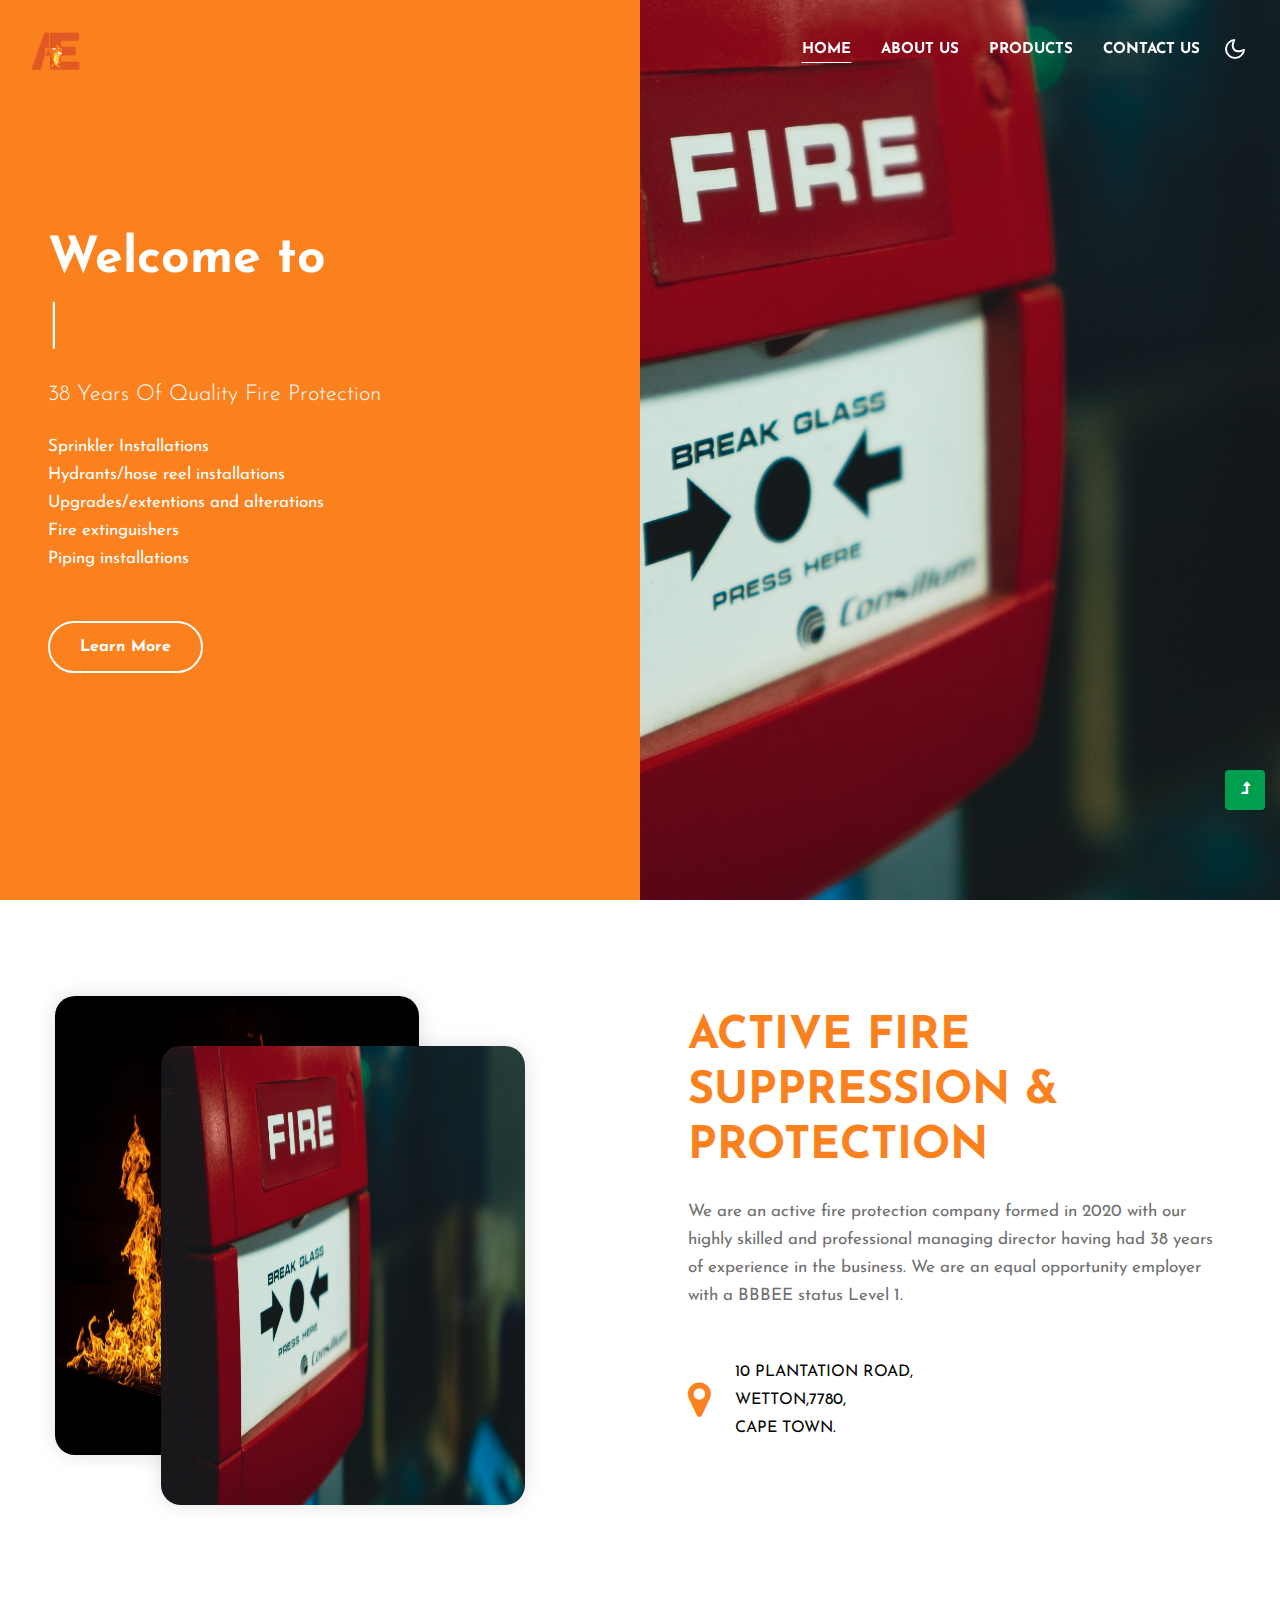
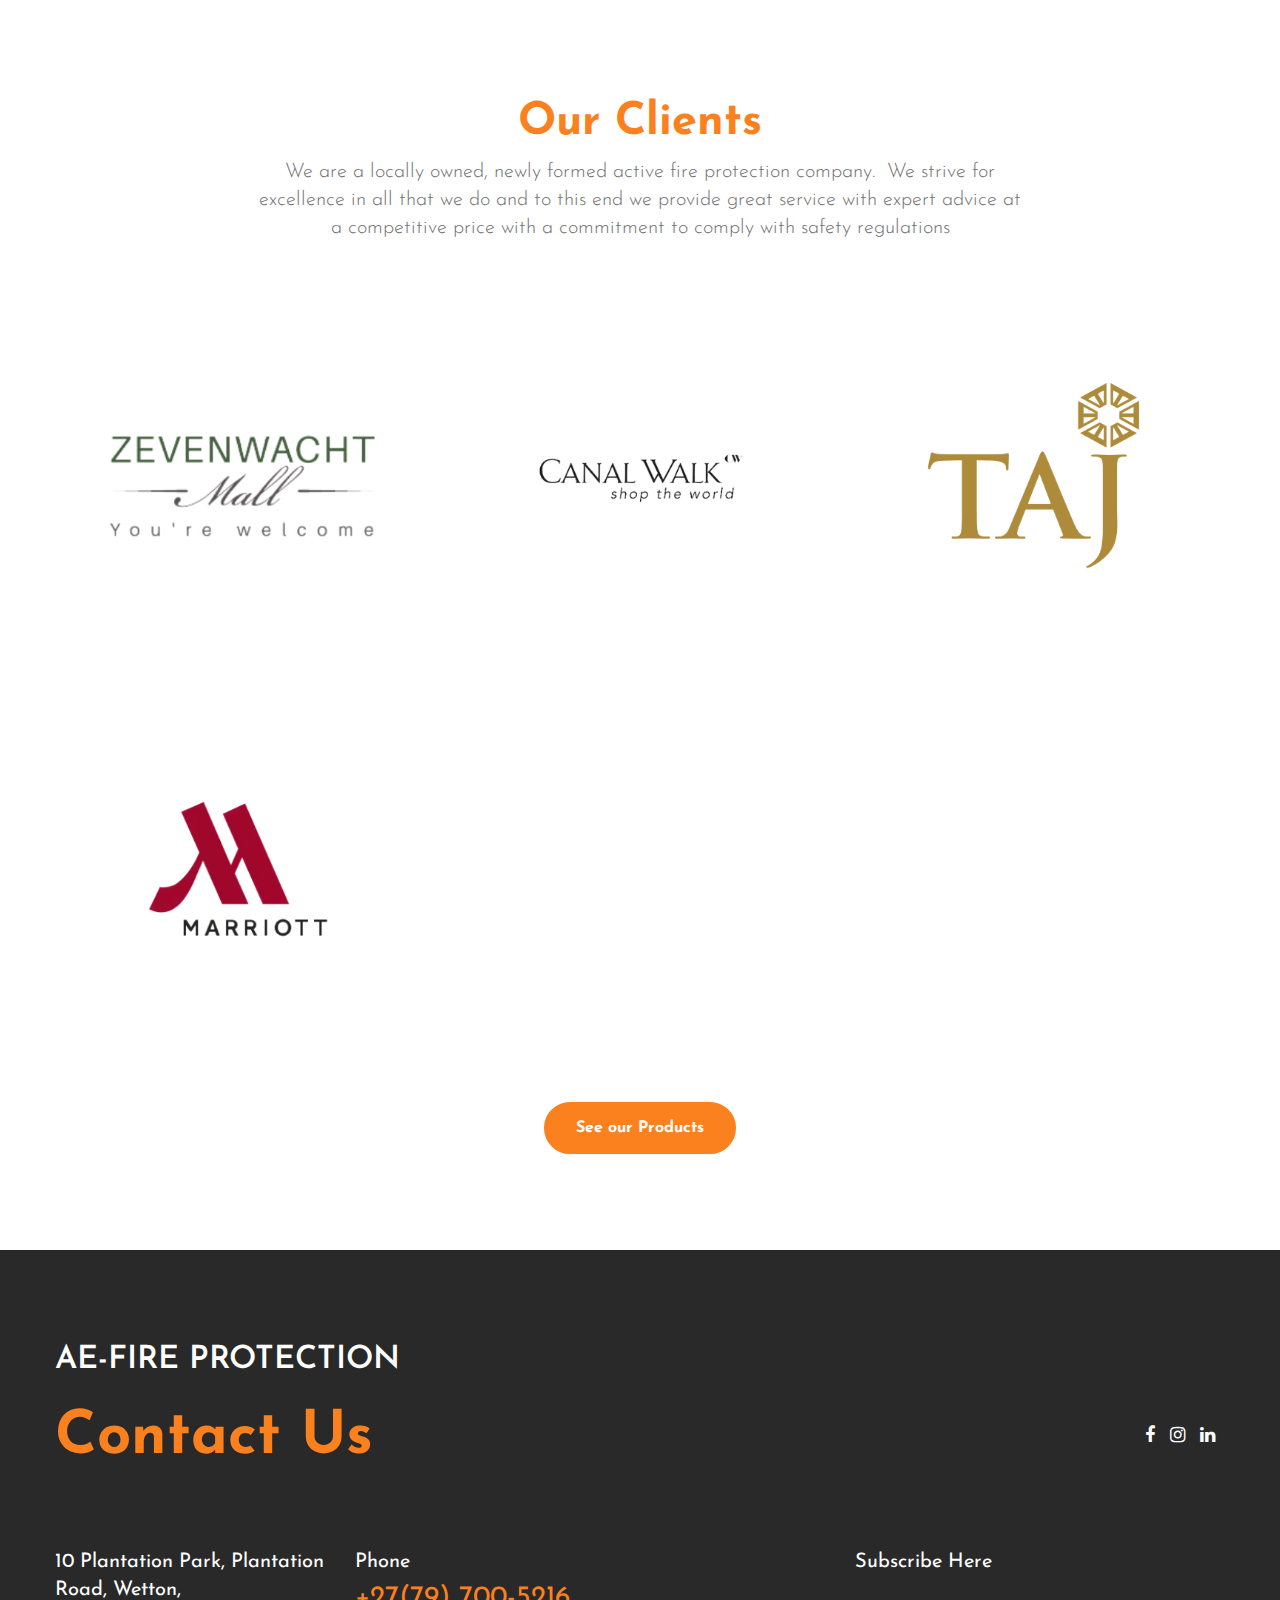
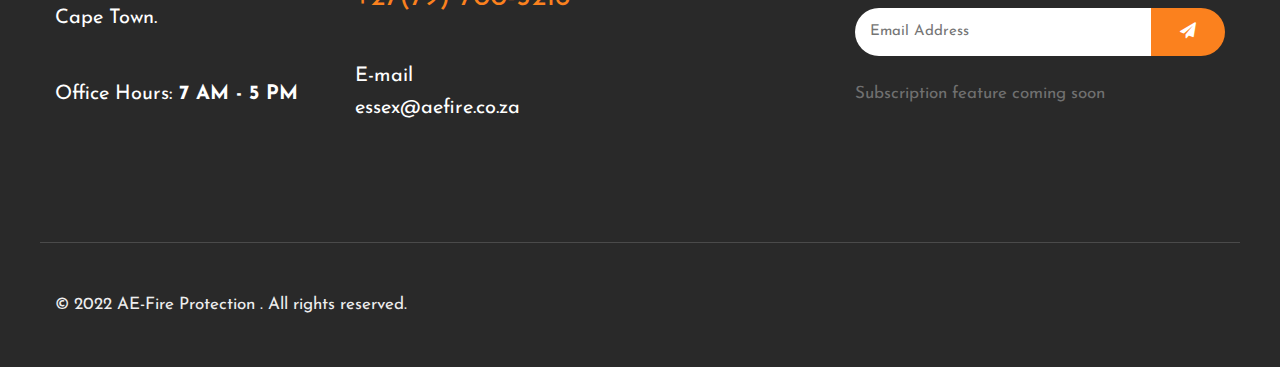
==== index.html @ 88146674 "Initail Commi" ====
<!doctype html>
<html lang="en">

<head>
    <!-- Required meta tags -->
    <meta charset="utf-8">
    <meta name="viewport" content="width=device-width, initial-scale=1, shrink-to-fit=no">
    <title>AE: Home</title>
    <!-- google-fonts -->
    <link href="//fonts.googleapis.com/css2?family=Josefin+Sans:wght@100;200;300;400;500;600;700&display=swap"
        rel="stylesheet">
    <!-- //google-fonts -->
    <!-- Template CSS Style link -->
    <link rel="stylesheet" href="assets/css/style-starter.css">
</head>

<body>
    <!--header-->
    <header id="site-header" class="fixed-top">
        <div class="container-fluid">
            <nav class="navbar navbar-expand-lg stroke">
                <h1>
                    <a class="navbar-brand" href="">
                        <img src="assets/images/logoo.png " style="height: 50px; width: 50px;" >
                    </a>
                </h1>
                <!-- if logo is image enable this   
    <a class="navbar-brand" href="#index.html">
        <img src="image-path" alt="Your logo" title="Your logo" style="height:35px;" />
    </a> -->
                <button class="navbar-toggler  collapsed bg-gradient" type="button" data-toggle="collapse"
                    data-target="#navbarTogglerDemo02" aria-controls="navbarTogglerDemo02" aria-expanded="false"
                    aria-label="Toggle navigation">
                    <span class="navbar-toggler-icon fa icon-expand fa-bars"></span>
                    <span class="navbar-toggler-icon fa icon-close fa-times"></span>
                </button>

                <div class="collapse navbar-collapse" id="navbarTogglerDemo02">
                    <ul class="navbar-nav ml-lg-auto">
                        <li class="nav-item active">
                            <a class="nav-link" href="index.html">Home <span class="sr-only">(current)</span></a>
                        </li>
                        <li class="nav-item">
                            <a class="nav-link" href="about.html">About Us</a>
                        </li>
                        <li class="nav-item">
                            <a class="nav-link" href="Products.html">Products</a>
                        </li>
                        <li class="nav-item">
                            <a class="nav-link" href="contact.html">Contact Us</a>
                        </li>
                        
                    </ul>
                </div>
                <!-- toggle switch for light and dark theme -->
                <div class="cont-ser-position">
                    <nav class="navigation">
                        <div class="theme-switch-wrapper">
                            <label class="theme-switch" for="checkbox">
                                <input type="checkbox" id="checkbox">
                                <div class="mode-container">
                                    <i class="gg-sun"></i>
                                    <i class="gg-moon"></i>
                                </div>
                            </label>
                        </div>
                    </nav>
                </div>
                <!-- //toggle switch for light and dark theme -->
            </nav>
        </div>
    </header>
    <!--//header-->

    <!-- banner section -->
    <section class="w3l-banner">
        <div class="container-fluid">
            <div class="row">
                <div class="col-md-6 banner-left d-flex align-items-center pl-lg-5">
                    <div>
                        <h3 class="text-white mb-4">Welcome to<br>
                             <span class="type-js"><span class="text-js">AE Fire Protection Services</span></span></h3>
                        <p class="banner-text text-white ">38 Years Of Quality Fire Protection
                        </p>
                        <br>
                        <ul>
                            <li><p class ="text-white">Sprinkler Installations</p></li>
                            <li><p class ="text-white">Hydrants/hose reel installations</p></li>
                            <li><p class ="text-white">Upgrades/extentions and alterations</p></li>
                            <li><p class ="text-white">Fire extinguishers</p></li>
                            <li><p class ="text-white">Piping installations</p></li>
                           
                        </ul>
                        <a class="btn btn-style-white btn-style-border mt-5 align-items-center" href="about.html">Learn More</a>
                    </div>
                </div>
                <div class="col-md-6 banner-right">
                    <div class="small-images">
                        
                    </div>
                </div>
            </div>
        </div>
    </section>
    <!-- //banner section -->

    <!-- about section -->
    <section class="w3l-about-2 py-5">
        <div class="container py-md-5 py-4">
            <div class="row justify-content-between align-items-center pb-lg-5">
                <div class="col-lg-6 about-2-secs-right mb-lg-0 mb-5">
                    <div class="image-box inverse position-relative">
                        <div class="image-box__static">
                            <img src="assets/images/hero2.jpg" alt="" width="364" height="459">
                        </div>
                        <div class="image-box__float">
                            <img src="assets/images/hero1.jpg" alt="" width="364" height="459">
                        </div>
                    </div>
                </div>
                <div class="col-lg-6 about-2-secs-left pl-lg-5 mt-lg-0 mt-5">
                    <h3 class="title-style mb-3">ACTIVE FIRE SUPPRESSION & <br> PROTECTION</h3>
                    <p class="mt-4">We are an active fire protection company formed in 2020 with our highly skilled and professional managing director having had 38 years of experience in the business. We are an equal opportunity employer
                        with a BBBEE status Level 1.</p>
                    <div class="address-sec d-flex align-items-center mt-5">
                        <i class="fa fa-map-marker mr-4" aria-hidden="true"></i>
                        <h6>10 PLANTATION ROAD, <br>WETTON,7780, <br>CAPE TOWN.</h6>
                    </div>
                </div>
            </div>
        </div>
    </section>
    <!-- //about section -->

   

    <!-- specials section -->
    <section class="w3l-portfolio-8 py-5">
        <div class="portfolio-main py-md-5 py-4">
            <div class="container">
                <div class="row justify-content-center text-center">
                    <div class="col-md-8">
                        <div class="section-heading mb-sm-5 mb-4">
                            <h3 class="title-style mb-2">Our Clients</h3>
                            <p class="lead">
                                We are a locally owned, newly formed active fire protection company.  We strive for excellence in all that we do and to this end 
                                we provide great service with expert advice at a competitive price with a commitment to comply with safety regulations
                            </p>
                        </div>
                    </div>
                </div>
                <div class="row galler-top">
                    <div class="col-md-4 col-sm-6 protfolio-item hover14">
                        <a href="" data-lightbox="example-set" data-title="FireProtection">
                            <figure>
                                <img src="assets/clients/1.png" alt="AE Fire Protection & Products" class="img-fluid">
                            </figure>
                        </a>
                    </div>
                    <div class="col-md-4 col-sm-6 protfolio-item hover14 mt-sm-0 mt-4">
                        <a href="" data-lightbox="example-set" data-title="Fire Protection ">
                            <figure>
                                <img src="assets/clients/2.png" alt="AE Fire Protection & Products" class="img-fluid">
            
                            </figure>
                        </a>
                    </div>
                    <div class="col-md-4 col-sm-6 protfolio-item hover14 mt-md-0 mt-4">
                        <a href="" data-lightbox="example-set" data-title="Fire Protection">
                            <figure>
                                <img src="assets/clients/4.png" alt="AE Fire Protection & Products" class="img-fluid">
                               
                            </figure>
                        </a>
                    </div>
                    <div class="col-md-4 col-sm-6 protfolio-item hover14 mt-4">
                        <a href="" data-lightbox="example-set" data-title="Active Fire SUPPRESSION">
                            <figure>
                                <img src="assets/clients/5.png" alt="AE Fire Protection & Products" class="img-fluid">
                            </figure>
                        </a>
                    </div>
                    <!-- <div class="col-md-4 col-sm-6 protfolio-item hover14 mt-4">
                        <a href="" data-lightbox="example-set" data-title="Active Fire suppersion">
                            <figure>
                                <img src="assets/clients/6.png" alt="AE Fire Protection & Products" class="img-fluid">
                            </figure>
                        </a>
                    </div> -->
                </div>
                <div class="text-center">
                    <a href="Products.html" class="btn btn-style-white btn-style-primary mt-lg-5 mt-20">See our Products</a>
                </div>
            </div>
        </div>
    </section>
    <!-- //specials section -->

    <!-- footer -->
    <footer class="w3l-footer-29-main">
        <div class="footer-29-w3l py-5">
            <div class="container pt-md-5 pt-4">
                <div class="w3l-footer-texthny-inf">
                    <h2>
                        <a class="d-flex align-items-center logo-2" href="index.html">
                            AE-FIRE PROTECTION </a>
                    </h2>
                    <div class="footer-list-cont d-flex align-items-center justify-content-between mt-md-5 mt-4 mb-5">
                        <h6 class="foot-sub-title">Contact Us</h6>

                        <div class="main-social-footer-29">
                            <a href="#facebook" class="facebook"><span class="fa fa-facebook"></span></a>
                            <a href="#instagram" class="instagram"><span class="fa fa-instagram"></span></a>
                            <a href="#linkedin" class="linkedin"><span class="fa fa-linkedin"></span></a>
                        </div>
                    </div>
                </div>
                <div class="row footer-top-29 mt-lg-5 mt-md-4 pt-md-5">
                    <div class="col-lg-3 col-sm-6">
                        <div class="address-grid">
                            <h5>10 Plantation Park, Plantation Road, Wetton, <br> Cape Town.</h5>
                            <h5 class="mt-sm-5 mt-4">Office Hours: <span> 7 AM - 5 PM</span></h5>
                        </div>
                    </div>
                    <div class="col-lg-3 col-sm-6 mt-sm-0 mt-4">
                        <div class="address-grid">
                            <h5>Phone</h5>
                            <h5 class="phone-number-text mt-2"><a href="tel:+27(79) 700 5216">+27(79) 700-5216</a></h5>
                        </div>
                        <div class="address-grid mt-sm-5 mt-4">
                            <h5>E-mail</h5>
                            <h5 class="email-cont-text mt-1"> <a href="mailto:essex@aefire.co.za"
                                    class="mail">essex@aefire.co.za</a></h5>
                        </div>
                    </div>
                    <div class="col-lg-2 col-md-6 col-sm-5 footer-list-menu pl-lg-0 mt-lg-0 mt-sm-5 mt-4">
                        <div class="address-grid">
                            
                        </div>
                    </div>
                    <div class="address-grid col-lg-4 col-md-6 col-sm-7 mt-lg-0 mt-sm-5 mt-4 w3l-footer-16-main">
                        <h5>Subscribe Here</h5>
                        <form action="#" class="subscribe d-flex mt-4 pt-lg-2 mb-4" method="post">
                            <input type="email" name="email" placeholder="Email Address" required="">
                            <button><span class="fa fa-paper-plane" aria-hidden="true"></span></button>
                        </form>
                        <p>Subscription feature coming soon </p>
                    </div>
                </div>
                <!-- copyright -->
                <div class="w3l-copyright mt-lg-5 mt-sm-4 pt-md-4 pt-3">
                    <div class="row bottom-copies pt-md-5 pt-4 mt-md-5 mt-4">
                        <p class="col-lg-8 copy-footer-29">© 2022 AE-Fire Protection . All rights reserved.
                        <div class="col-lg-4 footer-list-29 mt-lg-0 mt-md-4 mt-2">
                        </div>
                    </div>
                </div>
            </div>
        </div>
    </footer>
    <!-- //footer -->

    <!-- Js scripts -->
    <!-- move top -->
    <button onclick="topFunction()" id="movetop" title="Go to top">
        <span class="fa fa-level-up" aria-hidden="true"></span>
    </button>
    <script>
        // When the user scrolls down 20px from the top of the document, show the button
        window.onscroll = function () {
            scrollFunction()
        };

        function scrollFunction() {
            if (document.body.scrollTop > 20 || document.documentElement.scrollTop > 20) {
                document.getElementById("movetop").style.display = "block";
            } else {
                document.getElementById("movetop").style.display = "none";
            }
        }

        // When the user clicks on the button, scroll to the top of the document
        function topFunction() {
            document.body.scrollTop = 0;
            document.documentElement.scrollTop = 0;
        }
    </script>
    <!-- //move top -->

    <!-- common jquery plugin -->
    <script src="assets/js/jquery-3.3.1.min.js"></script>
    <!-- //common jquery plugin -->

    <!-- counter for stats -->
    <script src="assets/js/counter.js"></script>
    <!-- //counter for stats -->

    <!-- theme switch js (light and dark)-->
    <script src="assets/js/theme-change.js"></script>
    <script>
        function autoType(elementClass, typingSpeed) {
            var thhis = $(elementClass);
            thhis.css({
                "position": "relative",
                "display": "inline-block"
            });
            thhis.prepend('<div class="cursor" style="right: initial; left:0;"></div>');
            thhis = thhis.find(".text-js");
            var text = thhis.text().trim().split('');
            var amntOfChars = text.length;
            var newString = "";
            thhis.text("|");
            setTimeout(function () {
                thhis.css("opacity", 1);
                thhis.prev().removeAttr("style");
                thhis.text("");
                for (var i = 0; i < amntOfChars; i++) {
                    (function (i, char) {
                        setTimeout(function () {
                            newString += char;
                            thhis.text(newString);
                        }, i * typingSpeed);
                    })(i + 1, text[i]);
                }
            }, 1500);
        }

        $(document).ready(function () {
            // Now to start autoTyping just call the autoType function with the 
            // class of outer div
            // The second paramter is the speed between each letter is typed.   
            autoType(".type-js", 200);
        });
    </script>
    <!-- //theme switch js (light and dark)-->

    <!-- MENU-JS -->
    <script>
        $(window).on("scroll", function () {
            var scroll = $(window).scrollTop();

            if (scroll >= 80) {
                $("#site-header").addClass("nav-fixed");
            } else {
                $("#site-header").removeClass("nav-fixed");
            }
        });

        //Main navigation Active Class Add Remove
        $(".navbar-toggler").on("click", function () {
            $("header").toggleClass("active");
        });
        $(document).on("ready", function () {
            if ($(window).width() > 991) {
                $("header").removeClass("active");
            }
            $(window).on("resize", function () {
                if ($(window).width() > 991) {
                    $("header").removeClass("active");
                }
            });
        });
    </script>
    <!-- //MENU-JS -->

    <!-- disable body scroll which navbar is in active -->
    <script>
        $(function () {
            $('.navbar-toggler').click(function () {
                $('body').toggleClass('noscroll');
            })
        });
    </script>
    <!-- //disable body scroll which navbar is in active -->

    <!--bootstrap-->
    <script src="assets/js/bootstrap.min.js"></script>
    <!-- //bootstrap-->
    <!-- //Js scripts -->
</body>

</html>
---- assets/css/style-starter.css ----
@charset "UTF-8";

/*--
Author: W3layouts
Author URL: http://w3layouts.com
--*/
/*!
 * Bootstrap v4.4.1 (https://getbootstrap.com/)
 * Copyright 2011-2019 The Bootstrap Authors
 * Copyright 2011-2019 Twitter, Inc.
 * Licensed under MIT (https://github.com/twbs/bootstrap/blob/master/LICENSE)
 */
:root {
  --blue: #007bff;
  --indigo: #6610f2;
  --purple: #6f42c1;
  --pink: #e83e8c;
  --red: #dc3545;
  --orange: #fd7e14;
  --yellow: #ffc107;
  --green: #28a745;
  --teal: #20c997;
  --cyan: #17a2b8;
  --white: #fff;
  --gray: #6c757d;
  --gray-dark: #343a40;
  --primary: #ff4c4c;
  --secondary: #e71d36;
  --success: #28a745;
  --info: #17a2b8;
  --warning: #ffc107;
  --danger: #dc3545;
  --light: #f8f9fa;
  --dark: #343a40;
  --breakpoint-xs: 0;
  --breakpoint-sm: 576px;
  --breakpoint-md: 768px;
  --breakpoint-lg: 992px;
  --breakpoint-xl: 1200px;
  --font-family-sans-serif: -apple-system, BlinkMacSystemFont, "Segoe UI", Roboto, "Helvetica Neue", Arial, "Noto Sans", sans-serif, "Apple Color Emoji", "Segoe UI Emoji", "Segoe UI Symbol", "Noto Color Emoji";
  --font-family-monospace: SFMono-Regular, Menlo, Monaco, Consolas, "Liberation Mono", "Courier New", monospace;
}

*,
*::before,
*::after {
  box-sizing: border-box;
}

html {
  font-family: sans-serif;
  line-height: 1.15;
  -webkit-text-size-adjust: 100%;
  -webkit-tap-highlight-color: rgba(0, 0, 0, 0);
}

article,
aside,
figcaption,
figure,
footer,
header,
hgroup,
main,
nav,
section {
  display: block;
}

body {
  margin: 0;
  font-family: -apple-system, BlinkMacSystemFont, "Segoe UI", Roboto, "Helvetica Neue", Arial, "Noto Sans", sans-serif, "Apple Color Emoji", "Segoe UI Emoji", "Segoe UI Symbol", "Noto Color Emoji";
  font-size: 1rem;
  font-weight: 400;
  line-height: 1.5;
  color: #212529;
  text-align: left;
  background-color: #fff;
}

[tabindex="-1"]:focus:not(:focus-visible) {
  outline: 0 !important;
}

hr {
  box-sizing: content-box;
  height: 0;
  overflow: visible;
}

h1,
h2,
h3,
h4,
h5,
h6 {
  margin-top: 0;
  margin-bottom: 0.5rem;
}

p {
  margin-top: 0;
  margin-bottom: 1rem;
}

abbr[title],
abbr[data-original-title] {
  text-decoration: underline;
  -webkit-text-decoration: underline dotted;
  text-decoration: underline dotted;
  cursor: help;
  border-bottom: 0;
  -webkit-text-decoration-skip-ink: none;
  text-decoration-skip-ink: none;
}

address {
  margin-bottom: 1rem;
  font-style: normal;
  line-height: inherit;
}

ol,
ul,
dl {
  margin-top: 0;
  margin-bottom: 1rem;
}

ol ol,
ul ul,
ol ul,
ul ol {
  margin-bottom: 0;
}

dt {
  font-weight: 600;
}

dd {
  margin-bottom: .5rem;
  margin-left: 0;
}

blockquote {
  margin: 0 0 1rem;
}

b,
strong {
  font-weight: bolder;
}

small {
  font-size: 80%;
}

sub,
sup {
  position: relative;
  font-size: 75%;
  line-height: 0;
  vertical-align: baseline;
}

sub {
  bottom: -.25em;
}

sup {
  top: -.5em;
}

a {
  color: var(--font-color);
  text-decoration: none;
  background-color: transparent;
}

a:hover {
  color: var(--primary-color);
  text-decoration: underline;
}

a,
a:hover,
button,
button:hover {
  text-decoration: none;
  transition: .5s all;
  -moz-transition: .5s all;
}

a:not([href]) {
  color: inherit;
  text-decoration: none;
}

a:not([href]):hover {
  color: inherit;
  text-decoration: none;
}

pre,
code,
kbd,
samp {
  font-family: SFMono-Regular, Menlo, Monaco, Consolas, "Liberation Mono", "Courier New", monospace;
  font-size: 1em;
}

pre {
  margin-top: 0;
  margin-bottom: 1rem;
  overflow: auto;
}

figure {
  margin: 0 0 1rem;
}

img {
  vertical-align: middle;
  border-style: none;
}

svg {
  overflow: hidden;
  vertical-align: middle;
}

table {
  border-collapse: collapse;
}

caption {
  padding-top: 0.75rem;
  padding-bottom: 0.75rem;
  color: #6c757d;
  text-align: left;
  caption-side: bottom;
}

th {
  text-align: inherit;
}

label {
  display: inline-block;
  margin-bottom: 0.5rem;
}

button {
  border-radius: 0;
}

button:focus {
  outline: 1px dotted;
  outline: 5px auto -webkit-focus-ring-color;
}

input,
button,
select,
optgroup,
textarea {
  margin: 0;
  font-family: inherit;
  font-size: inherit;
  line-height: inherit;
}

button,
input {
  overflow: visible;
}

button,
select {
  text-transform: none;
}

select {
  word-wrap: normal;
}

button,
[type="button"],
[type="reset"],
[type="submit"] {
  -webkit-appearance: button;
}

button:not(:disabled),
[type="button"]:not(:disabled),
[type="reset"]:not(:disabled),
[type="submit"]:not(:disabled) {
  cursor: pointer;
}

button::-moz-focus-inner,
[type="button"]::-moz-focus-inner,
[type="reset"]::-moz-focus-inner,
[type="submit"]::-moz-focus-inner {
  padding: 0;
  border-style: none;
}

input[type="radio"],
input[type="checkbox"] {
  box-sizing: border-box;
  padding: 0;
}

input[type="date"],
input[type="time"],
input[type="datetime-local"],
input[type="month"] {
  -webkit-appearance: listbox;
}

textarea {
  overflow: auto;
  resize: vertical;
}

fieldset {
  min-width: 0;
  padding: 0;
  margin: 0;
  border: 0;
}

legend {
  display: block;
  width: 100%;
  max-width: 100%;
  padding: 0;
  margin-bottom: .5rem;
  font-size: 1.5rem;
  line-height: inherit;
  color: inherit;
  white-space: normal;
}

@media (max-width: 1200px) {
  legend {
    font-size: calc(1.275rem + 0.3vw);
  }
}

progress {
  vertical-align: baseline;
}

[type="number"]::-webkit-inner-spin-button,
[type="number"]::-webkit-outer-spin-button {
  height: auto;
}

[type="search"] {
  outline-offset: -2px;
  -webkit-appearance: none;
}

[type="search"]::-webkit-search-decoration {
  -webkit-appearance: none;
}

::-webkit-file-upload-button {
  font: inherit;
  -webkit-appearance: button;
}

output {
  display: inline-block;
}

summary {
  display: list-item;
  cursor: pointer;
}

template {
  display: none;
}

[hidden] {
  display: none !important;
}

h1,
h2,
h3,
h4,
h5,
h6,
.h1,
.h2,
.h3,
.h4,
.h5,
.h6 {
  margin-bottom: 0.5rem;
  font-weight: 400;
  line-height: 28px;
}

h1,
.h1 {
  font-size: 2.5rem;
}

@media (max-width: 1200px) {

  h1,
  .h1 {
    font-size: calc(1.375rem + 1.5vw);
  }
}

h2,
.h2 {
  font-size: 2rem;
}

@media (max-width: 1200px) {

  h2,
  .h2 {
    font-size: calc(1.325rem + 0.9vw);
  }
}

h3,
.h3 {
  font-size: 1.75rem;
}

@media (max-width: 1200px) {

  h3,
  .h3 {
    font-size: calc(1.3rem + 0.6vw);
  }
}

h4,
.h4 {
  font-size: 1.5rem;
}

@media (max-width: 1200px) {

  h4,
  .h4 {
    font-size: calc(1.275rem + 0.3vw);
  }
}

h5,
.h5 {
  font-size: 1.25rem;
}

h6,
.h6 {
  font-size: 1rem;
}

.lead {
  font-size: 1.25rem;
  font-weight: 300;
}

.display-1 {
  font-size: 6rem;
  font-weight: 300;
  line-height: 1.2;
}

@media (max-width: 1200px) {
  .display-1 {
    font-size: calc(1.725rem + 5.7vw);
  }
}

.display-2 {
  font-size: 5.5rem;
  font-weight: 300;
  line-height: 1.2;
}

@media (max-width: 1200px) {
  .display-2 {
    font-size: calc(1.675rem + 5.1vw);
  }
}

.display-3 {
  font-size: 4.5rem;
  font-weight: 300;
  line-height: 1.2;
}

@media (max-width: 1200px) {
  .display-3 {
    font-size: calc(1.575rem + 3.9vw);
  }
}

.display-4 {
  font-size: 3.5rem;
  font-weight: 300;
  line-height: 1.2;
}

@media (max-width: 1200px) {
  .display-4 {
    font-size: calc(1.475rem + 2.7vw);
  }
}

hr {
  margin-top: 1rem;
  margin-bottom: 1rem;
  border: 0;
  border-top: 1px solid rgba(0, 0, 0, 0.1);
}

small,
.small {
  font-size: 80%;
  font-weight: 400;
}

mark,
.mark {
  padding: 0.2em;
  background-color: #fcf8e3;
}

.list-unstyled {
  padding-left: 0;
  list-style: none;
}

.list-inline {
  padding-left: 0;
  list-style: none;
}

.list-inline-item {
  display: inline-block;
}

.list-inline-item:not(:last-child) {
  margin-right: 0.5rem;
}

.initialism {
  font-size: 90%;
  text-transform: uppercase;
}

.blockquote {
  margin-bottom: 1rem;
  font-size: 1.25rem;
}

.blockquote-footer {
  display: block;
  font-size: 80%;
  color: #6c757d;
}

.blockquote-footer::before {
  content: "\2014\00A0";
}

.img-fluid {
  max-width: 100%;
  height: auto;
}

.img-thumbnail {
  padding: 0.25rem;
  background-color: #fff;
  border: 1px solid #dee2e6;
  border-radius: 0.25rem;
  max-width: 100%;
  height: auto;
}

.figure {
  display: inline-block;
}

.figure-img {
  margin-bottom: 0.5rem;
  line-height: 1;
}

.figure-caption {
  font-size: 90%;
  color: #6c757d;
}

code {
  font-size: 87.5%;
  color: #e83e8c;
  word-wrap: break-word;
}

a>code {
  color: inherit;
}

kbd {
  padding: 0.2rem 0.4rem;
  font-size: 87.5%;
  color: #fff;
  background-color: #212529;
  border-radius: 0.2rem;
}

kbd kbd {
  padding: 0;
  font-size: 100%;
  font-weight: 600;
}

pre {
  display: block;
  font-size: 87.5%;
  color: #212529;
}

pre code {
  font-size: inherit;
  color: inherit;
  word-break: normal;
}

.pre-scrollable {
  max-height: 340px;
  overflow-y: scroll;
}

.container {
  width: 100%;
  padding-right: 15px;
  padding-left: 15px;
  margin-right: auto;
  margin-left: auto;
}

@media (min-width: 576px) {
  .container {
    max-width: 540px;
  }
}

@media (min-width: 768px) {
  .container {
    max-width: 720px;
  }
}

@media (min-width: 992px) {
  .container {
    max-width: 960px;
  }
}

@media (min-width: 1200px) {
  .container {
    max-width: 1140px;
  }
}

.container-fluid,
.container-sm,
.container-md,
.container-lg,
.container-xl {
  width: 100%;
  padding-right: 15px;
  padding-left: 15px;
  margin-right: auto;
  margin-left: auto;
}

@media (min-width: 576px) {

  .container,
  .container-sm {
    max-width: 540px;
  }
}

@media (min-width: 768px) {

  .container,
  .container-sm,
  .container-md {
    max-width: 720px;
  }
}

@media (min-width: 992px) {

  .container,
  .container-sm,
  .container-md,
  .container-lg {
    max-width: 960px;
  }
}

@media (min-width: 1200px) {

  .container,
  .container-sm,
  .container-md,
  .container-lg,
  .container-xl {
    max-width: 1140px;
  }
}

.row {
  display: flex;
  flex-wrap: wrap;
  margin-right: -15px;
  margin-left: -15px;
}

.no-gutters {
  margin-right: 0;
  margin-left: 0;
}

.no-gutters>.col,
.no-gutters>[class*="col-"] {
  padding-right: 0;
  padding-left: 0;
}

.col-1,
.col-2,
.col-3,
.col-4,
.col-5,
.col-6,
.col-7,
.col-8,
.col-9,
.col-10,
.col-11,
.col-12,
.col,
.col-auto,
.col-sm-1,
.col-sm-2,
.col-sm-3,
.col-sm-4,
.col-sm-5,
.col-sm-6,
.col-sm-7,
.col-sm-8,
.col-sm-9,
.col-sm-10,
.col-sm-11,
.col-sm-12,
.col-sm,
.col-sm-auto,
.col-md-1,
.col-md-2,
.col-md-3,
.col-md-4,
.col-md-5,
.col-md-6,
.col-md-7,
.col-md-8,
.col-md-9,
.col-md-10,
.col-md-11,
.col-md-12,
.col-md,
.col-md-auto,
.col-lg-1,
.col-lg-2,
.col-lg-3,
.col-lg-4,
.col-lg-5,
.col-lg-6,
.col-lg-7,
.col-lg-8,
.col-lg-9,
.col-lg-10,
.col-lg-11,
.col-lg-12,
.col-lg,
.col-lg-auto,
.col-xl-1,
.col-xl-2,
.col-xl-3,
.col-xl-4,
.col-xl-5,
.col-xl-6,
.col-xl-7,
.col-xl-8,
.col-xl-9,
.col-xl-10,
.col-xl-11,
.col-xl-12,
.col-xl,
.col-xl-auto {
  position: relative;
  width: 100%;
  padding-right: 15px;
  padding-left: 15px;
}

.col {
  flex-basis: 0;
  flex-grow: 1;
  max-width: 100%;
}

.row-cols-1>* {
  flex: 0 0 100%;
  max-width: 100%;
}

.row-cols-2>* {
  flex: 0 0 50%;
  max-width: 50%;
}

.row-cols-3>* {
  flex: 0 0 33.33333%;
  max-width: 33.33333%;
}

.row-cols-4>* {
  flex: 0 0 25%;
  max-width: 25%;
}

.row-cols-5>* {
  flex: 0 0 20%;
  max-width: 20%;
}

.row-cols-6>* {
  flex: 0 0 16.66667%;
  max-width: 16.66667%;
}

.col-auto {
  flex: 0 0 auto;
  width: auto;
  max-width: 100%;
}

.col-1 {
  flex: 0 0 8.33333%;
  max-width: 8.33333%;
}

.col-2 {
  flex: 0 0 16.66667%;
  max-width: 16.66667%;
}

.col-3 {
  flex: 0 0 25%;
  max-width: 25%;
}

.col-4 {
  flex: 0 0 33.33333%;
  max-width: 33.33333%;
}

.col-5 {
  flex: 0 0 41.66667%;
  max-width: 41.66667%;
}

.col-6 {
  flex: 0 0 50%;
  max-width: 50%;
}

.col-7 {
  flex: 0 0 58.33333%;
  max-width: 58.33333%;
}

.col-8 {
  flex: 0 0 66.66667%;
  max-width: 66.66667%;
}

.col-9 {
  flex: 0 0 75%;
  max-width: 75%;
}

.col-10 {
  flex: 0 0 83.33333%;
  max-width: 83.33333%;
}

.col-11 {
  flex: 0 0 91.66667%;
  max-width: 91.66667%;
}

.col-12 {
  flex: 0 0 100%;
  max-width: 100%;
}

.order-first {
  order: -1;
}

.order-last {
  order: 13;
}

.order-0 {
  order: 0;
}

.order-1 {
  order: 1;
}

.order-2 {
  order: 2;
}

.order-3 {
  order: 3;
}

.order-4 {
  order: 4;
}

.order-5 {
  order: 5;
}

.order-6 {
  order: 6;
}

.order-7 {
  order: 7;
}

.order-8 {
  order: 8;
}

.order-9 {
  order: 9;
}

.order-10 {
  order: 10;
}

.order-11 {
  order: 11;
}

.order-12 {
  order: 12;
}

.offset-1 {
  margin-left: 8.33333%;
}

.offset-2 {
  margin-left: 16.66667%;
}

.offset-3 {
  margin-left: 25%;
}

.offset-4 {
  margin-left: 33.33333%;
}

.offset-5 {
  margin-left: 41.66667%;
}

.offset-6 {
  margin-left: 50%;
}

.offset-7 {
  margin-left: 58.33333%;
}

.offset-8 {
  margin-left: 66.66667%;
}

.offset-9 {
  margin-left: 75%;
}

.offset-10 {
  margin-left: 83.33333%;
}

.offset-11 {
  margin-left: 91.66667%;
}

@media (min-width: 576px) {
  .col-sm {
    flex-basis: 0;
    flex-grow: 1;
    max-width: 100%;
  }

  .row-cols-sm-1>* {
    flex: 0 0 100%;
    max-width: 100%;
  }

  .row-cols-sm-2>* {
    flex: 0 0 50%;
    max-width: 50%;
  }

  .row-cols-sm-3>* {
    flex: 0 0 33.33333%;
    max-width: 33.33333%;
  }

  .row-cols-sm-4>* {
    flex: 0 0 25%;
    max-width: 25%;
  }

  .row-cols-sm-5>* {
    flex: 0 0 20%;
    max-width: 20%;
  }

  .row-cols-sm-6>* {
    flex: 0 0 16.66667%;
    max-width: 16.66667%;
  }

  .col-sm-auto {
    flex: 0 0 auto;
    width: auto;
    max-width: 100%;
  }

  .col-sm-1 {
    flex: 0 0 8.33333%;
    max-width: 8.33333%;
  }

  .col-sm-2 {
    flex: 0 0 16.66667%;
    max-width: 16.66667%;
  }

  .col-sm-3 {
    flex: 0 0 25%;
    max-width: 25%;
  }

  .col-sm-4 {
    flex: 0 0 33.33333%;
    max-width: 33.33333%;
  }

  .col-sm-5 {
    flex: 0 0 41.66667%;
    max-width: 41.66667%;
  }

  .col-sm-6 {
    flex: 0 0 50%;
    max-width: 50%;
  }

  .col-sm-7 {
    flex: 0 0 58.33333%;
    max-width: 58.33333%;
  }

  .col-sm-8 {
    flex: 0 0 66.66667%;
    max-width: 66.66667%;
  }

  .col-sm-9 {
    flex: 0 0 75%;
    max-width: 75%;
  }

  .col-sm-10 {
    flex: 0 0 83.33333%;
    max-width: 83.33333%;
  }

  .col-sm-11 {
    flex: 0 0 91.66667%;
    max-width: 91.66667%;
  }

  .col-sm-12 {
    flex: 0 0 100%;
    max-width: 100%;
  }

  .order-sm-first {
    order: -1;
  }

  .order-sm-last {
    order: 13;
  }

  .order-sm-0 {
    order: 0;
  }

  .order-sm-1 {
    order: 1;
  }

  .order-sm-2 {
    order: 2;
  }

  .order-sm-3 {
    order: 3;
  }

  .order-sm-4 {
    order: 4;
  }

  .order-sm-5 {
    order: 5;
  }

  .order-sm-6 {
    order: 6;
  }

  .order-sm-7 {
    order: 7;
  }

  .order-sm-8 {
    order: 8;
  }

  .order-sm-9 {
    order: 9;
  }

  .order-sm-10 {
    order: 10;
  }

  .order-sm-11 {
    order: 11;
  }

  .order-sm-12 {
    order: 12;
  }

  .offset-sm-0 {
    margin-left: 0;
  }

  .offset-sm-1 {
    margin-left: 8.33333%;
  }

  .offset-sm-2 {
    margin-left: 16.66667%;
  }

  .offset-sm-3 {
    margin-left: 25%;
  }

  .offset-sm-4 {
    margin-left: 33.33333%;
  }

  .offset-sm-5 {
    margin-left: 41.66667%;
  }

  .offset-sm-6 {
    margin-left: 50%;
  }

  .offset-sm-7 {
    margin-left: 58.33333%;
  }

  .offset-sm-8 {
    margin-left: 66.66667%;
  }

  .offset-sm-9 {
    margin-left: 75%;
  }

  .offset-sm-10 {
    margin-left: 83.33333%;
  }

  .offset-sm-11 {
    margin-left: 91.66667%;
  }
}

@media (min-width: 768px) {
  .col-md {
    flex-basis: 0;
    flex-grow: 1;
    max-width: 100%;
  }

  .row-cols-md-1>* {
    flex: 0 0 100%;
    max-width: 100%;
  }

  .row-cols-md-2>* {
    flex: 0 0 50%;
    max-width: 50%;
  }

  .row-cols-md-3>* {
    flex: 0 0 33.33333%;
    max-width: 33.33333%;
  }

  .row-cols-md-4>* {
    flex: 0 0 25%;
    max-width: 25%;
  }

  .row-cols-md-5>* {
    flex: 0 0 20%;
    max-width: 20%;
  }

  .row-cols-md-6>* {
    flex: 0 0 16.66667%;
    max-width: 16.66667%;
  }

  .col-md-auto {
    flex: 0 0 auto;
    width: auto;
    max-width: 100%;
  }

  .col-md-1 {
    flex: 0 0 8.33333%;
    max-width: 8.33333%;
  }

  .col-md-2 {
    flex: 0 0 16.66667%;
    max-width: 16.66667%;
  }

  .col-md-3 {
    flex: 0 0 25%;
    max-width: 25%;
  }

  .col-md-4 {
    flex: 0 0 33.33333%;
    max-width: 33.33333%;
  }

  .col-md-5 {
    flex: 0 0 41.66667%;
    max-width: 41.66667%;
  }

  .col-md-6 {
    flex: 0 0 50%;
    max-width: 50%;
  }

  .col-md-7 {
    flex: 0 0 58.33333%;
    max-width: 58.33333%;
  }

  .col-md-8 {
    flex: 0 0 66.66667%;
    max-width: 66.66667%;
  }

  .col-md-9 {
    flex: 0 0 75%;
    max-width: 75%;
  }

  .col-md-10 {
    flex: 0 0 83.33333%;
    max-width: 83.33333%;
  }

  .col-md-11 {
    flex: 0 0 91.66667%;
    max-width: 91.66667%;
  }

  .col-md-12 {
    flex: 0 0 100%;
    max-width: 100%;
  }

  .order-md-first {
    order: -1;
  }

  .order-md-last {
    order: 13;
  }

  .order-md-0 {
    order: 0;
  }

  .order-md-1 {
    order: 1;
  }

  .order-md-2 {
    order: 2;
  }

  .order-md-3 {
    order: 3;
  }

  .order-md-4 {
    order: 4;
  }

  .order-md-5 {
    order: 5;
  }

  .order-md-6 {
    order: 6;
  }

  .order-md-7 {
    order: 7;
  }

  .order-md-8 {
    order: 8;
  }

  .order-md-9 {
    order: 9;
  }

  .order-md-10 {
    order: 10;
  }

  .order-md-11 {
    order: 11;
  }

  .order-md-12 {
    order: 12;
  }

  .offset-md-0 {
    margin-left: 0;
  }

  .offset-md-1 {
    margin-left: 8.33333%;
  }

  .offset-md-2 {
    margin-left: 16.66667%;
  }

  .offset-md-3 {
    margin-left: 25%;
  }

  .offset-md-4 {
    margin-left: 33.33333%;
  }

  .offset-md-5 {
    margin-left: 41.66667%;
  }

  .offset-md-6 {
    margin-left: 50%;
  }

  .offset-md-7 {
    margin-left: 58.33333%;
  }

  .offset-md-8 {
    margin-left: 66.66667%;
  }

  .offset-md-9 {
    margin-left: 75%;
  }

  .offset-md-10 {
    margin-left: 83.33333%;
  }

  .offset-md-11 {
    margin-left: 91.66667%;
  }
}

@media (min-width: 992px) {
  .col-lg {
    flex-basis: 0;
    flex-grow: 1;
    max-width: 100%;
  }

  .row-cols-lg-1>* {
    flex: 0 0 100%;
    max-width: 100%;
  }

  .row-cols-lg-2>* {
    flex: 0 0 50%;
    max-width: 50%;
  }

  .row-cols-lg-3>* {
    flex: 0 0 33.33333%;
    max-width: 33.33333%;
  }

  .row-cols-lg-4>* {
    flex: 0 0 25%;
    max-width: 25%;
  }

  .row-cols-lg-5>* {
    flex: 0 0 20%;
    max-width: 20%;
  }

  .row-cols-lg-6>* {
    flex: 0 0 16.66667%;
    max-width: 16.66667%;
  }

  .col-lg-auto {
    flex: 0 0 auto;
    width: auto;
    max-width: 100%;
  }

  .col-lg-1 {
    flex: 0 0 8.33333%;
    max-width: 8.33333%;
  }

  .col-lg-2 {
    flex: 0 0 16.66667%;
    max-width: 16.66667%;
  }

  .col-lg-3 {
    flex: 0 0 25%;
    max-width: 25%;
  }

  .col-lg-4 {
    flex: 0 0 33.33333%;
    max-width: 33.33333%;
  }

  .col-lg-5 {
    flex: 0 0 41.66667%;
    max-width: 41.66667%;
  }

  .col-lg-6 {
    flex: 0 0 50%;
    max-width: 50%;
  }

  .col-lg-7 {
    flex: 0 0 58.33333%;
    max-width: 58.33333%;
  }

  .col-lg-8 {
    flex: 0 0 66.66667%;
    max-width: 66.66667%;
  }

  .col-lg-9 {
    flex: 0 0 75%;
    max-width: 75%;
  }

  .col-lg-10 {
    flex: 0 0 83.33333%;
    max-width: 83.33333%;
  }

  .col-lg-11 {
    flex: 0 0 91.66667%;
    max-width: 91.66667%;
  }

  .col-lg-12 {
    flex: 0 0 100%;
    max-width: 100%;
  }

  .order-lg-first {
    order: -1;
  }

  .order-lg-last {
    order: 13;
  }

  .order-lg-0 {
    order: 0;
  }

  .order-lg-1 {
    order: 1;
  }

  .order-lg-2 {
    order: 2;
  }

  .order-lg-3 {
    order: 3;
  }

  .order-lg-4 {
    order: 4;
  }

  .order-lg-5 {
    order: 5;
  }

  .order-lg-6 {
    order: 6;
  }

  .order-lg-7 {
    order: 7;
  }

  .order-lg-8 {
    order: 8;
  }

  .order-lg-9 {
    order: 9;
  }

  .order-lg-10 {
    order: 10;
  }

  .order-lg-11 {
    order: 11;
  }

  .order-lg-12 {
    order: 12;
  }

  .offset-lg-0 {
    margin-left: 0;
  }

  .offset-lg-1 {
    margin-left: 8.33333%;
  }

  .offset-lg-2 {
    margin-left: 16.66667%;
  }

  .offset-lg-3 {
    margin-left: 25%;
  }

  .offset-lg-4 {
    margin-left: 33.33333%;
  }

  .offset-lg-5 {
    margin-left: 41.66667%;
  }

  .offset-lg-6 {
    margin-left: 50%;
  }

  .offset-lg-7 {
    margin-left: 58.33333%;
  }

  .offset-lg-8 {
    margin-left: 66.66667%;
  }

  .offset-lg-9 {
    margin-left: 75%;
  }

  .offset-lg-10 {
    margin-left: 83.33333%;
  }

  .offset-lg-11 {
    margin-left: 91.66667%;
  }
}

@media (min-width: 1200px) {
  .col-xl {
    flex-basis: 0;
    flex-grow: 1;
    max-width: 100%;
  }

  .row-cols-xl-1>* {
    flex: 0 0 100%;
    max-width: 100%;
  }

  .row-cols-xl-2>* {
    flex: 0 0 50%;
    max-width: 50%;
  }

  .row-cols-xl-3>* {
    flex: 0 0 33.33333%;
    max-width: 33.33333%;
  }

  .row-cols-xl-4>* {
    flex: 0 0 25%;
    max-width: 25%;
  }

  .row-cols-xl-5>* {
    flex: 0 0 20%;
    max-width: 20%;
  }

  .row-cols-xl-6>* {
    flex: 0 0 16.66667%;
    max-width: 16.66667%;
  }

  .col-xl-auto {
    flex: 0 0 auto;
    width: auto;
    max-width: 100%;
  }

  .col-xl-1 {
    flex: 0 0 8.33333%;
    max-width: 8.33333%;
  }

  .col-xl-2 {
    flex: 0 0 16.66667%;
    max-width: 16.66667%;
  }

  .col-xl-3 {
    flex: 0 0 25%;
    max-width: 25%;
  }

  .col-xl-4 {
    flex: 0 0 33.33333%;
    max-width: 33.33333%;
  }

  .col-xl-5 {
    flex: 0 0 41.66667%;
    max-width: 41.66667%;
  }

  .col-xl-6 {
    flex: 0 0 50%;
    max-width: 50%;
  }

  .col-xl-7 {
    flex: 0 0 58.33333%;
    max-width: 58.33333%;
  }

  .col-xl-8 {
    flex: 0 0 66.66667%;
    max-width: 66.66667%;
  }

  .col-xl-9 {
    flex: 0 0 75%;
    max-width: 75%;
  }

  .col-xl-10 {
    flex: 0 0 83.33333%;
    max-width: 83.33333%;
  }

  .col-xl-11 {
    flex: 0 0 91.66667%;
    max-width: 91.66667%;
  }

  .col-xl-12 {
    flex: 0 0 100%;
    max-width: 100%;
  }

  .order-xl-first {
    order: -1;
  }

  .order-xl-last {
    order: 13;
  }

  .order-xl-0 {
    order: 0;
  }

  .order-xl-1 {
    order: 1;
  }

  .order-xl-2 {
    order: 2;
  }

  .order-xl-3 {
    order: 3;
  }

  .order-xl-4 {
    order: 4;
  }

  .order-xl-5 {
    order: 5;
  }

  .order-xl-6 {
    order: 6;
  }

  .order-xl-7 {
    order: 7;
  }

  .order-xl-8 {
    order: 8;
  }

  .order-xl-9 {
    order: 9;
  }

  .order-xl-10 {
    order: 10;
  }

  .order-xl-11 {
    order: 11;
  }

  .order-xl-12 {
    order: 12;
  }

  .offset-xl-0 {
    margin-left: 0;
  }

  .offset-xl-1 {
    margin-left: 8.33333%;
  }

  .offset-xl-2 {
    margin-left: 16.66667%;
  }

  .offset-xl-3 {
    margin-left: 25%;
  }

  .offset-xl-4 {
    margin-left: 33.33333%;
  }

  .offset-xl-5 {
    margin-left: 41.66667%;
  }

  .offset-xl-6 {
    margin-left: 50%;
  }

  .offset-xl-7 {
    margin-left: 58.33333%;
  }

  .offset-xl-8 {
    margin-left: 66.66667%;
  }

  .offset-xl-9 {
    margin-left: 75%;
  }

  .offset-xl-10 {
    margin-left: 83.33333%;
  }

  .offset-xl-11 {
    margin-left: 91.66667%;
  }
}

.table {
  width: 100%;
  margin-bottom: 1rem;
  color: #212529;
}

.table th,
.table td {
  padding: 0.75rem;
  vertical-align: top;
  border-top: 1px solid #dee2e6;
}

.table thead th {
  vertical-align: bottom;
  border-bottom: 2px solid #dee2e6;
}

.table tbody+tbody {
  border-top: 2px solid #dee2e6;
}

.table-sm th,
.table-sm td {
  padding: 0.3rem;
}

.table-bordered {
  border: 1px solid #dee2e6;
}

.table-bordered th,
.table-bordered td {
  border: 1px solid #dee2e6;
}

.table-bordered thead th,
.table-bordered thead td {
  border-bottom-width: 2px;
}

.table-borderless th,
.table-borderless td,
.table-borderless thead th,
.table-borderless tbody+tbody {
  border: 0;
}

.table-striped tbody tr:nth-of-type(odd) {
  background-color: rgba(0, 0, 0, 0.05);
}

.table-hover tbody tr:hover {
  color: #212529;
  background-color: rgba(0, 0, 0, 0.075);
}

.table-primary,
.table-primary>th,
.table-primary>td {
  background-color: #c4f0df;
}

.table-primary th,
.table-primary td,
.table-primary thead th,
.table-primary tbody+tbody {
  border-color: #92e3c3;
}

.table-hover .table-primary:hover {
  background-color: #b0ebd4;
}

.table-hover .table-primary:hover>td,
.table-hover .table-primary:hover>th {
  background-color: #b0ebd4;
}

.table-secondary,
.table-secondary>th,
.table-secondary>td {
  background-color: #c8c7d3;
}

.table-secondary th,
.table-secondary td,
.table-secondary thead th,
.table-secondary tbody+tbody {
  border-color: #9996ae;
}

.table-hover .table-secondary:hover {
  background-color: #bab9c8;
}

.table-hover .table-secondary:hover>td,
.table-hover .table-secondary:hover>th {
  background-color: #bab9c8;
}

.table-success,
.table-success>th,
.table-success>td {
  background-color: #c3e6cb;
}

.table-success th,
.table-success td,
.table-success thead th,
.table-success tbody+tbody {
  border-color: #8fd19e;
}

.table-hover .table-success:hover {
  background-color: #b1dfbb;
}

.table-hover .table-success:hover>td,
.table-hover .table-success:hover>th {
  background-color: #b1dfbb;
}

.table-info,
.table-info>th,
.table-info>td {
  background-color: #bee5eb;
}

.table-info th,
.table-info td,
.table-info thead th,
.table-info tbody+tbody {
  border-color: #86cfda;
}

.table-hover .table-info:hover {
  background-color: #abdde5;
}

.table-hover .table-info:hover>td,
.table-hover .table-info:hover>th {
  background-color: #abdde5;
}

.table-warning,
.table-warning>th,
.table-warning>td {
  background-color: #ffeeba;
}

.table-warning th,
.table-warning td,
.table-warning thead th,
.table-warning tbody+tbody {
  border-color: #ffdf7e;
}

.table-hover .table-warning:hover {
  background-color: #ffe8a1;
}

.table-hover .table-warning:hover>td,
.table-hover .table-warning:hover>th {
  background-color: #ffe8a1;
}

.table-danger,
.table-danger>th,
.table-danger>td {
  background-color: #f5c6cb;
}

.table-danger th,
.table-danger td,
.table-danger thead th,
.table-danger tbody+tbody {
  border-color: #ed969e;
}

.table-hover .table-danger:hover {
  background-color: #f1b0b7;
}

.table-hover .table-danger:hover>td,
.table-hover .table-danger:hover>th {
  background-color: #f1b0b7;
}

.table-light,
.table-light>th,
.table-light>td {
  background-color: #fdfdfe;
}

.table-light th,
.table-light td,
.table-light thead th,
.table-light tbody+tbody {
  border-color: #fbfcfc;
}

.table-hover .table-light:hover {
  background-color: #ececf6;
}

.table-hover .table-light:hover>td,
.table-hover .table-light:hover>th {
  background-color: #ececf6;
}

.table-dark,
.table-dark>th,
.table-dark>td {
  background-color: #c6c8ca;
}

.table-dark th,
.table-dark td,
.table-dark thead th,
.table-dark tbody+tbody {
  border-color: #95999c;
}

.table-hover .table-dark:hover {
  background-color: #b9bbbe;
}

.table-hover .table-dark:hover>td,
.table-hover .table-dark:hover>th {
  background-color: #b9bbbe;
}

.table-active,
.table-active>th,
.table-active>td {
  background-color: rgba(0, 0, 0, 0.075);
}

.table-hover .table-active:hover {
  background-color: rgba(0, 0, 0, 0.075);
}

.table-hover .table-active:hover>td,
.table-hover .table-active:hover>th {
  background-color: rgba(0, 0, 0, 0.075);
}

.table .thead-dark th {
  color: #fff;
  background-color: #343a40;
  border-color: #454d55;
}

.table .thead-light th {
  color: #495057;
  background-color: #e9ecef;
  border-color: #dee2e6;
}

.table-dark {
  color: #fff;
  background-color: #343a40;
}

.table-dark th,
.table-dark td,
.table-dark thead th {
  border-color: #454d55;
}

.table-dark.table-bordered {
  border: 0;
}

.table-dark.table-striped tbody tr:nth-of-type(odd) {
  background-color: rgba(255, 255, 255, 0.05);
}

.table-dark.table-hover tbody tr:hover {
  color: #fff;
  background-color: rgba(255, 255, 255, 0.075);
}

@media (max-width: 575.98px) {
  .table-responsive-sm {
    display: block;
    width: 100%;
    overflow-x: auto;
    -webkit-overflow-scrolling: touch;
  }

  .table-responsive-sm>.table-bordered {
    border: 0;
  }
}

@media (max-width: 767.98px) {
  .table-responsive-md {
    display: block;
    width: 100%;
    overflow-x: auto;
    -webkit-overflow-scrolling: touch;
  }

  .table-responsive-md>.table-bordered {
    border: 0;
  }
}

@media (max-width: 991.98px) {
  .table-responsive-lg {
    display: block;
    width: 100%;
    overflow-x: auto;
    -webkit-overflow-scrolling: touch;
  }

  .table-responsive-lg>.table-bordered {
    border: 0;
  }
}

@media (max-width: 1199.98px) {
  .table-responsive-xl {
    display: block;
    width: 100%;
    overflow-x: auto;
    -webkit-overflow-scrolling: touch;
  }

  .table-responsive-xl>.table-bordered {
    border: 0;
  }
}

.table-responsive {
  display: block;
  width: 100%;
  overflow-x: auto;
  -webkit-overflow-scrolling: touch;
}

.table-responsive>.table-bordered {
  border: 0;
}

.form-control {
  display: block;
  width: 100%;
  height: calc(1.5em + 0.75rem + 2px);
  padding: 0.375rem 0.75rem;
  font-size: 1rem;
  font-weight: 400;
  line-height: 1.5;
  color: #495057;
  background-color: #fff;
  background-clip: padding-box;
  border: 1px solid #ced4da;
  border-radius: 0.25rem;
  transition: border-color 0.15s ease-in-out, box-shadow 0.15s ease-in-out;
}

@media (prefers-reduced-motion: reduce) {
  .form-control {
    transition: none;
  }
}

.form-control::-ms-expand {
  background-color: transparent;
  border: 0;
}

.form-control:-moz-focusring {
  color: transparent;
  text-shadow: 0 0 0 #495057;
}

.form-control:focus {
  color: #495057;
  background-color: #fff;
  border-color: #91e6c4;
  outline: 0;
  box-shadow: 0 0 0 0.2rem rgba(46, 202, 139, 0.25);
}

.form-control::-webkit-input-placeholder {
  color: #6c757d;
  opacity: 1;
}

.form-control::-moz-placeholder {
  color: #6c757d;
  opacity: 1;
}

.form-control:-ms-input-placeholder {
  color: #6c757d;
  opacity: 1;
}

.form-control::-ms-input-placeholder {
  color: #6c757d;
  opacity: 1;
}

.form-control::placeholder {
  color: #6c757d;
  opacity: 1;
}

.form-control:disabled,
.form-control[readonly] {
  background-color: #e9ecef;
  opacity: 1;
}

select.form-control:focus::-ms-value {
  color: #495057;
  background-color: #fff;
}

.form-control-file,
.form-control-range {
  display: block;
  width: 100%;
}

.col-form-label {
  padding-top: calc(0.375rem + 1px);
  padding-bottom: calc(0.375rem + 1px);
  margin-bottom: 0;
  font-size: inherit;
  line-height: 1.5;
}

.col-form-label-lg {
  padding-top: calc(0.5rem + 1px);
  padding-bottom: calc(0.5rem + 1px);
  font-size: 1.25rem;
  line-height: 1.5;
}

.col-form-label-sm {
  padding-top: calc(0.25rem + 1px);
  padding-bottom: calc(0.25rem + 1px);
  font-size: 0.875rem;
  line-height: 1.5;
}

.form-control-plaintext {
  display: block;
  width: 100%;
  padding: 0.375rem 0;
  margin-bottom: 0;
  font-size: 1rem;
  line-height: 1.5;
  color: #212529;
  background-color: transparent;
  border: solid transparent;
  border-width: 1px 0;
}

.form-control-plaintext.form-control-sm,
.form-control-plaintext.form-control-lg {
  padding-right: 0;
  padding-left: 0;
}

.form-control-sm {
  height: calc(1.5em + 0.5rem + 2px);
  padding: 0.25rem 0.5rem;
  font-size: 0.875rem;
  line-height: 1.5;
  border-radius: 0.2rem;
}

.form-control-lg {
  height: calc(1.5em + 1rem + 2px);
  padding: 0.5rem 1rem;
  font-size: 1.25rem;
  line-height: 1.5;
  border-radius: 0.3rem;
}

select.form-control[size],
select.form-control[multiple] {
  height: auto;
}

textarea.form-control {
  height: auto;
}

.form-group {
  margin-bottom: 1rem;
}

.form-text {
  display: block;
  margin-top: 0.25rem;
}

.form-row {
  display: flex;
  flex-wrap: wrap;
  margin-right: -5px;
  margin-left: -5px;
}

.form-row>.col,
.form-row>[class*="col-"] {
  padding-right: 5px;
  padding-left: 5px;
}

.form-check {
  position: relative;
  display: block;
  padding-left: 1.25rem;
}

.form-check-input {
  position: absolute;
  margin-top: 0.3rem;
  margin-left: -1.25rem;
}

.form-check-input[disabled]~.form-check-label,
.form-check-input:disabled~.form-check-label {
  color: #6c757d;
}

.form-check-label {
  margin-bottom: 0;
}

.form-check-inline {
  display: inline-flex;
  align-items: center;
  padding-left: 0;
  margin-right: 0.75rem;
}

.form-check-inline .form-check-input {
  position: static;
  margin-top: 0;
  margin-right: 0.3125rem;
  margin-left: 0;
}

.valid-feedback {
  display: none;
  width: 100%;
  margin-top: 0.25rem;
  font-size: 80%;
  color: #28a745;
}

.valid-tooltip {
  position: absolute;
  top: 100%;
  z-index: 5;
  display: none;
  max-width: 100%;
  padding: 0.25rem 0.5rem;
  margin-top: .1rem;
  font-size: 0.875rem;
  line-height: 1.5;
  color: #fff;
  background-color: rgba(40, 167, 69, 0.9);
  border-radius: 0.25rem;
}

.was-validated :valid~.valid-feedback,
.was-validated :valid~.valid-tooltip,
.is-valid~.valid-feedback,
.is-valid~.valid-tooltip {
  display: block;
}

.was-validated .form-control:valid,
.form-control.is-valid {
  border-color: #28a745;
  padding-right: calc(1.5em + 0.75rem);
  background-image: url("data:image/svg+xml,%3csvg xmlns='http://www.w3.org/2000/svg' width='8' height='8' viewBox='0 0 8 8'%3e%3cpath fill='%2328a745' d='M2.3 6.73L.6 4.53c-.4-1.04.46-1.4 1.1-.8l1.1 1.4 3.4-3.8c.6-.63 1.6-.27 1.2.7l-4 4.6c-.43.5-.8.4-1.1.1z'/%3e%3c/svg%3e");
  background-repeat: no-repeat;
  background-position: right calc(0.375em + 0.1875rem) center;
  background-size: calc(0.75em + 0.375rem) calc(0.75em + 0.375rem);
}

.was-validated .form-control:valid:focus,
.form-control.is-valid:focus {
  border-color: #28a745;
  box-shadow: 0 0 0 0.2rem rgba(40, 167, 69, 0.25);
}

.was-validated textarea.form-control:valid,
textarea.form-control.is-valid {
  padding-right: calc(1.5em + 0.75rem);
  background-position: top calc(0.375em + 0.1875rem) right calc(0.375em + 0.1875rem);
}

.was-validated .custom-select:valid,
.custom-select.is-valid {
  border-color: #28a745;
  padding-right: calc(0.75em + 2.3125rem);
  background: url("data:image/svg+xml,%3csvg xmlns='http://www.w3.org/2000/svg' width='4' height='5' viewBox='0 0 4 5'%3e%3cpath fill='%23343a40' d='M2 0L0 2h4zm0 5L0 3h4z'/%3e%3c/svg%3e") no-repeat right 0.75rem center/8px 10px, url("data:image/svg+xml,%3csvg xmlns='http://www.w3.org/2000/svg' width='8' height='8' viewBox='0 0 8 8'%3e%3cpath fill='%2328a745' d='M2.3 6.73L.6 4.53c-.4-1.04.46-1.4 1.1-.8l1.1 1.4 3.4-3.8c.6-.63 1.6-.27 1.2.7l-4 4.6c-.43.5-.8.4-1.1.1z'/%3e%3c/svg%3e") #fff no-repeat center right 1.75rem/calc(0.75em + 0.375rem) calc(0.75em + 0.375rem);
}

.was-validated .custom-select:valid:focus,
.custom-select.is-valid:focus {
  border-color: #28a745;
  box-shadow: 0 0 0 0.2rem rgba(40, 167, 69, 0.25);
}

.was-validated .form-check-input:valid~.form-check-label,
.form-check-input.is-valid~.form-check-label {
  color: #28a745;
}

.was-validated .form-check-input:valid~.valid-feedback,
.was-validated .form-check-input:valid~.valid-tooltip,
.form-check-input.is-valid~.valid-feedback,
.form-check-input.is-valid~.valid-tooltip {
  display: block;
}

.was-validated .custom-control-input:valid~.custom-control-label,
.custom-control-input.is-valid~.custom-control-label {
  color: #28a745;
}

.was-validated .custom-control-input:valid~.custom-control-label::before,
.custom-control-input.is-valid~.custom-control-label::before {
  border-color: #28a745;
}

.was-validated .custom-control-input:valid:checked~.custom-control-label::before,
.custom-control-input.is-valid:checked~.custom-control-label::before {
  border-color: #34ce57;
  background-color: #34ce57;
}

.was-validated .custom-control-input:valid:focus~.custom-control-label::before,
.custom-control-input.is-valid:focus~.custom-control-label::before {
  box-shadow: 0 0 0 0.2rem rgba(40, 167, 69, 0.25);
}

.was-validated .custom-control-input:valid:focus:not(:checked)~.custom-control-label::before,
.custom-control-input.is-valid:focus:not(:checked)~.custom-control-label::before {
  border-color: #28a745;
}

.was-validated .custom-file-input:valid~.custom-file-label,
.custom-file-input.is-valid~.custom-file-label {
  border-color: #28a745;
}

.was-validated .custom-file-input:valid:focus~.custom-file-label,
.custom-file-input.is-valid:focus~.custom-file-label {
  border-color: #28a745;
  box-shadow: 0 0 0 0.2rem rgba(40, 167, 69, 0.25);
}

.invalid-feedback {
  display: none;
  width: 100%;
  margin-top: 0.25rem;
  font-size: 80%;
  color: #dc3545;
}

.invalid-tooltip {
  position: absolute;
  top: 100%;
  z-index: 5;
  display: none;
  max-width: 100%;
  padding: 0.25rem 0.5rem;
  margin-top: .1rem;
  font-size: 0.875rem;
  line-height: 1.5;
  color: #fff;
  background-color: rgba(220, 53, 69, 0.9);
  border-radius: 0.25rem;
}

.was-validated :invalid~.invalid-feedback,
.was-validated :invalid~.invalid-tooltip,
.is-invalid~.invalid-feedback,
.is-invalid~.invalid-tooltip {
  display: block;
}

.was-validated .form-control:invalid,
.form-control.is-invalid {
  border-color: #dc3545;
  padding-right: calc(1.5em + 0.75rem);
  background-image: url("data:image/svg+xml,%3csvg xmlns='http://www.w3.org/2000/svg' width='12' height='12' fill='none' stroke='%23dc3545' viewBox='0 0 12 12'%3e%3ccircle cx='6' cy='6' r='4.5'/%3e%3cpath stroke-linejoin='round' d='M5.8 3.6h.4L6 6.5z'/%3e%3ccircle cx='6' cy='8.2' r='.6' fill='%23dc3545' stroke='none'/%3e%3c/svg%3e");
  background-repeat: no-repeat;
  background-position: right calc(0.375em + 0.1875rem) center;
  background-size: calc(0.75em + 0.375rem) calc(0.75em + 0.375rem);
}

.was-validated .form-control:invalid:focus,
.form-control.is-invalid:focus {
  border-color: #dc3545;
  box-shadow: 0 0 0 0.2rem rgba(220, 53, 69, 0.25);
}

.was-validated textarea.form-control:invalid,
textarea.form-control.is-invalid {
  padding-right: calc(1.5em + 0.75rem);
  background-position: top calc(0.375em + 0.1875rem) right calc(0.375em + 0.1875rem);
}

.was-validated .custom-select:invalid,
.custom-select.is-invalid {
  border-color: #dc3545;
  padding-right: calc(0.75em + 2.3125rem);
  background: url("data:image/svg+xml,%3csvg xmlns='http://www.w3.org/2000/svg' width='4' height='5' viewBox='0 0 4 5'%3e%3cpath fill='%23343a40' d='M2 0L0 2h4zm0 5L0 3h4z'/%3e%3c/svg%3e") no-repeat right 0.75rem center/8px 10px, url("data:image/svg+xml,%3csvg xmlns='http://www.w3.org/2000/svg' width='12' height='12' fill='none' stroke='%23dc3545' viewBox='0 0 12 12'%3e%3ccircle cx='6' cy='6' r='4.5'/%3e%3cpath stroke-linejoin='round' d='M5.8 3.6h.4L6 6.5z'/%3e%3ccircle cx='6' cy='8.2' r='.6' fill='%23dc3545' stroke='none'/%3e%3c/svg%3e") #fff no-repeat center right 1.75rem/calc(0.75em + 0.375rem) calc(0.75em + 0.375rem);
}

.was-validated .custom-select:invalid:focus,
.custom-select.is-invalid:focus {
  border-color: #dc3545;
  box-shadow: 0 0 0 0.2rem rgba(220, 53, 69, 0.25);
}

.was-validated .form-check-input:invalid~.form-check-label,
.form-check-input.is-invalid~.form-check-label {
  color: #dc3545;
}

.was-validated .form-check-input:invalid~.invalid-feedback,
.was-validated .form-check-input:invalid~.invalid-tooltip,
.form-check-input.is-invalid~.invalid-feedback,
.form-check-input.is-invalid~.invalid-tooltip {
  display: block;
}

.was-validated .custom-control-input:invalid~.custom-control-label,
.custom-control-input.is-invalid~.custom-control-label {
  color: #dc3545;
}

.was-validated .custom-control-input:invalid~.custom-control-label::before,
.custom-control-input.is-invalid~.custom-control-label::before {
  border-color: #dc3545;
}

.was-validated .custom-control-input:invalid:checked~.custom-control-label::before,
.custom-control-input.is-invalid:checked~.custom-control-label::before {
  border-color: #e4606d;
  background-color: #e4606d;
}

.was-validated .custom-control-input:invalid:focus~.custom-control-label::before,
.custom-control-input.is-invalid:focus~.custom-control-label::before {
  box-shadow: 0 0 0 0.2rem rgba(220, 53, 69, 0.25);
}

.was-validated .custom-control-input:invalid:focus:not(:checked)~.custom-control-label::before,
.custom-control-input.is-invalid:focus:not(:checked)~.custom-control-label::before {
  border-color: #dc3545;
}

.was-validated .custom-file-input:invalid~.custom-file-label,
.custom-file-input.is-invalid~.custom-file-label {
  border-color: #dc3545;
}

.was-validated .custom-file-input:invalid:focus~.custom-file-label,
.custom-file-input.is-invalid:focus~.custom-file-label {
  border-color: #dc3545;
  box-shadow: 0 0 0 0.2rem rgba(220, 53, 69, 0.25);
}

.form-inline {
  display: flex;
  flex-flow: row wrap;
  align-items: center;
}

.form-inline .form-check {
  width: 100%;
}

@media (min-width: 576px) {
  .form-inline label {
    display: flex;
    align-items: center;
    justify-content: center;
    margin-bottom: 0;
  }

  .form-inline .form-group {
    display: flex;
    flex: 0 0 auto;
    flex-flow: row wrap;
    align-items: center;
    margin-bottom: 0;
  }

  .form-inline .form-control {
    display: inline-block;
    width: auto;
    vertical-align: middle;
  }

  .form-inline .form-control-plaintext {
    display: inline-block;
  }

  .form-inline .input-group,
  .form-inline .custom-select {
    width: auto;
  }

  .form-inline .form-check {
    display: flex;
    align-items: center;
    justify-content: center;
    width: auto;
    padding-left: 0;
  }

  .form-inline .form-check-input {
    position: relative;
    flex-shrink: 0;
    margin-top: 0;
    margin-right: 0.25rem;
    margin-left: 0;
  }

  .form-inline .custom-control {
    align-items: center;
    justify-content: center;
  }

  .form-inline .custom-control-label {
    margin-bottom: 0;
  }
}

.btn {
  display: inline-block;
  font-weight: 400;
  color: #212529;
  text-align: center;
  vertical-align: middle;
  cursor: pointer;
  -webkit-user-select: none;
  -moz-user-select: none;
  -ms-user-select: none;
  user-select: none;
  background-color: transparent;
  border: 1px solid transparent;
  padding: 0.375rem 0.75rem;
  font-size: 1rem;
  line-height: 1.5;
  border-radius: 0.25rem;
  transition: color 0.15s ease-in-out, background-color 0.15s ease-in-out, border-color 0.15s ease-in-out, box-shadow 0.15s ease-in-out;
}

@media (prefers-reduced-motion: reduce) {
  .btn {
    transition: none;
  }
}

.btn:hover {
  color: #212529;
  text-decoration: none;
}

.btn:focus,
.btn.focus {
  outline: 0;
  box-shadow: 0 0 0 0.2rem rgba(46, 202, 139, 0.25);
}

.btn.disabled,
.btn:disabled {
  opacity: 0.65;
}

a.btn.disabled,
fieldset:disabled a.btn {
  pointer-events: none;
}

.btn-primary {
  color: #fff;
  background-color: #ff4c4c;
  border: none;
}

.btn-primary:hover {
  color: #fff;
  background-color: #956fef;
  box-shadow: none;
}

.btn-primary:focus,
.btn-primary.focus {
  color: #fff;
  background-color: #956fef;
  border-color: #956fef;
  box-shadow: 0 0 0 0.2rem rgb(102 16 242 / 35%);
}

.btn-primary.disabled,
.btn-primary:disabled {
  color: #fff;
  background-color: #ff4c4c;
  border-color: #ff4c4c;
}

.btn-primary:not(:disabled):not(.disabled):active,
.btn-primary:not(:disabled):not(.disabled).active,
.show>.btn-primary.dropdown-toggle {
  color: #fff;
  background-color: #956fef;
  border-color: #956fef;
}

.btn-primary:not(:disabled):not(.disabled):active:focus,
.btn-primary:not(:disabled):not(.disabled).active:focus,
.show>.btn-primary.dropdown-toggle:focus {
  box-shadow: 0 0 0 0.2rem rgb(117 202 194 / 58%);
}

.btn-secondary {
  color: #fff;
  background-color: #e71d36;
  border-color: #e71d36;
}

.btn-secondary:hover {
  color: #fff;
  background-color: #2c294a;
  border-color: #272442;
}

.btn-secondary:focus,
.btn-secondary.focus {
  color: #fff;
  background-color: #2c294a;
  border-color: #272442;
  box-shadow: 0 0 0 0.2rem rgba(88, 84, 122, 0.5);
}

.btn-secondary.disabled,
.btn-secondary:disabled {
  color: #fff;
  background-color: #e71d36;
  border-color: #e71d36;
}

.btn-secondary:not(:disabled):not(.disabled):active,
.btn-secondary:not(:disabled):not(.disabled).active,
.show>.btn-secondary.dropdown-toggle {
  color: #fff;
  background-color: #272442;
  border-color: #22203a;
}

.btn-secondary:not(:disabled):not(.disabled):active:focus,
.btn-secondary:not(:disabled):not(.disabled).active:focus,
.show>.btn-secondary.dropdown-toggle:focus {
  box-shadow: 0 0 0 0.2rem rgba(88, 84, 122, 0.5);
}

.btn-success {
  color: #fff;
  background-color: #28a745;
  border-color: #28a745;
}

.btn-success:hover {
  color: #fff;
  background-color: #218838;
  border-color: #1e7e34;
}

.btn-success:focus,
.btn-success.focus {
  color: #fff;
  background-color: #218838;
  border-color: #1e7e34;
  box-shadow: 0 0 0 0.2rem rgba(72, 180, 97, 0.5);
}

.btn-success.disabled,
.btn-success:disabled {
  color: #fff;
  background-color: #28a745;
  border-color: #28a745;
}

.btn-success:not(:disabled):not(.disabled):active,
.btn-success:not(:disabled):not(.disabled).active,
.show>.btn-success.dropdown-toggle {
  color: #fff;
  background-color: #1e7e34;
  border-color: #1c7430;
}

.btn-success:not(:disabled):not(.disabled):active:focus,
.btn-success:not(:disabled):not(.disabled).active:focus,
.show>.btn-success.dropdown-toggle:focus {
  box-shadow: 0 0 0 0.2rem rgba(72, 180, 97, 0.5);
}

.btn-info {
  color: #fff;
  background-color: #17a2b8;
  border-color: #17a2b8;
}

.btn-info:hover {
  color: #fff;
  background-color: #138496;
  border-color: #117a8b;
}

.btn-info:focus,
.btn-info.focus {
  color: #fff;
  background-color: #138496;
  border-color: #117a8b;
  box-shadow: 0 0 0 0.2rem rgb(102 16 242 / 35%);
}

.btn-info.disabled,
.btn-info:disabled {
  color: #fff;
  background-color: #17a2b8;
  border-color: #17a2b8;
}

.btn-info:not(:disabled):not(.disabled):active,
.btn-info:not(:disabled):not(.disabled).active,
.show>.btn-info.dropdown-toggle {
  color: #fff;
  background-color: #117a8b;
  border-color: #10707f;
}

.btn-info:not(:disabled):not(.disabled):active:focus,
.btn-info:not(:disabled):not(.disabled).active:focus,
.show>.btn-info.dropdown-toggle:focus {
  box-shadow: 0 0 0 0.2rem rgba(58, 176, 195, 0.5);
}

.btn-warning {
  color: #212529;
  background-color: #ffc107;
  border-color: #ffc107;
}

.btn-warning:hover {
  color: #212529;
  background-color: #e0a800;
  border-color: #d39e00;
}

.btn-warning:focus,
.btn-warning.focus {
  color: #212529;
  background-color: #e0a800;
  border-color: #d39e00;
  box-shadow: 0 0 0 0.2rem rgba(222, 170, 12, 0.5);
}

.btn-warning.disabled,
.btn-warning:disabled {
  color: #212529;
  background-color: #ffc107;
  border-color: #ffc107;
}

.btn-warning:not(:disabled):not(.disabled):active,
.btn-warning:not(:disabled):not(.disabled).active,
.show>.btn-warning.dropdown-toggle {
  color: #212529;
  background-color: #d39e00;
  border-color: #c69500;
}

.btn-warning:not(:disabled):not(.disabled):active:focus,
.btn-warning:not(:disabled):not(.disabled).active:focus,
.show>.btn-warning.dropdown-toggle:focus {
  box-shadow: 0 0 0 0.2rem rgba(222, 170, 12, 0.5);
}

.btn-danger {
  color: #fff;
  background-color: #dc3545;
  border-color: #dc3545;
}

.btn-danger:hover {
  color: #fff;
  background-color: #c82333;
  border-color: #bd2130;
}

.btn-danger:focus,
.btn-danger.focus {
  color: #fff;
  background-color: #c82333;
  border-color: #bd2130;
  box-shadow: 0 0 0 0.2rem rgba(225, 83, 97, 0.5);
}

.btn-danger.disabled,
.btn-danger:disabled {
  color: #fff;
  background-color: #dc3545;
  border-color: #dc3545;
}

.btn-danger:not(:disabled):not(.disabled):active,
.btn-danger:not(:disabled):not(.disabled).active,
.show>.btn-danger.dropdown-toggle {
  color: #fff;
  background-color: #bd2130;
  border-color: #b21f2d;
}

.btn-danger:not(:disabled):not(.disabled):active:focus,
.btn-danger:not(:disabled):not(.disabled).active:focus,
.show>.btn-danger.dropdown-toggle:focus {
  box-shadow: 0 0 0 0.2rem rgba(225, 83, 97, 0.5);
}

.btn-light {
  color: #212529;
  background-color: #f8f9fa;
  border-color: #f8f9fa;
}

.btn-light:hover {
  color: #212529;
  background-color: #e2e6ea;
  border-color: #dae0e5;
}

.btn-light:focus,
.btn-light.focus {
  color: #212529;
  background-color: #e2e6ea;
  border-color: #dae0e5;
  box-shadow: 0 0 0 0.2rem rgba(216, 217, 219, 0.5);
}

.btn-light.disabled,
.btn-light:disabled {
  color: #212529;
  background-color: #f8f9fa;
  border-color: #f8f9fa;
}

.btn-light:not(:disabled):not(.disabled):active,
.btn-light:not(:disabled):not(.disabled).active,
.show>.btn-light.dropdown-toggle {
  color: #212529;
  background-color: #dae0e5;
  border-color: #d3d9df;
}

.btn-light:not(:disabled):not(.disabled):active:focus,
.btn-light:not(:disabled):not(.disabled).active:focus,
.show>.btn-light.dropdown-toggle:focus {
  box-shadow: 0 0 0 0.2rem rgba(216, 217, 219, 0.5);
}

.btn-dark {
  color: #fff;
  background-color: #343a40;
  border-color: #343a40;
}

.btn-dark:hover {
  color: #fff;
  background-color: #23272b;
  border-color: #1d2124;
}

.btn-dark:focus,
.btn-dark.focus {
  color: #fff;
  background-color: #23272b;
  border-color: #1d2124;
  box-shadow: 0 0 0 0.2rem rgba(82, 88, 93, 0.5);
}

.btn-dark.disabled,
.btn-dark:disabled {
  color: #fff;
  background-color: #343a40;
  border-color: #343a40;
}

.btn-dark:not(:disabled):not(.disabled):active,
.btn-dark:not(:disabled):not(.disabled).active,
.show>.btn-dark.dropdown-toggle {
  color: #fff;
  background-color: #1d2124;
  border-color: #171a1d;
}

.btn-dark:not(:disabled):not(.disabled):active:focus,
.btn-dark:not(:disabled):not(.disabled).active:focus,
.show>.btn-dark.dropdown-toggle:focus {
  box-shadow: 0 0 0 0.2rem rgba(82, 88, 93, 0.5);
}

.btn-outline-primary {
  color: #ff4c4c;
  border-color: #ff4c4c;
}

.btn-outline-primary:hover {
  color: #fff;
  background-color: #ff4c4c;
  border-color: #ff4c4c;
}

.btn-outline-primary:focus,
.btn-outline-primary.focus {
  box-shadow: 0 0 0 0.2rem rgba(46, 202, 139, 0.5);
}

.btn-outline-primary.disabled,
.btn-outline-primary:disabled {
  color: #ff4c4c;
  background-color: transparent;
}

.btn-outline-primary:not(:disabled):not(.disabled):active,
.btn-outline-primary:not(:disabled):not(.disabled).active,
.show>.btn-outline-primary.dropdown-toggle {
  color: #fff;
  background-color: #ff4c4c;
  border-color: #ff4c4c;
}

.btn-outline-primary:not(:disabled):not(.disabled):active:focus,
.btn-outline-primary:not(:disabled):not(.disabled).active:focus,
.show>.btn-outline-primary.dropdown-toggle:focus {
  box-shadow: 0 0 0 0.2rem rgba(46, 202, 139, 0.5);
}

.btn-outline-secondary {
  color: #e71d36;
  border-color: #e71d36;
}

.btn-outline-secondary:hover {
  color: #fff;
  background-color: #e71d36;
  border-color: #e71d36;
}

.btn-outline-secondary:focus,
.btn-outline-secondary.focus {
  box-shadow: 0 0 0 0.2rem rgba(59, 54, 99, 0.5);
}

.btn-outline-secondary.disabled,
.btn-outline-secondary:disabled {
  color: #e71d36;
  background-color: transparent;
}

.btn-outline-secondary:not(:disabled):not(.disabled):active,
.btn-outline-secondary:not(:disabled):not(.disabled).active,
.show>.btn-outline-secondary.dropdown-toggle {
  color: #fff;
  background-color: #e71d36;
  border-color: #e71d36;
}

.btn-outline-secondary:not(:disabled):not(.disabled):active:focus,
.btn-outline-secondary:not(:disabled):not(.disabled).active:focus,
.show>.btn-outline-secondary.dropdown-toggle:focus {
  box-shadow: 0 0 0 0.2rem rgba(59, 54, 99, 0.5);
}

.btn-outline-success {
  color: #28a745;
  border-color: #28a745;
}

.btn-outline-success:hover {
  color: #fff;
  background-color: #28a745;
  border-color: #28a745;
}

.btn-outline-success:focus,
.btn-outline-success.focus {
  box-shadow: 0 0 0 0.2rem rgba(40, 167, 69, 0.5);
}

.btn-outline-success.disabled,
.btn-outline-success:disabled {
  color: #28a745;
  background-color: transparent;
}

.btn-outline-success:not(:disabled):not(.disabled):active,
.btn-outline-success:not(:disabled):not(.disabled).active,
.show>.btn-outline-success.dropdown-toggle {
  color: #fff;
  background-color: #28a745;
  border-color: #28a745;
}

.btn-outline-success:not(:disabled):not(.disabled):active:focus,
.btn-outline-success:not(:disabled):not(.disabled).active:focus,
.show>.btn-outline-success.dropdown-toggle:focus {
  box-shadow: 0 0 0 0.2rem rgba(40, 167, 69, 0.5);
}

.btn-outline-info {
  color: #17a2b8;
  border-color: #17a2b8;
}

.btn-outline-info:hover {
  color: #fff;
  background-color: #17a2b8;
  border-color: #17a2b8;
}

.btn-outline-info:focus,
.btn-outline-info.focus {
  box-shadow: 0 0 0 0.2rem rgba(23, 162, 184, 0.5);
}

.btn-outline-info.disabled,
.btn-outline-info:disabled {
  color: #17a2b8;
  background-color: transparent;
}

.btn-outline-info:not(:disabled):not(.disabled):active,
.btn-outline-info:not(:disabled):not(.disabled).active,
.show>.btn-outline-info.dropdown-toggle {
  color: #fff;
  background-color: #17a2b8;
  border-color: #17a2b8;
}

.btn-outline-info:not(:disabled):not(.disabled):active:focus,
.btn-outline-info:not(:disabled):not(.disabled).active:focus,
.show>.btn-outline-info.dropdown-toggle:focus {
  box-shadow: 0 0 0 0.2rem rgba(23, 162, 184, 0.5);
}

.btn-outline-warning {
  color: #ffc107;
  border-color: #ffc107;
}

.btn-outline-warning:hover {
  color: #212529;
  background-color: #ffc107;
  border-color: #ffc107;
}

.btn-outline-warning:focus,
.btn-outline-warning.focus {
  box-shadow: 0 0 0 0.2rem rgba(255, 193, 7, 0.5);
}

.btn-outline-warning.disabled,
.btn-outline-warning:disabled {
  color: #ffc107;
  background-color: transparent;
}

.btn-outline-warning:not(:disabled):not(.disabled):active,
.btn-outline-warning:not(:disabled):not(.disabled).active,
.show>.btn-outline-warning.dropdown-toggle {
  color: #212529;
  background-color: #ffc107;
  border-color: #ffc107;
}

.btn-outline-warning:not(:disabled):not(.disabled):active:focus,
.btn-outline-warning:not(:disabled):not(.disabled).active:focus,
.show>.btn-outline-warning.dropdown-toggle:focus {
  box-shadow: 0 0 0 0.2rem rgba(255, 193, 7, 0.5);
}

.btn-outline-danger {
  color: #dc3545;
  border-color: #dc3545;
}

.btn-outline-danger:hover {
  color: #fff;
  background-color: #dc3545;
  border-color: #dc3545;
}

.btn-outline-danger:focus,
.btn-outline-danger.focus {
  box-shadow: 0 0 0 0.2rem rgba(220, 53, 69, 0.5);
}

.btn-outline-danger.disabled,
.btn-outline-danger:disabled {
  color: #dc3545;
  background-color: transparent;
}

.btn-outline-danger:not(:disabled):not(.disabled):active,
.btn-outline-danger:not(:disabled):not(.disabled).active,
.show>.btn-outline-danger.dropdown-toggle {
  color: #fff;
  background-color: #dc3545;
  border-color: #dc3545;
}

.btn-outline-danger:not(:disabled):not(.disabled):active:focus,
.btn-outline-danger:not(:disabled):not(.disabled).active:focus,
.show>.btn-outline-danger.dropdown-toggle:focus {
  box-shadow: 0 0 0 0.2rem rgba(220, 53, 69, 0.5);
}

.btn-outline-light {
  color: #f8f9fa;
  border-color: #f8f9fa;
}

.btn-outline-light:hover {
  color: #212529;
  background-color: #f8f9fa;
  border-color: #f8f9fa;
}

.btn-outline-light:focus,
.btn-outline-light.focus {
  box-shadow: 0 0 0 0.2rem rgba(248, 249, 250, 0.5);
}

.btn-outline-light.disabled,
.btn-outline-light:disabled {
  color: #f8f9fa;
  background-color: transparent;
}

.btn-outline-light:not(:disabled):not(.disabled):active,
.btn-outline-light:not(:disabled):not(.disabled).active,
.show>.btn-outline-light.dropdown-toggle {
  color: #212529;
  background-color: #f8f9fa;
  border-color: #f8f9fa;
}

.btn-outline-light:not(:disabled):not(.disabled):active:focus,
.btn-outline-light:not(:disabled):not(.disabled).active:focus,
.show>.btn-outline-light.dropdown-toggle:focus {
  box-shadow: 0 0 0 0.2rem rgba(248, 249, 250, 0.5);
}

.btn-outline-dark {
  color: #343a40;
  border-color: #343a40;
}

.btn-outline-dark:hover {
  color: #fff;
  background-color: #343a40;
  border-color: #343a40;
}

.btn-outline-dark:focus,
.btn-outline-dark.focus {
  box-shadow: 0 0 0 0.2rem rgba(52, 58, 64, 0.5);
}

.btn-outline-dark.disabled,
.btn-outline-dark:disabled {
  color: #343a40;
  background-color: transparent;
}

.btn-outline-dark:not(:disabled):not(.disabled):active,
.btn-outline-dark:not(:disabled):not(.disabled).active,
.show>.btn-outline-dark.dropdown-toggle {
  color: #fff;
  background-color: #343a40;
  border-color: #343a40;
}

.btn-outline-dark:not(:disabled):not(.disabled):active:focus,
.btn-outline-dark:not(:disabled):not(.disabled).active:focus,
.show>.btn-outline-dark.dropdown-toggle:focus {
  box-shadow: 0 0 0 0.2rem rgba(52, 58, 64, 0.5);
}

.btn-link {
  font-weight: 400;
  color: #ff4c4c;
  text-decoration: none;
}

.btn-link:hover {
  color: #208c60;
  text-decoration: underline;
}

.btn-link:focus,
.btn-link.focus {
  text-decoration: underline;
  box-shadow: none;
}

.btn-link:disabled,
.btn-link.disabled {
  color: #6c757d;
  pointer-events: none;
}

.btn-lg,
.btn-group-lg>.btn {
  padding: 0.5rem 1rem;
  font-size: 1.25rem;
  line-height: 1.5;
  border-radius: 0.3rem;
}

.btn-sm,
.btn-group-sm>.btn {
  padding: 0.25rem 0.5rem;
  font-size: 0.875rem;
  line-height: 1.5;
  border-radius: 0.2rem;
}

.btn-block {
  display: block;
  width: 100%;
}

.btn-block+.btn-block {
  margin-top: 0.5rem;
}

input[type="submit"].btn-block,
input[type="reset"].btn-block,
input[type="button"].btn-block {
  width: 100%;
}

.fade {
  transition: opacity 0.15s linear;
}

@media (prefers-reduced-motion: reduce) {
  .fade {
    transition: none;
  }
}

.fade:not(.show) {
  opacity: 0;
}

.collapse:not(.show) {
  display: none;
}

.collapsing {
  position: relative;
  height: 0;
  overflow: hidden;
  transition: height 0.35s ease;
}

@media (prefers-reduced-motion: reduce) {
  .collapsing {
    transition: none;
  }
}

.dropup,
.dropright,
.dropdown,
.dropleft {
  position: relative;
}

.dropdown-toggle {
  white-space: nowrap;
}

.dropdown-toggle::after {
  display: inline-block;
  margin-left: 0.255em;
  vertical-align: 0.255em;
  content: "";
  border-top: 0.3em solid;
  border-right: 0.3em solid transparent;
  border-bottom: 0;
  border-left: 0.3em solid transparent;
}

.dropdown-toggle:empty::after {
  margin-left: 0;
}

.dropdown-menu {
  position: absolute;
  top: 100%;
  left: 0;
  z-index: 1000;
  display: none;
  float: left;
  min-width: 10rem;
  padding: 0.5rem 0;
  margin: 0.125rem 0 0;
  font-size: 1rem;
  color: #212529;
  text-align: left;
  list-style: none;
  background-color: #fff;
  background-clip: padding-box;
  border: 1px solid rgba(0, 0, 0, 0.15);
  border-radius: 0.25rem;
}

.dropdown-menu-left {
  right: auto;
  left: 0;
}

.dropdown-menu-right {
  right: 0;
  left: auto;
}

@media (min-width: 576px) {
  .dropdown-menu-sm-left {
    right: auto;
    left: 0;
  }

  .dropdown-menu-sm-right {
    right: 0;
    left: auto;
  }
}

@media (min-width: 768px) {
  .dropdown-menu-md-left {
    right: auto;
    left: 0;
  }

  .dropdown-menu-md-right {
    right: 0;
    left: auto;
  }
}

@media (min-width: 992px) {
  .dropdown-menu-lg-left {
    right: auto;
    left: 0;
  }

  .dropdown-menu-lg-right {
    right: 0;
    left: auto;
  }
}

@media (min-width: 1200px) {
  .dropdown-menu-xl-left {
    right: auto;
    left: 0;
  }

  .dropdown-menu-xl-right {
    right: 0;
    left: auto;
  }
}

.dropup .dropdown-menu {
  top: auto;
  bottom: 100%;
  margin-top: 0;
  margin-bottom: 0.125rem;
}

.dropup .dropdown-toggle::after {
  display: inline-block;
  margin-left: 0.255em;
  vertical-align: 0.255em;
  content: "";
  border-top: 0;
  border-right: 0.3em solid transparent;
  border-bottom: 0.3em solid;
  border-left: 0.3em solid transparent;
}

.dropup .dropdown-toggle:empty::after {
  margin-left: 0;
}

.dropright .dropdown-menu {
  top: 0;
  right: auto;
  left: 100%;
  margin-top: 0;
  margin-left: 0.125rem;
}

.dropright .dropdown-toggle::after {
  display: inline-block;
  margin-left: 0.255em;
  vertical-align: 0.255em;
  content: "";
  border-top: 0.3em solid transparent;
  border-right: 0;
  border-bottom: 0.3em solid transparent;
  border-left: 0.3em solid;
}

.dropright .dropdown-toggle:empty::after {
  margin-left: 0;
}

.dropright .dropdown-toggle::after {
  vertical-align: 0;
}

.dropleft .dropdown-menu {
  top: 0;
  right: 100%;
  left: auto;
  margin-top: 0;
  margin-right: 0.125rem;
}

.dropleft .dropdown-toggle::after {
  display: inline-block;
  margin-left: 0.255em;
  vertical-align: 0.255em;
  content: "";
}

.dropleft .dropdown-toggle::after {
  display: none;
}

.dropleft .dropdown-toggle::before {
  display: inline-block;
  margin-right: 0.255em;
  vertical-align: 0.255em;
  content: "";
  border-top: 0.3em solid transparent;
  border-right: 0.3em solid;
  border-bottom: 0.3em solid transparent;
}

.dropleft .dropdown-toggle:empty::after {
  margin-left: 0;
}

.dropleft .dropdown-toggle::before {
  vertical-align: 0;
}

.dropdown-menu[x-placement^="top"],
.dropdown-menu[x-placement^="right"],
.dropdown-menu[x-placement^="bottom"],
.dropdown-menu[x-placement^="left"] {
  right: auto;
  bottom: auto;
}

.dropdown-divider {
  height: 0;
  margin: 0.5rem 0;
  overflow: hidden;
  border-top: 1px solid #e9ecef;
}

.dropdown-item {
  display: block;
  width: 100%;
  padding: 0.25rem 1.5rem;
  clear: both;
  font-weight: 500;
  color: #212529;
  text-align: inherit;
  white-space: nowrap;
  background-color: transparent;
  border: 0;
}

.dropdown-item:hover,
.dropdown-item:focus {
  color: #16181b;
  text-decoration: none;
  background-color: #f8f9fa;
}

.dropdown-item.active,
.dropdown-item:active {
  color: #fff;
  text-decoration: none;
  background-color: #ff4c4c;
}

.dropdown-item.disabled,
.dropdown-item:disabled {
  color: #6c757d;
  pointer-events: none;
  background-color: transparent;
}

.dropdown-menu.show {
  display: block;
}

.dropdown-header {
  display: block;
  padding: 0.5rem 1.5rem;
  margin-bottom: 0;
  font-size: 0.875rem;
  color: #6c757d;
  white-space: nowrap;
}

.dropdown-item-text {
  display: block;
  padding: 0.25rem 1.5rem;
  color: #212529;
}

.btn-group,
.btn-group-vertical {
  position: relative;
  display: inline-flex;
  vertical-align: middle;
}

.btn-group>.btn,
.btn-group-vertical>.btn {
  position: relative;
  flex: 1 1 auto;
}

.btn-group>.btn:hover,
.btn-group-vertical>.btn:hover {
  z-index: 1;
}

.btn-group>.btn:focus,
.btn-group>.btn:active,
.btn-group>.btn.active,
.btn-group-vertical>.btn:focus,
.btn-group-vertical>.btn:active,
.btn-group-vertical>.btn.active {
  z-index: 1;
}

.btn-toolbar {
  display: flex;
  flex-wrap: wrap;
  justify-content: flex-start;
}

.btn-toolbar .input-group {
  width: auto;
}

.btn-group>.btn:not(:first-child),
.btn-group>.btn-group:not(:first-child) {
  margin-left: -1px;
}

.btn-group>.btn:not(:last-child):not(.dropdown-toggle),
.btn-group>.btn-group:not(:last-child)>.btn {
  border-top-right-radius: 0;
  border-bottom-right-radius: 0;
}

.btn-group>.btn:not(:first-child),
.btn-group>.btn-group:not(:first-child)>.btn {
  border-top-left-radius: 0;
  border-bottom-left-radius: 0;
}

.dropdown-toggle-split {
  padding-right: 0.5625rem;
  padding-left: 0.5625rem;
}

.dropdown-toggle-split::after,
.dropup .dropdown-toggle-split::after,
.dropright .dropdown-toggle-split::after {
  margin-left: 0;
}

.dropleft .dropdown-toggle-split::before {
  margin-right: 0;
}

.btn-sm+.dropdown-toggle-split,
.btn-group-sm>.btn+.dropdown-toggle-split {
  padding-right: 0.375rem;
  padding-left: 0.375rem;
}

.btn-lg+.dropdown-toggle-split,
.btn-group-lg>.btn+.dropdown-toggle-split {
  padding-right: 0.75rem;
  padding-left: 0.75rem;
}

.btn-group-vertical {
  flex-direction: column;
  align-items: flex-start;
  justify-content: center;
}

.btn-group-vertical>.btn,
.btn-group-vertical>.btn-group {
  width: 100%;
}

.btn-group-vertical>.btn:not(:first-child),
.btn-group-vertical>.btn-group:not(:first-child) {
  margin-top: -1px;
}

.btn-group-vertical>.btn:not(:last-child):not(.dropdown-toggle),
.btn-group-vertical>.btn-group:not(:last-child)>.btn {
  border-bottom-right-radius: 0;
  border-bottom-left-radius: 0;
}

.btn-group-vertical>.btn:not(:first-child),
.btn-group-vertical>.btn-group:not(:first-child)>.btn {
  border-top-left-radius: 0;
  border-top-right-radius: 0;
}

.btn-group-toggle>.btn,
.btn-group-toggle>.btn-group>.btn {
  margin-bottom: 0;
}

.btn-group-toggle>.btn input[type="radio"],
.btn-group-toggle>.btn input[type="checkbox"],
.btn-group-toggle>.btn-group>.btn input[type="radio"],
.btn-group-toggle>.btn-group>.btn input[type="checkbox"] {
  position: absolute;
  clip: rect(0, 0, 0, 0);
  pointer-events: none;
}

.input-group {
  position: relative;
  display: flex;
  flex-wrap: wrap;
  align-items: stretch;
  width: 100%;
}

.input-group>.form-control,
.input-group>.form-control-plaintext,
.input-group>.custom-select,
.input-group>.custom-file {
  position: relative;
  flex: 1 1 0%;
  min-width: 0;
  margin-bottom: 0;
}

.input-group>.form-control+.form-control,
.input-group>.form-control+.custom-select,
.input-group>.form-control+.custom-file,
.input-group>.form-control-plaintext+.form-control,
.input-group>.form-control-plaintext+.custom-select,
.input-group>.form-control-plaintext+.custom-file,
.input-group>.custom-select+.form-control,
.input-group>.custom-select+.custom-select,
.input-group>.custom-select+.custom-file,
.input-group>.custom-file+.form-control,
.input-group>.custom-file+.custom-select,
.input-group>.custom-file+.custom-file {
  margin-left: -1px;
}

.input-group>.form-control:focus,
.input-group>.custom-select:focus,
.input-group>.custom-file .custom-file-input:focus~.custom-file-label {
  z-index: 3;
}

.input-group>.custom-file .custom-file-input:focus {
  z-index: 4;
}

.input-group>.form-control:not(:last-child),
.input-group>.custom-select:not(:last-child) {
  border-top-right-radius: 0;
  border-bottom-right-radius: 0;
}

.input-group>.form-control:not(:first-child),
.input-group>.custom-select:not(:first-child) {
  border-top-left-radius: 0;
  border-bottom-left-radius: 0;
}

.input-group>.custom-file {
  display: flex;
  align-items: center;
}

.input-group>.custom-file:not(:last-child) .custom-file-label,
.input-group>.custom-file:not(:last-child) .custom-file-label::after {
  border-top-right-radius: 0;
  border-bottom-right-radius: 0;
}

.input-group>.custom-file:not(:first-child) .custom-file-label {
  border-top-left-radius: 0;
  border-bottom-left-radius: 0;
}

.input-group-prepend,
.input-group-append {
  display: flex;
}

.input-group-prepend .btn,
.input-group-append .btn {
  position: relative;
  z-index: 2;
}

.input-group-prepend .btn:focus,
.input-group-append .btn:focus {
  z-index: 3;
}

.input-group-prepend .btn+.btn,
.input-group-prepend .btn+.input-group-text,
.input-group-prepend .input-group-text+.input-group-text,
.input-group-prepend .input-group-text+.btn,
.input-group-append .btn+.btn,
.input-group-append .btn+.input-group-text,
.input-group-append .input-group-text+.input-group-text,
.input-group-append .input-group-text+.btn {
  margin-left: -1px;
}

.input-group-prepend {
  margin-right: -1px;
}

.input-group-append {
  margin-left: -1px;
}

.input-group-text {
  display: flex;
  align-items: center;
  padding: 0.375rem 0.75rem;
  margin-bottom: 0;
  font-size: 1rem;
  font-weight: 400;
  line-height: 1.5;
  color: #495057;
  text-align: center;
  white-space: nowrap;
  background-color: #e9ecef;
  border: 1px solid #ced4da;
  border-radius: 0.25rem;
}

.input-group-text input[type="radio"],
.input-group-text input[type="checkbox"] {
  margin-top: 0;
}

.input-group-lg>.form-control:not(textarea),
.input-group-lg>.custom-select {
  height: calc(1.5em + 1rem + 2px);
}

.input-group-lg>.form-control,
.input-group-lg>.custom-select,
.input-group-lg>.input-group-prepend>.input-group-text,
.input-group-lg>.input-group-append>.input-group-text,
.input-group-lg>.input-group-prepend>.btn,
.input-group-lg>.input-group-append>.btn {
  padding: 0.5rem 1rem;
  font-size: 1.25rem;
  line-height: 1.5;
  border-radius: 0.3rem;
}

.input-group-sm>.form-control:not(textarea),
.input-group-sm>.custom-select {
  height: calc(1.5em + 0.5rem + 2px);
}

.input-group-sm>.form-control,
.input-group-sm>.custom-select,
.input-group-sm>.input-group-prepend>.input-group-text,
.input-group-sm>.input-group-append>.input-group-text,
.input-group-sm>.input-group-prepend>.btn,
.input-group-sm>.input-group-append>.btn {
  padding: 0.25rem 0.5rem;
  font-size: 0.875rem;
  line-height: 1.5;
  border-radius: 0.2rem;
}

.input-group-lg>.custom-select,
.input-group-sm>.custom-select {
  padding-right: 1.75rem;
}

.input-group>.input-group-prepend>.btn,
.input-group>.input-group-prepend>.input-group-text,
.input-group>.input-group-append:not(:last-child)>.btn,
.input-group>.input-group-append:not(:last-child)>.input-group-text,
.input-group>.input-group-append:last-child>.btn:not(:last-child):not(.dropdown-toggle),
.input-group>.input-group-append:last-child>.input-group-text:not(:last-child) {
  border-top-right-radius: 0;
  border-bottom-right-radius: 0;
}

.input-group>.input-group-append>.btn,
.input-group>.input-group-append>.input-group-text,
.input-group>.input-group-prepend:not(:first-child)>.btn,
.input-group>.input-group-prepend:not(:first-child)>.input-group-text,
.input-group>.input-group-prepend:first-child>.btn:not(:first-child),
.input-group>.input-group-prepend:first-child>.input-group-text:not(:first-child) {
  border-top-left-radius: 0;
  border-bottom-left-radius: 0;
}

.custom-control {
  position: relative;
  display: block;
  min-height: 1.5rem;
  padding-left: 1.5rem;
}

.custom-control-inline {
  display: inline-flex;
  margin-right: 1rem;
}

.custom-control-input {
  position: absolute;
  left: 0;
  z-index: -1;
  width: 1rem;
  height: 1.25rem;
  opacity: 0;
}

.custom-control-input:checked~.custom-control-label::before {
  color: #fff;
  border-color: #ff4c4c;
  background-color: #ff4c4c;
}

.custom-control-input:focus~.custom-control-label::before {
  box-shadow: 0 0 0 0.2rem rgba(46, 202, 139, 0.25);
}

.custom-control-input:focus:not(:checked)~.custom-control-label::before {
  border-color: #91e6c4;
}

.custom-control-input:not(:disabled):active~.custom-control-label::before {
  color: #fff;
  background-color: #bbf0da;
  border-color: #bbf0da;
}

.custom-control-input[disabled]~.custom-control-label,
.custom-control-input:disabled~.custom-control-label {
  color: #6c757d;
}

.custom-control-input[disabled]~.custom-control-label::before,
.custom-control-input:disabled~.custom-control-label::before {
  background-color: #e9ecef;
}

.custom-control-label {
  position: relative;
  margin-bottom: 0;
  vertical-align: top;
}

.custom-control-label::before {
  position: absolute;
  top: 0.25rem;
  left: -1.5rem;
  display: block;
  width: 1rem;
  height: 1rem;
  pointer-events: none;
  content: "";
  background-color: #fff;
  border: #adb5bd solid 1px;
}

.custom-control-label::after {
  position: absolute;
  top: 0.25rem;
  left: -1.5rem;
  display: block;
  width: 1rem;
  height: 1rem;
  content: "";
  background: no-repeat 50% / 50% 50%;
}

.custom-checkbox .custom-control-label::before {
  border-radius: 0.25rem;
}

.custom-checkbox .custom-control-input:checked~.custom-control-label::after {
  background-image: url("data:image/svg+xml,%3csvg xmlns='http://www.w3.org/2000/svg' width='8' height='8' viewBox='0 0 8 8'%3e%3cpath fill='%23fff' d='M6.564.75l-3.59 3.612-1.538-1.55L0 4.26l2.974 2.99L8 2.193z'/%3e%3c/svg%3e");
}

.custom-checkbox .custom-control-input:indeterminate~.custom-control-label::before {
  border-color: #ff4c4c;
  background-color: #ff4c4c;
}

.custom-checkbox .custom-control-input:indeterminate~.custom-control-label::after {
  background-image: url("data:image/svg+xml,%3csvg xmlns='http://www.w3.org/2000/svg' width='4' height='4' viewBox='0 0 4 4'%3e%3cpath stroke='%23fff' d='M0 2h4'/%3e%3c/svg%3e");
}

.custom-checkbox .custom-control-input:disabled:checked~.custom-control-label::before {
  background-color: rgba(46, 202, 139, 0.5);
}

.custom-checkbox .custom-control-input:disabled:indeterminate~.custom-control-label::before {
  background-color: rgba(46, 202, 139, 0.5);
}

.custom-radio .custom-control-label::before {
  border-radius: 50%;
}

.custom-radio .custom-control-input:checked~.custom-control-label::after {
  background-image: url("data:image/svg+xml,%3csvg xmlns='http://www.w3.org/2000/svg' width='12' height='12' viewBox='-4 -4 8 8'%3e%3ccircle r='3' fill='%23fff'/%3e%3c/svg%3e");
}

.custom-radio .custom-control-input:disabled:checked~.custom-control-label::before {
  background-color: rgba(46, 202, 139, 0.5);
}

.custom-switch {
  padding-left: 2.25rem;
}

.custom-switch .custom-control-label::before {
  left: -2.25rem;
  width: 1.75rem;
  pointer-events: all;
  border-radius: 0.5rem;
}

.custom-switch .custom-control-label::after {
  top: calc(0.25rem + 2px);
  left: calc(-2.25rem + 2px);
  width: calc(1rem - 4px);
  height: calc(1rem - 4px);
  background-color: #adb5bd;
  border-radius: 0.5rem;
  transition: transform 0.15s ease-in-out, background-color 0.15s ease-in-out, border-color 0.15s ease-in-out, box-shadow 0.15s ease-in-out;
}

@media (prefers-reduced-motion: reduce) {
  .custom-switch .custom-control-label::after {
    transition: none;
  }
}

.custom-switch .custom-control-input:checked~.custom-control-label::after {
  background-color: #fff;
  transform: translateX(0.75rem);
}

.custom-switch .custom-control-input:disabled:checked~.custom-control-label::before {
  background-color: rgba(46, 202, 139, 0.5);
}

.custom-select {
  display: inline-block;
  width: 100%;
  height: calc(1.5em + 0.75rem + 2px);
  padding: 0.375rem 1.75rem 0.375rem 0.75rem;
  font-size: 1rem;
  font-weight: 400;
  line-height: 1.5;
  color: #495057;
  vertical-align: middle;
  background: #fff url("data:image/svg+xml,%3csvg xmlns='http://www.w3.org/2000/svg' width='4' height='5' viewBox='0 0 4 5'%3e%3cpath fill='%23343a40' d='M2 0L0 2h4zm0 5L0 3h4z'/%3e%3c/svg%3e") no-repeat right 0.75rem center/8px 10px;
  border: 1px solid #ced4da;
  border-radius: 0.25rem;
  -webkit-appearance: none;
  -moz-appearance: none;
  appearance: none;
}

.custom-select:focus {
  border-color: #91e6c4;
  outline: 0;
  box-shadow: 0 0 0 0.2rem rgba(46, 202, 139, 0.25);
}

.custom-select:focus::-ms-value {
  color: #495057;
  background-color: #fff;
}

.custom-select[multiple],
.custom-select[size]:not([size="1"]) {
  height: auto;
  padding-right: 0.75rem;
  background-image: none;
}

.custom-select:disabled {
  color: #6c757d;
  background-color: #e9ecef;
}

.custom-select::-ms-expand {
  display: none;
}

.custom-select:-moz-focusring {
  color: transparent;
  text-shadow: 0 0 0 #495057;
}

.custom-select-sm {
  height: calc(1.5em + 0.5rem + 2px);
  padding-top: 0.25rem;
  padding-bottom: 0.25rem;
  padding-left: 0.5rem;
  font-size: 0.875rem;
}

.custom-select-lg {
  height: calc(1.5em + 1rem + 2px);
  padding-top: 0.5rem;
  padding-bottom: 0.5rem;
  padding-left: 1rem;
  font-size: 1.25rem;
}

.custom-file {
  position: relative;
  display: inline-block;
  width: 100%;
  height: calc(1.5em + 0.75rem + 2px);
  margin-bottom: 0;
}

.custom-file-input {
  position: relative;
  z-index: 2;
  width: 100%;
  height: calc(1.5em + 0.75rem + 2px);
  margin: 0;
  opacity: 0;
}

.custom-file-input:focus~.custom-file-label {
  border-color: #91e6c4;
  box-shadow: 0 0 0 0.2rem rgba(46, 202, 139, 0.25);
}

.custom-file-input[disabled]~.custom-file-label,
.custom-file-input:disabled~.custom-file-label {
  background-color: #e9ecef;
}

.custom-file-input:lang(en)~.custom-file-label::after {
  content: "Browse";
}

.custom-file-input~.custom-file-label[data-browse]::after {
  content: attr(data-browse);
}

.custom-file-label {
  position: absolute;
  top: 0;
  right: 0;
  left: 0;
  z-index: 1;
  height: calc(1.5em + 0.75rem + 2px);
  padding: 0.375rem 0.75rem;
  font-weight: 400;
  line-height: 1.5;
  color: #495057;
  background-color: #fff;
  border: 1px solid #ced4da;
  border-radius: 0.25rem;
}

.custom-file-label::after {
  position: absolute;
  top: 0;
  right: 0;
  bottom: 0;
  z-index: 3;
  display: block;
  height: calc(1.5em + 0.75rem);
  padding: 0.375rem 0.75rem;
  line-height: 1.5;
  color: #495057;
  content: "Browse";
  background-color: #e9ecef;
  border-left: inherit;
  border-radius: 0 0.25rem 0.25rem 0;
}

.custom-range {
  width: 100%;
  height: 1.4rem;
  padding: 0;
  background-color: transparent;
  -webkit-appearance: none;
  -moz-appearance: none;
  appearance: none;
}

.custom-range:focus {
  outline: none;
}

.custom-range:focus::-webkit-slider-thumb {
  box-shadow: 0 0 0 1px #fff, 0 0 0 0.2rem rgba(46, 202, 139, 0.25);
}

.custom-range:focus::-moz-range-thumb {
  box-shadow: 0 0 0 1px #fff, 0 0 0 0.2rem rgba(46, 202, 139, 0.25);
}

.custom-range:focus::-ms-thumb {
  box-shadow: 0 0 0 1px #fff, 0 0 0 0.2rem rgba(46, 202, 139, 0.25);
}

.custom-range::-moz-focus-outer {
  border: 0;
}

.custom-range::-webkit-slider-thumb {
  width: 1rem;
  height: 1rem;
  margin-top: -0.25rem;
  background-color: #ff4c4c;
  border: 0;
  border-radius: 1rem;
  transition: background-color 0.15s ease-in-out, border-color 0.15s ease-in-out, box-shadow 0.15s ease-in-out;
  -webkit-appearance: none;
  appearance: none;
}

@media (prefers-reduced-motion: reduce) {
  .custom-range::-webkit-slider-thumb {
    transition: none;
  }
}

.custom-range::-webkit-slider-thumb:active {
  background-color: #bbf0da;
}

.custom-range::-webkit-slider-runnable-track {
  width: 100%;
  height: 0.5rem;
  color: transparent;
  cursor: pointer;
  background-color: #dee2e6;
  border-color: transparent;
  border-radius: 1rem;
}

.custom-range::-moz-range-thumb {
  width: 1rem;
  height: 1rem;
  background-color: #ff4c4c;
  border: 0;
  border-radius: 1rem;
  transition: background-color 0.15s ease-in-out, border-color 0.15s ease-in-out, box-shadow 0.15s ease-in-out;
  -moz-appearance: none;
  appearance: none;
}

@media (prefers-reduced-motion: reduce) {
  .custom-range::-moz-range-thumb {
    transition: none;
  }
}

.custom-range::-moz-range-thumb:active {
  background-color: #bbf0da;
}

.custom-range::-moz-range-track {
  width: 100%;
  height: 0.5rem;
  color: transparent;
  cursor: pointer;
  background-color: #dee2e6;
  border-color: transparent;
  border-radius: 1rem;
}

.custom-range::-ms-thumb {
  width: 1rem;
  height: 1rem;
  margin-top: 0;
  margin-right: 0.2rem;
  margin-left: 0.2rem;
  background-color: #ff4c4c;
  border: 0;
  border-radius: 1rem;
  transition: background-color 0.15s ease-in-out, border-color 0.15s ease-in-out, box-shadow 0.15s ease-in-out;
  appearance: none;
}

@media (prefers-reduced-motion: reduce) {
  .custom-range::-ms-thumb {
    transition: none;
  }
}

.custom-range::-ms-thumb:active {
  background-color: #bbf0da;
}

.custom-range::-ms-track {
  width: 100%;
  height: 0.5rem;
  color: transparent;
  cursor: pointer;
  background-color: transparent;
  border-color: transparent;
  border-width: 0.5rem;
}

.custom-range::-ms-fill-lower {
  background-color: #dee2e6;
  border-radius: 1rem;
}

.custom-range::-ms-fill-upper {
  margin-right: 15px;
  background-color: #dee2e6;
  border-radius: 1rem;
}

.custom-range:disabled::-webkit-slider-thumb {
  background-color: #adb5bd;
}

.custom-range:disabled::-webkit-slider-runnable-track {
  cursor: default;
}

.custom-range:disabled::-moz-range-thumb {
  background-color: #adb5bd;
}

.custom-range:disabled::-moz-range-track {
  cursor: default;
}

.custom-range:disabled::-ms-thumb {
  background-color: #adb5bd;
}

.custom-control-label::before,
.custom-file-label,
.custom-select {
  transition: background-color 0.15s ease-in-out, border-color 0.15s ease-in-out, box-shadow 0.15s ease-in-out;
}

@media (prefers-reduced-motion: reduce) {

  .custom-control-label::before,
  .custom-file-label,
  .custom-select {
    transition: none;
  }
}

.nav {
  display: flex;
  flex-wrap: wrap;
  padding-left: 0;
  margin-bottom: 0;
  list-style: none;
}

.nav-link {
  display: block;
  padding: 0.5rem 1rem;
}

.nav-link:hover,
.nav-link:focus {
  text-decoration: none;
}

.nav-link.disabled {
  color: #6c757d;
  pointer-events: none;
  cursor: default;
}

.nav-tabs {
  border-bottom: 1px solid #dee2e6;
}

.nav-tabs .nav-item {
  margin-bottom: -1px;
}

.nav-tabs .nav-link {
  border: 1px solid transparent;
  border-top-left-radius: 0.25rem;
  border-top-right-radius: 0.25rem;
}

.nav-tabs .nav-link:hover,
.nav-tabs .nav-link:focus {
  border-color: #e9ecef #e9ecef #dee2e6;
}

.nav-tabs .nav-link.disabled {
  color: #6c757d;
  background-color: transparent;
  border-color: transparent;
}

.nav-tabs .nav-link.active,
.nav-tabs .nav-item.show .nav-link {
  color: #495057;
  background-color: #fff;
  border-color: #dee2e6 #dee2e6 #fff;
}

.nav-tabs .dropdown-menu {
  margin-top: -1px;
  border-top-left-radius: 0;
  border-top-right-radius: 0;
}

.nav-pills .nav-link {
  border-radius: 0.25rem;
}

.nav-pills .nav-link.active,
.nav-pills .show>.nav-link {
  color: #fff;
  background-color: #ff4c4c;
}

.nav-fill .nav-item {
  flex: 1 1 auto;
  text-align: center;
}

.nav-justified .nav-item {
  flex-basis: 0;
  flex-grow: 1;
  text-align: center;
}

.tab-content>.tab-pane {
  display: none;
}

.tab-content>.active {
  display: block;
}

.navbar {
  position: relative;
  display: flex;
  flex-wrap: wrap;
  align-items: center;
  justify-content: space-between;
  padding: 1.6rem 1rem;
}

.navbar .container,
.navbar .container-fluid,
.navbar .container-sm,
.navbar .container-md,
.navbar .container-lg,
.navbar .container-xl {
  display: flex;
  flex-wrap: wrap;
  align-items: center;
  justify-content: space-between;
}

.navbar-brand {
  display: inline-block;
  padding-top: 0.3125rem;
  padding-bottom: 0.3125rem;
  margin-right: 1rem;
  font-size: 1.25rem;
  line-height: inherit;
  white-space: nowrap;
}

.navbar-brand:hover,
.navbar-brand:focus {
  text-decoration: none;
}

.navbar-nav {
  display: flex;
  flex-direction: column;
  padding-left: 0;
  margin-bottom: 0;
  list-style: none;
  align-items: center;
}

.navbar-nav .nav-link {
  padding-right: 0;
  padding-left: 0;
}

.navbar-nav .dropdown-menu {
  position: static;
  float: none;
}

.navbar-text {
  display: inline-block;
  padding-top: 0.5rem;
  padding-bottom: 0.5rem;
}

.navbar-collapse {
  flex-basis: 100%;
  flex-grow: 1;
  align-items: center;
}

.navbar-toggler {
  padding: 0.25rem 0.75rem;
  font-size: 1.25rem;
  line-height: 1;
  background-color: transparent;
  border: 1px solid transparent;
  border-radius: 0.25rem;
}

.navbar-toggler:hover,
.navbar-toggler:focus {
  text-decoration: none;
}

.navbar-toggler-icon {
  display: inline-block;
  width: 1.5em;
  height: 1.5em;
  vertical-align: middle;
  content: "";
  background: no-repeat center center;
  background-size: 100% 100%;
}

@media (max-width: 575.98px) {

  .navbar-expand-sm>.container,
  .navbar-expand-sm>.container-fluid,
  .navbar-expand-sm>.container-sm,
  .navbar-expand-sm>.container-md,
  .navbar-expand-sm>.container-lg,
  .navbar-expand-sm>.container-xl {
    padding-right: 0;
    padding-left: 0;
  }
}

@media (min-width: 576px) {
  .navbar-expand-sm {
    flex-flow: row nowrap;
    justify-content: flex-start;
  }

  .navbar-expand-sm .navbar-nav {
    flex-direction: row;
  }

  .navbar-expand-sm .navbar-nav .dropdown-menu {
    position: absolute;
  }

  .navbar-expand-sm .navbar-nav .nav-link {
    padding-right: 0.5rem;
    padding-left: 0.5rem;
  }

  .navbar-expand-sm>.container,
  .navbar-expand-sm>.container-fluid,
  .navbar-expand-sm>.container-sm,
  .navbar-expand-sm>.container-md,
  .navbar-expand-sm>.container-lg,
  .navbar-expand-sm>.container-xl {
    flex-wrap: nowrap;
  }

  .navbar-expand-sm .navbar-collapse {
    display: flex !important;
    flex-basis: auto;
  }

  .navbar-expand-sm .navbar-toggler {
    display: none;
  }
}

@media (max-width: 767.98px) {

  .navbar-expand-md>.container,
  .navbar-expand-md>.container-fluid,
  .navbar-expand-md>.container-sm,
  .navbar-expand-md>.container-md,
  .navbar-expand-md>.container-lg,
  .navbar-expand-md>.container-xl {
    padding-right: 0;
    padding-left: 0;
  }
}

@media (min-width: 768px) {
  .navbar-expand-md {
    flex-flow: row nowrap;
    justify-content: flex-start;
  }

  .navbar-expand-md .navbar-nav {
    flex-direction: row;
  }

  .navbar-expand-md .navbar-nav .dropdown-menu {
    position: absolute;
  }

  .navbar-expand-md .navbar-nav .nav-link {
    padding-right: 0.5rem;
    padding-left: 0.5rem;
  }

  .navbar-expand-md>.container,
  .navbar-expand-md>.container-fluid,
  .navbar-expand-md>.container-sm,
  .navbar-expand-md>.container-md,
  .navbar-expand-md>.container-lg,
  .navbar-expand-md>.container-xl {
    flex-wrap: nowrap;
  }

  .navbar-expand-md .navbar-collapse {
    display: flex !important;
    flex-basis: auto;
  }

  .navbar-expand-md .navbar-toggler {
    display: none;
  }
}

@media (max-width: 991.98px) {

  .navbar-expand-lg>.container,
  .navbar-expand-lg>.container-fluid,
  .navbar-expand-lg>.container-sm,
  .navbar-expand-lg>.container-md,
  .navbar-expand-lg>.container-lg,
  .navbar-expand-lg>.container-xl {
    padding-right: 0;
    padding-left: 0;
  }
}

@media (min-width: 992px) {
  .navbar-expand-lg {
    flex-flow: row nowrap;
    justify-content: flex-start;
  }

  .navbar-expand-lg .navbar-nav {
    flex-direction: row;
  }

  .navbar-expand-lg .navbar-nav .dropdown-menu {
    position: absolute;
  }

  .navbar-expand-lg .navbar-nav .nav-link {
    padding-right: 0.5rem;
    padding-left: 0.5rem;
  }

  .navbar-expand-lg>.container,
  .navbar-expand-lg>.container-fluid,
  .navbar-expand-lg>.container-sm,
  .navbar-expand-lg>.container-md,
  .navbar-expand-lg>.container-lg,
  .navbar-expand-lg>.container-xl {
    flex-wrap: nowrap;
  }

  .navbar-expand-lg .navbar-collapse {
    display: flex !important;
    flex-basis: auto;
  }

  .navbar-expand-lg .navbar-toggler {
    display: none;
  }
}

@media (max-width: 1199.98px) {

  .navbar-expand-xl>.container,
  .navbar-expand-xl>.container-fluid,
  .navbar-expand-xl>.container-sm,
  .navbar-expand-xl>.container-md,
  .navbar-expand-xl>.container-lg,
  .navbar-expand-xl>.container-xl {
    padding-right: 0;
    padding-left: 0;
  }
}

@media (min-width: 1200px) {
  .navbar-expand-xl {
    flex-flow: row nowrap;
    justify-content: flex-start;
  }

  .navbar-expand-xl .navbar-nav {
    flex-direction: row;
  }

  .navbar-expand-xl .navbar-nav .dropdown-menu {
    position: absolute;
  }

  .navbar-expand-xl .navbar-nav .nav-link {
    padding-right: 0.5rem;
    padding-left: 0.5rem;
  }

  .navbar-expand-xl>.container,
  .navbar-expand-xl>.container-fluid,
  .navbar-expand-xl>.container-sm,
  .navbar-expand-xl>.container-md,
  .navbar-expand-xl>.container-lg,
  .navbar-expand-xl>.container-xl {
    flex-wrap: nowrap;
  }

  .navbar-expand-xl .navbar-collapse {
    display: flex !important;
    flex-basis: auto;
  }

  .navbar-expand-xl .navbar-toggler {
    display: none;
  }
}

.navbar-expand {
  flex-flow: row nowrap;
  justify-content: flex-start;
}

.navbar-expand>.container,
.navbar-expand>.container-fluid,
.navbar-expand>.container-sm,
.navbar-expand>.container-md,
.navbar-expand>.container-lg,
.navbar-expand>.container-xl {
  padding-right: 0;
  padding-left: 0;
}

.navbar-expand .navbar-nav {
  flex-direction: row;
}

.navbar-expand .navbar-nav .dropdown-menu {
  position: absolute;
}

.navbar-expand .navbar-nav .nav-link {
  padding-right: 0.5rem;
  padding-left: 0.5rem;
}

.navbar-expand>.container,
.navbar-expand>.container-fluid,
.navbar-expand>.container-sm,
.navbar-expand>.container-md,
.navbar-expand>.container-lg,
.navbar-expand>.container-xl {
  flex-wrap: nowrap;
}

.navbar-expand .navbar-collapse {
  display: flex !important;
  flex-basis: auto;
}

.navbar-expand .navbar-toggler {
  display: none;
}

.navbar-light .navbar-brand {
  color: rgba(0, 0, 0, 0.9);
}

.navbar-light .navbar-brand:hover,
.navbar-light .navbar-brand:focus {
  color: rgba(0, 0, 0, 0.9);
}

.navbar-light .navbar-nav .nav-link {
  color: rgba(0, 0, 0, 0.5);
}

.navbar-light .navbar-nav .nav-link:hover,
.navbar-light .navbar-nav .nav-link:focus {
  color: rgba(0, 0, 0, 0.7);
}

.navbar-light .navbar-nav .nav-link.disabled {
  color: rgba(0, 0, 0, 0.3);
}

.navbar-light .navbar-nav .show>.nav-link,
.navbar-light .navbar-nav .active>.nav-link,
.navbar-light .navbar-nav .nav-link.show,
.navbar-light .navbar-nav .nav-link.active {
  color: rgba(0, 0, 0, 0.9);
}

.navbar-light .navbar-toggler {
  color: rgba(0, 0, 0, 0.5);
  border-color: rgba(0, 0, 0, 0.1);
}

.navbar-light .navbar-toggler-icon {
  background-image: url("data:image/svg+xml,%3csvg xmlns='http://www.w3.org/2000/svg' width='30' height='30' viewBox='0 0 30 30'%3e%3cpath stroke='rgba(0, 0, 0, 0.5)' stroke-linecap='round' stroke-miterlimit='10' stroke-width='2' d='M4 7h22M4 15h22M4 23h22'/%3e%3c/svg%3e");
}

.navbar-light .navbar-text {
  color: rgba(0, 0, 0, 0.5);
}

.navbar-light .navbar-text a {
  color: rgba(0, 0, 0, 0.9);
}

.navbar-light .navbar-text a:hover,
.navbar-light .navbar-text a:focus {
  color: rgba(0, 0, 0, 0.9);
}

.navbar-dark .navbar-brand {
  color: #fff;
}

.navbar-dark .navbar-brand:hover,
.navbar-dark .navbar-brand:focus {
  color: #fff;
}

.navbar-dark .navbar-nav .nav-link {
  color: rgba(255, 255, 255, 0.5);
}

.navbar-dark .navbar-nav .nav-link:hover,
.navbar-dark .navbar-nav .nav-link:focus {
  color: rgba(255, 255, 255, 0.75);
}

.navbar-dark .navbar-nav .nav-link.disabled {
  color: rgba(255, 255, 255, 0.25);
}

.navbar-dark .navbar-nav .show>.nav-link,
.navbar-dark .navbar-nav .active>.nav-link,
.navbar-dark .navbar-nav .nav-link.show,
.navbar-dark .navbar-nav .nav-link.active {
  color: #fff;
}

.navbar-dark .navbar-toggler {
  color: rgba(255, 255, 255, 0.5);
  border-color: rgba(255, 255, 255, 0.1);
}

.navbar-dark .navbar-toggler-icon {
  background-image: url("data:image/svg+xml,%3csvg xmlns='http://www.w3.org/2000/svg' width='30' height='30' viewBox='0 0 30 30'%3e%3cpath stroke='rgba(255, 255, 255, 0.5)' stroke-linecap='round' stroke-miterlimit='10' stroke-width='2' d='M4 7h22M4 15h22M4 23h22'/%3e%3c/svg%3e");
}

.navbar-dark .navbar-text {
  color: rgba(255, 255, 255, 0.5);
}

.navbar-dark .navbar-text a {
  color: #fff;
}

.navbar-dark .navbar-text a:hover,
.navbar-dark .navbar-text a:focus {
  color: #fff;
}

.card {
  position: relative;
  display: flex;
  flex-direction: column;
  min-width: 0;
  word-wrap: break-word;
  background-color: #fff;
  background-clip: border-box;
  border: 1px solid rgba(0, 0, 0, 0.125);
  border-radius: 0.25rem;
}

.card>hr {
  margin-right: 0;
  margin-left: 0;
}

.card>.list-group:first-child .list-group-item:first-child {
  border-top-left-radius: 0.25rem;
  border-top-right-radius: 0.25rem;
}

.card>.list-group:last-child .list-group-item:last-child {
  border-bottom-right-radius: 0.25rem;
  border-bottom-left-radius: 0.25rem;
}

.card-body {
  flex: 1 1 auto;
  min-height: 1px;
  padding: 1.25rem;
}

.card-title {
  margin-bottom: 0.75rem;
}

.card-subtitle {
  margin-top: -0.375rem;
  margin-bottom: 0;
}

.card-text:last-child {
  margin-bottom: 0;
}

.card-link:hover {
  text-decoration: none;
}

.card-link+.card-link {
  margin-left: 1.25rem;
}

.card-header {
  padding: 0.75rem 1.25rem;
  margin-bottom: 0;
  background-color: rgba(0, 0, 0, 0.03);
  border-bottom: 1px solid rgba(0, 0, 0, 0.125);
}

.card-header:first-child {
  border-radius: calc(0.25rem - 1px) calc(0.25rem - 1px) 0 0;
}

.card-header+.list-group .list-group-item:first-child {
  border-top: 0;
}

.card-footer {
  padding: 0.75rem 1.25rem;
  background-color: rgba(0, 0, 0, 0.03);
  border-top: 1px solid rgba(0, 0, 0, 0.125);
}

.card-footer:last-child {
  border-radius: 0 0 calc(0.25rem - 1px) calc(0.25rem - 1px);
}

.card-header-tabs {
  margin-right: -0.625rem;
  margin-bottom: -0.75rem;
  margin-left: -0.625rem;
  border-bottom: 0;
}

.card-header-pills {
  margin-right: -0.625rem;
  margin-left: -0.625rem;
}

.card-img-overlay {
  position: absolute;
  top: 0;
  right: 0;
  bottom: 0;
  left: 0;
  padding: 1.25rem;
}

.card-img,
.card-img-top,
.card-img-bottom {
  flex-shrink: 0;
  width: 100%;
}

.card-img,
.card-img-top {
  border-top-left-radius: calc(0.25rem - 1px);
  border-top-right-radius: calc(0.25rem - 1px);
}

.card-img,
.card-img-bottom {
  border-bottom-right-radius: calc(0.25rem - 1px);
  border-bottom-left-radius: calc(0.25rem - 1px);
}

.card-deck .card {
  margin-bottom: 15px;
}

@media (min-width: 576px) {
  .card-deck {
    display: flex;
    flex-flow: row wrap;
    margin-right: -15px;
    margin-left: -15px;
  }

  .card-deck .card {
    flex: 1 0 0%;
    margin-right: 15px;
    margin-bottom: 0;
    margin-left: 15px;
  }
}

.card-group>.card {
  margin-bottom: 15px;
}

@media (min-width: 576px) {
  .card-group {
    display: flex;
    flex-flow: row wrap;
  }

  .card-group>.card {
    flex: 1 0 0%;
    margin-bottom: 0;
  }

  .card-group>.card+.card {
    margin-left: 0;
    border-left: 0;
  }

  .card-group>.card:not(:last-child) {
    border-top-right-radius: 0;
    border-bottom-right-radius: 0;
  }

  .card-group>.card:not(:last-child) .card-img-top,
  .card-group>.card:not(:last-child) .card-header {
    border-top-right-radius: 0;
  }

  .card-group>.card:not(:last-child) .card-img-bottom,
  .card-group>.card:not(:last-child) .card-footer {
    border-bottom-right-radius: 0;
  }

  .card-group>.card:not(:first-child) {
    border-top-left-radius: 0;
    border-bottom-left-radius: 0;
  }

  .card-group>.card:not(:first-child) .card-img-top,
  .card-group>.card:not(:first-child) .card-header {
    border-top-left-radius: 0;
  }

  .card-group>.card:not(:first-child) .card-img-bottom,
  .card-group>.card:not(:first-child) .card-footer {
    border-bottom-left-radius: 0;
  }
}

.card-columns .card {
  margin-bottom: 0.75rem;
}

@media (min-width: 576px) {
  .card-columns {
    -webkit-column-count: 3;
    -moz-column-count: 3;
    column-count: 3;
    -webkit-column-gap: 1.25rem;
    -moz-column-gap: 1.25rem;
    column-gap: 1.25rem;
    orphans: 1;
    widows: 1;
  }

  .card-columns .card {
    display: inline-block;
    width: 100%;
  }
}

.accordion>.card {
  overflow: hidden;
}

.accordion>.card:not(:last-of-type) {
  border-bottom: 0;
  border-bottom-right-radius: 0;
  border-bottom-left-radius: 0;
}

.accordion>.card:not(:first-of-type) {
  border-top-left-radius: 0;
  border-top-right-radius: 0;
}

.accordion>.card>.card-header {
  border-radius: 0;
  margin-bottom: -1px;
}

.breadcrumb {
  display: flex;
  flex-wrap: wrap;
  padding: 0.75rem 1rem;
  margin-bottom: 1rem;
  list-style: none;
  background-color: #e9ecef;
  border-radius: 0.25rem;
}

.breadcrumb-item+.breadcrumb-item {
  padding-left: 0.5rem;
}

.breadcrumb-item+.breadcrumb-item::before {
  display: inline-block;
  padding-right: 0.5rem;
  color: #6c757d;
  content: "/";
}

.breadcrumb-item+.breadcrumb-item:hover::before {
  text-decoration: underline;
}

.breadcrumb-item+.breadcrumb-item:hover::before {
  text-decoration: none;
}

.breadcrumb-item.active {
  color: #6c757d;
}

.pagination {
  display: flex;
  padding-left: 0;
  list-style: none;
  border-radius: 0.25rem;
}

.page-link {
  position: relative;
  display: block;
  padding: 0.5rem 0.75rem;
  margin-left: -1px;
  line-height: 1.25;
  color: #ff4c4c;
  background-color: #fff;
  border: 1px solid #dee2e6;
}

.page-link:hover {
  z-index: 2;
  color: #208c60;
  text-decoration: none;
  background-color: #e9ecef;
  border-color: #dee2e6;
}

.page-link:focus {
  z-index: 3;
  outline: 0;
  box-shadow: 0 0 0 0.2rem rgba(46, 202, 139, 0.25);
}

.page-item:first-child .page-link {
  margin-left: 0;
  border-top-left-radius: 0.25rem;
  border-bottom-left-radius: 0.25rem;
}

.page-item:last-child .page-link {
  border-top-right-radius: 0.25rem;
  border-bottom-right-radius: 0.25rem;
}

.page-item.active .page-link {
  z-index: 3;
  color: #fff;
  background-color: #ff4c4c;
  border-color: #ff4c4c;
}

.page-item.disabled .page-link {
  color: #6c757d;
  pointer-events: none;
  cursor: auto;
  background-color: #fff;
  border-color: #dee2e6;
}

.pagination-lg .page-link {
  padding: 0.75rem 1.5rem;
  font-size: 1.25rem;
  line-height: 1.5;
}

.pagination-lg .page-item:first-child .page-link {
  border-top-left-radius: 0.3rem;
  border-bottom-left-radius: 0.3rem;
}

.pagination-lg .page-item:last-child .page-link {
  border-top-right-radius: 0.3rem;
  border-bottom-right-radius: 0.3rem;
}

.pagination-sm .page-link {
  padding: 0.25rem 0.5rem;
  font-size: 0.875rem;
  line-height: 1.5;
}

.pagination-sm .page-item:first-child .page-link {
  border-top-left-radius: 0.2rem;
  border-bottom-left-radius: 0.2rem;
}

.pagination-sm .page-item:last-child .page-link {
  border-top-right-radius: 0.2rem;
  border-bottom-right-radius: 0.2rem;
}

.badge {
  display: inline-block;
  padding: 0.25em 0.4em;
  font-size: 75%;
  font-weight: 600;
  line-height: 1;
  text-align: center;
  white-space: nowrap;
  vertical-align: baseline;
  border-radius: 0.25rem;
  transition: color 0.15s ease-in-out, background-color 0.15s ease-in-out, border-color 0.15s ease-in-out, box-shadow 0.15s ease-in-out;
}

@media (prefers-reduced-motion: reduce) {
  .badge {
    transition: none;
  }
}

a.badge:hover,
a.badge:focus {
  text-decoration: none;
}

.badge:empty {
  display: none;
}

.btn .badge {
  position: relative;
  top: -1px;
}

.badge-pill {
  padding-right: 0.6em;
  padding-left: 0.6em;
  border-radius: 10rem;
}

.badge-primary {
  color: #fff;
  background-color: #ff4c4c;
}

a.badge-primary:hover,
a.badge-primary:focus {
  color: #fff;
  background-color: #956fef;
}

a.badge-primary:focus,
a.badge-primary.focus {
  outline: 0;
  box-shadow: 0 0 0 0.2rem rgba(46, 202, 139, 0.5);
}

.badge-secondary {
  color: #fff;
  background-color: #e71d36;
}

a.badge-secondary:hover,
a.badge-secondary:focus {
  color: #fff;
  background-color: #272442;
}

a.badge-secondary:focus,
a.badge-secondary.focus {
  outline: 0;
  box-shadow: 0 0 0 0.2rem rgba(59, 54, 99, 0.5);
}

.badge-success {
  color: #fff;
  background-color: #28a745;
}

a.badge-success:hover,
a.badge-success:focus {
  color: #fff;
  background-color: #1e7e34;
}

a.badge-success:focus,
a.badge-success.focus {
  outline: 0;
  box-shadow: 0 0 0 0.2rem rgba(40, 167, 69, 0.5);
}

.badge-info {
  color: #fff;
  background-color: #17a2b8;
}

a.badge-info:hover,
a.badge-info:focus {
  color: #fff;
  background-color: #117a8b;
}

a.badge-info:focus,
a.badge-info.focus {
  outline: 0;
  box-shadow: 0 0 0 0.2rem rgba(23, 162, 184, 0.5);
}

.badge-warning {
  color: #212529;
  background-color: #ffc107;
}

a.badge-warning:hover,
a.badge-warning:focus {
  color: #212529;
  background-color: #d39e00;
}

a.badge-warning:focus,
a.badge-warning.focus {
  outline: 0;
  box-shadow: 0 0 0 0.2rem rgba(255, 193, 7, 0.5);
}

.badge-danger {
  color: #fff;
  background-color: #dc3545;
}

a.badge-danger:hover,
a.badge-danger:focus {
  color: #fff;
  background-color: #bd2130;
}

a.badge-danger:focus,
a.badge-danger.focus {
  outline: 0;
  box-shadow: 0 0 0 0.2rem rgba(220, 53, 69, 0.5);
}

.badge-light {
  color: #212529;
  background-color: #f8f9fa;
}

a.badge-light:hover,
a.badge-light:focus {
  color: #212529;
  background-color: #dae0e5;
}

a.badge-light:focus,
a.badge-light.focus {
  outline: 0;
  box-shadow: 0 0 0 0.2rem rgba(248, 249, 250, 0.5);
}

.badge-dark {
  color: #fff;
  background-color: #343a40;
}

a.badge-dark:hover,
a.badge-dark:focus {
  color: #fff;
  background-color: #1d2124;
}

a.badge-dark:focus,
a.badge-dark.focus {
  outline: 0;
  box-shadow: 0 0 0 0.2rem rgba(52, 58, 64, 0.5);
}

.jumbotron {
  padding: 2rem 1rem;
  margin-bottom: 2rem;
  background-color: #e9ecef;
  border-radius: 0.3rem;
}

@media (min-width: 576px) {
  .jumbotron {
    padding: 4rem 2rem;
  }
}

.jumbotron-fluid {
  padding-right: 0;
  padding-left: 0;
  border-radius: 0;
}

.alert {
  position: relative;
  padding: 0.75rem 1.25rem;
  margin-bottom: 1rem;
  border: 1px solid transparent;
  border-radius: 0.25rem;
}

.alert-heading {
  color: inherit;
}

.alert-link {
  font-weight: 600;
}

.alert-dismissible {
  padding-right: 4rem;
}

.alert-dismissible .close {
  position: absolute;
  top: 0;
  right: 0;
  padding: 0.75rem 1.25rem;
  color: inherit;
}

.alert-primary {
  color: #186948;
  background-color: #d5f4e8;
  border-color: #c4f0df;
}

.alert-primary hr {
  border-top-color: #b0ebd4;
}

.alert-primary .alert-link {
  color: #0f3f2c;
}

.alert-secondary {
  color: #1f1c33;
  background-color: #d8d7e0;
  border-color: #c8c7d3;
}

.alert-secondary hr {
  border-top-color: #bab9c8;
}

.alert-secondary .alert-link {
  color: #0b0a12;
}

.alert-success {
  color: #155724;
  background-color: #d4edda;
  border-color: #c3e6cb;
}

.alert-success hr {
  border-top-color: #b1dfbb;
}

.alert-success .alert-link {
  color: #0b2e13;
}

.alert-info {
  color: #0c5460;
  background-color: #d1ecf1;
  border-color: #bee5eb;
}

.alert-info hr {
  border-top-color: #abdde5;
}

.alert-info .alert-link {
  color: #062c33;
}

.alert-warning {
  color: #856404;
  background-color: #fff3cd;
  border-color: #ffeeba;
}

.alert-warning hr {
  border-top-color: #ffe8a1;
}

.alert-warning .alert-link {
  color: #533f03;
}

.alert-danger {
  color: #721c24;
  background-color: #f8d7da;
  border-color: #f5c6cb;
}

.alert-danger hr {
  border-top-color: #f1b0b7;
}

.alert-danger .alert-link {
  color: #491217;
}

.alert-light {
  color: #818182;
  background-color: #fefefe;
  border-color: #fdfdfe;
}

.alert-light hr {
  border-top-color: #ececf6;
}

.alert-light .alert-link {
  color: #686868;
}

.alert-dark {
  color: #1b1e21;
  background-color: #d6d8d9;
  border-color: #c6c8ca;
}

.alert-dark hr {
  border-top-color: #b9bbbe;
}

.alert-dark .alert-link {
  color: #040505;
}

@-webkit-keyframes progress-bar-stripes {
  from {
    background-position: 1rem 0;
  }

  to {
    background-position: 0 0;
  }
}

@keyframes progress-bar-stripes {
  from {
    background-position: 1rem 0;
  }

  to {
    background-position: 0 0;
  }
}

.progress {
  display: flex;
  height: 1rem;
  overflow: hidden;
  font-size: 0.75rem;
  background-color: #e9ecef;
  border-radius: 0.25rem;
}

.progress-bar {
  display: flex;
  flex-direction: column;
  justify-content: center;
  overflow: hidden;
  color: #fff;
  text-align: center;
  white-space: nowrap;
  background-color: #ff4c4c;
  transition: width 0.6s ease;
}

@media (prefers-reduced-motion: reduce) {
  .progress-bar {
    transition: none;
  }
}

.progress-bar-striped {
  background-image: linear-gradient(45deg, rgba(255, 255, 255, 0.15) 25%, transparent 25%, transparent 50%, rgba(255, 255, 255, 0.15) 50%, rgba(255, 255, 255, 0.15) 75%, transparent 75%, transparent);
  background-size: 1rem 1rem;
}

.progress-bar-animated {
  -webkit-animation: progress-bar-stripes 1s linear infinite;
  animation: progress-bar-stripes 1s linear infinite;
}

@media (prefers-reduced-motion: reduce) {
  .progress-bar-animated {
    -webkit-animation: none;
    animation: none;
  }
}

.media {
  display: flex;
  align-items: flex-start;
}

.media-body {
  flex: 1;
}

.list-group {
  display: flex;
  flex-direction: column;
  padding-left: 0;
  margin-bottom: 0;
}

.list-group-item-action {
  width: 100%;
  color: #495057;
  text-align: inherit;
}

.list-group-item-action:hover,
.list-group-item-action:focus {
  z-index: 1;
  color: #495057;
  text-decoration: none;
  background-color: #f8f9fa;
}

.list-group-item-action:active {
  color: #212529;
  background-color: #e9ecef;
}

.list-group-item {
  position: relative;
  display: block;
  padding: 0.75rem 1.25rem;
  background-color: #fff;
  border: 1px solid rgba(0, 0, 0, 0.125);
}

.list-group-item:first-child {
  border-top-left-radius: 0.25rem;
  border-top-right-radius: 0.25rem;
}

.list-group-item:last-child {
  border-bottom-right-radius: 0.25rem;
  border-bottom-left-radius: 0.25rem;
}

.list-group-item.disabled,
.list-group-item:disabled {
  color: #6c757d;
  pointer-events: none;
  background-color: #fff;
}

.list-group-item.active {
  z-index: 2;
  color: #fff;
  background-color: #ff4c4c;
  border-color: #ff4c4c;
}

.list-group-item+.list-group-item {
  border-top-width: 0;
}

.list-group-item+.list-group-item.active {
  margin-top: -1px;
  border-top-width: 1px;
}

.list-group-horizontal {
  flex-direction: row;
}

.list-group-horizontal .list-group-item:first-child {
  border-bottom-left-radius: 0.25rem;
  border-top-right-radius: 0;
}

.list-group-horizontal .list-group-item:last-child {
  border-top-right-radius: 0.25rem;
  border-bottom-left-radius: 0;
}

.list-group-horizontal .list-group-item.active {
  margin-top: 0;
}

.list-group-horizontal .list-group-item+.list-group-item {
  border-top-width: 1px;
  border-left-width: 0;
}

.list-group-horizontal .list-group-item+.list-group-item.active {
  margin-left: -1px;
  border-left-width: 1px;
}

@media (min-width: 576px) {
  .list-group-horizontal-sm {
    flex-direction: row;
  }

  .list-group-horizontal-sm .list-group-item:first-child {
    border-bottom-left-radius: 0.25rem;
    border-top-right-radius: 0;
  }

  .list-group-horizontal-sm .list-group-item:last-child {
    border-top-right-radius: 0.25rem;
    border-bottom-left-radius: 0;
  }

  .list-group-horizontal-sm .list-group-item.active {
    margin-top: 0;
  }

  .list-group-horizontal-sm .list-group-item+.list-group-item {
    border-top-width: 1px;
    border-left-width: 0;
  }

  .list-group-horizontal-sm .list-group-item+.list-group-item.active {
    margin-left: -1px;
    border-left-width: 1px;
  }
}

@media (min-width: 768px) {
  .list-group-horizontal-md {
    flex-direction: row;
  }

  .list-group-horizontal-md .list-group-item:first-child {
    border-bottom-left-radius: 0.25rem;
    border-top-right-radius: 0;
  }

  .list-group-horizontal-md .list-group-item:last-child {
    border-top-right-radius: 0.25rem;
    border-bottom-left-radius: 0;
  }

  .list-group-horizontal-md .list-group-item.active {
    margin-top: 0;
  }

  .list-group-horizontal-md .list-group-item+.list-group-item {
    border-top-width: 1px;
    border-left-width: 0;
  }

  .list-group-horizontal-md .list-group-item+.list-group-item.active {
    margin-left: -1px;
    border-left-width: 1px;
  }
}

@media (min-width: 992px) {
  .list-group-horizontal-lg {
    flex-direction: row;
  }

  .list-group-horizontal-lg .list-group-item:first-child {
    border-bottom-left-radius: 0.25rem;
    border-top-right-radius: 0;
  }

  .list-group-horizontal-lg .list-group-item:last-child {
    border-top-right-radius: 0.25rem;
    border-bottom-left-radius: 0;
  }

  .list-group-horizontal-lg .list-group-item.active {
    margin-top: 0;
  }

  .list-group-horizontal-lg .list-group-item+.list-group-item {
    border-top-width: 1px;
    border-left-width: 0;
  }

  .list-group-horizontal-lg .list-group-item+.list-group-item.active {
    margin-left: -1px;
    border-left-width: 1px;
  }
}

@media (min-width: 1200px) {
  .list-group-horizontal-xl {
    flex-direction: row;
  }

  .list-group-horizontal-xl .list-group-item:first-child {
    border-bottom-left-radius: 0.25rem;
    border-top-right-radius: 0;
  }

  .list-group-horizontal-xl .list-group-item:last-child {
    border-top-right-radius: 0.25rem;
    border-bottom-left-radius: 0;
  }

  .list-group-horizontal-xl .list-group-item.active {
    margin-top: 0;
  }

  .list-group-horizontal-xl .list-group-item+.list-group-item {
    border-top-width: 1px;
    border-left-width: 0;
  }

  .list-group-horizontal-xl .list-group-item+.list-group-item.active {
    margin-left: -1px;
    border-left-width: 1px;
  }
}

.list-group-flush .list-group-item {
  border-right-width: 0;
  border-left-width: 0;
  border-radius: 0;
}

.list-group-flush .list-group-item:first-child {
  border-top-width: 0;
}

.list-group-flush:last-child .list-group-item:last-child {
  border-bottom-width: 0;
}

.list-group-item-primary {
  color: #186948;
  background-color: #c4f0df;
}

.list-group-item-primary.list-group-item-action:hover,
.list-group-item-primary.list-group-item-action:focus {
  color: #186948;
  background-color: #b0ebd4;
}

.list-group-item-primary.list-group-item-action.active {
  color: #fff;
  background-color: #186948;
  border-color: #186948;
}

.list-group-item-secondary {
  color: #1f1c33;
  background-color: #c8c7d3;
}

.list-group-item-secondary.list-group-item-action:hover,
.list-group-item-secondary.list-group-item-action:focus {
  color: #1f1c33;
  background-color: #bab9c8;
}

.list-group-item-secondary.list-group-item-action.active {
  color: #fff;
  background-color: #1f1c33;
  border-color: #1f1c33;
}

.list-group-item-success {
  color: #155724;
  background-color: #c3e6cb;
}

.list-group-item-success.list-group-item-action:hover,
.list-group-item-success.list-group-item-action:focus {
  color: #155724;
  background-color: #b1dfbb;
}

.list-group-item-success.list-group-item-action.active {
  color: #fff;
  background-color: #155724;
  border-color: #155724;
}

.list-group-item-info {
  color: #0c5460;
  background-color: #bee5eb;
}

.list-group-item-info.list-group-item-action:hover,
.list-group-item-info.list-group-item-action:focus {
  color: #0c5460;
  background-color: #abdde5;
}

.list-group-item-info.list-group-item-action.active {
  color: #fff;
  background-color: #0c5460;
  border-color: #0c5460;
}

.list-group-item-warning {
  color: #856404;
  background-color: #ffeeba;
}

.list-group-item-warning.list-group-item-action:hover,
.list-group-item-warning.list-group-item-action:focus {
  color: #856404;
  background-color: #ffe8a1;
}

.list-group-item-warning.list-group-item-action.active {
  color: #fff;
  background-color: #856404;
  border-color: #856404;
}

.list-group-item-danger {
  color: #721c24;
  background-color: #f5c6cb;
}

.list-group-item-danger.list-group-item-action:hover,
.list-group-item-danger.list-group-item-action:focus {
  color: #721c24;
  background-color: #f1b0b7;
}

.list-group-item-danger.list-group-item-action.active {
  color: #fff;
  background-color: #721c24;
  border-color: #721c24;
}

.list-group-item-light {
  color: #818182;
  background-color: #fdfdfe;
}

.list-group-item-light.list-group-item-action:hover,
.list-group-item-light.list-group-item-action:focus {
  color: #818182;
  background-color: #ececf6;
}

.list-group-item-light.list-group-item-action.active {
  color: #fff;
  background-color: #818182;
  border-color: #818182;
}

.list-group-item-dark {
  color: #1b1e21;
  background-color: #c6c8ca;
}

.list-group-item-dark.list-group-item-action:hover,
.list-group-item-dark.list-group-item-action:focus {
  color: #1b1e21;
  background-color: #b9bbbe;
}

.list-group-item-dark.list-group-item-action.active {
  color: #fff;
  background-color: #1b1e21;
  border-color: #1b1e21;
}

.close {
  float: right;
  font-size: 1.5rem;
  font-weight: 600;
  line-height: 1;
  color: #000;
  text-shadow: 0 1px 0 #fff;
  opacity: .5;
}

@media (max-width: 1200px) {
  .close {
    font-size: calc(1.275rem + 0.3vw);
  }
}

.close:hover {
  color: #000;
  text-decoration: none;
}

.close:not(:disabled):not(.disabled):hover,
.close:not(:disabled):not(.disabled):focus {
  opacity: .75;
}

button.close {
  padding: 0;
  background-color: transparent;
  border: 0;
  -webkit-appearance: none;
  -moz-appearance: none;
  appearance: none;
}

a.close.disabled {
  pointer-events: none;
}

.toast {
  max-width: 350px;
  overflow: hidden;
  font-size: 0.875rem;
  background-color: rgba(255, 255, 255, 0.85);
  background-clip: padding-box;
  border: 1px solid rgba(0, 0, 0, 0.1);
  box-shadow: 0 0.25rem 0.75rem rgba(0, 0, 0, 0.1);
  -webkit-backdrop-filter: blur(10px);
  backdrop-filter: blur(10px);
  opacity: 0;
  border-radius: 0.25rem;
}

.toast:not(:last-child) {
  margin-bottom: 0.75rem;
}

.toast.showing {
  opacity: 1;
}

.toast.show {
  display: block;
  opacity: 1;
}

.toast.hide {
  display: none;
}

.toast-header {
  display: flex;
  align-items: center;
  padding: 0.25rem 0.75rem;
  color: #6c757d;
  background-color: rgba(255, 255, 255, 0.85);
  background-clip: padding-box;
  border-bottom: 1px solid rgba(0, 0, 0, 0.05);
}

.toast-body {
  padding: 0.75rem;
}

.modal-open {
  overflow: hidden;
}

.modal-open .modal {
  overflow-x: hidden;
  overflow-y: auto;
}

.modal {
  position: fixed;
  top: 0;
  left: 0;
  z-index: 1050;
  display: none;
  width: 100%;
  height: 100%;
  overflow: hidden;
  outline: 0;
}

.modal-dialog {
  position: relative;
  width: auto;
  margin: 0.5rem;
  pointer-events: none;
}

.modal.fade .modal-dialog {
  transition: transform 0.3s ease-out;
  transform: translate(0, -50px);
}

@media (prefers-reduced-motion: reduce) {
  .modal.fade .modal-dialog {
    transition: none;
  }
}

.modal.show .modal-dialog {
  transform: none;
}

.modal.modal-static .modal-dialog {
  transform: scale(1.02);
}

.modal-dialog-scrollable {
  display: flex;
  max-height: calc(100% - 1rem);
}

.modal-dialog-scrollable .modal-content {
  max-height: calc(100vh - 1rem);
  overflow: hidden;
}

.modal-dialog-scrollable .modal-header,
.modal-dialog-scrollable .modal-footer {
  flex-shrink: 0;
}

.modal-dialog-scrollable .modal-body {
  overflow-y: auto;
}

.modal-dialog-centered {
  display: flex;
  align-items: center;
  min-height: calc(100% - 1rem);
}

.modal-dialog-centered::before {
  display: block;
  height: calc(100vh - 1rem);
  content: "";
}

.modal-dialog-centered.modal-dialog-scrollable {
  flex-direction: column;
  justify-content: center;
  height: 100%;
}

.modal-dialog-centered.modal-dialog-scrollable .modal-content {
  max-height: none;
}

.modal-dialog-centered.modal-dialog-scrollable::before {
  content: none;
}

.modal-content {
  position: relative;
  display: flex;
  flex-direction: column;
  width: 100%;
  pointer-events: auto;
  background-color: #fff;
  background-clip: padding-box;
  border: 1px solid rgba(0, 0, 0, 0.2);
  border-radius: 0.3rem;
  outline: 0;
}

.modal-backdrop {
  position: fixed;
  top: 0;
  left: 0;
  z-index: 1040;
  width: 100vw;
  height: 100vh;
  background-color: #000;
}

.modal-backdrop.fade {
  opacity: 0;
}

.modal-backdrop.show {
  opacity: 0.5;
}

.modal-header {
  display: flex;
  align-items: flex-start;
  justify-content: space-between;
  padding: 1rem 1rem;
  border-bottom: 1px solid #dee2e6;
  border-top-left-radius: calc(0.3rem - 1px);
  border-top-right-radius: calc(0.3rem - 1px);
}

.modal-header .close {
  padding: 1rem 1rem;
  margin: -1rem -1rem -1rem auto;
}

.modal-title {
  margin-bottom: 0;
  line-height: 1.5;
}

.modal-body {
  position: relative;
  flex: 1 1 auto;
  padding: 1rem;
}

.modal-footer {
  display: flex;
  flex-wrap: wrap;
  align-items: center;
  justify-content: flex-end;
  padding: 0.75rem;
  border-top: 1px solid #dee2e6;
  border-bottom-right-radius: calc(0.3rem - 1px);
  border-bottom-left-radius: calc(0.3rem - 1px);
}

.modal-footer>* {
  margin: 0.25rem;
}

.modal-scrollbar-measure {
  position: absolute;
  top: -9999px;
  width: 50px;
  height: 50px;
  overflow: scroll;
}

@media (min-width: 576px) {
  .modal-dialog {
    max-width: 500px;
    margin: 1.75rem auto;
  }

  .modal-dialog-scrollable {
    max-height: calc(100% - 3.5rem);
  }

  .modal-dialog-scrollable .modal-content {
    max-height: calc(100vh - 3.5rem);
  }

  .modal-dialog-centered {
    min-height: calc(100% - 3.5rem);
  }

  .modal-dialog-centered::before {
    height: calc(100vh - 3.5rem);
  }

  .modal-sm {
    max-width: 300px;
  }
}

@media (min-width: 992px) {

  .modal-lg,
  .modal-xl {
    max-width: 800px;
  }
}

@media (min-width: 1200px) {
  .modal-xl {
    max-width: 1140px;
  }
}

.tooltip {
  position: absolute;
  z-index: 1070;
  display: block;
  margin: 0;
  font-family: -apple-system, BlinkMacSystemFont, "Segoe UI", Roboto, "Helvetica Neue", Arial, "Noto Sans", sans-serif, "Apple Color Emoji", "Segoe UI Emoji", "Segoe UI Symbol", "Noto Color Emoji";
  font-style: normal;
  font-weight: 400;
  line-height: 1.5;
  text-align: left;
  text-align: start;
  text-decoration: none;
  text-shadow: none;
  text-transform: none;
  letter-spacing: normal;
  word-break: normal;
  word-spacing: normal;
  white-space: normal;
  line-break: auto;
  font-size: 0.875rem;
  word-wrap: break-word;
  opacity: 0;
}

.tooltip.show {
  opacity: 0.9;
}

.tooltip .arrow {
  position: absolute;
  display: block;
  width: 0.8rem;
  height: 0.4rem;
}

.tooltip .arrow::before {
  position: absolute;
  content: "";
  border-color: transparent;
  border-style: solid;
}

.bs-tooltip-top,
.bs-tooltip-auto[x-placement^="top"] {
  padding: 0.4rem 0;
}

.bs-tooltip-top .arrow,
.bs-tooltip-auto[x-placement^="top"] .arrow {
  bottom: 0;
}

.bs-tooltip-top .arrow::before,
.bs-tooltip-auto[x-placement^="top"] .arrow::before {
  top: 0;
  border-width: 0.4rem 0.4rem 0;
  border-top-color: #000;
}

.bs-tooltip-right,
.bs-tooltip-auto[x-placement^="right"] {
  padding: 0 0.4rem;
}

.bs-tooltip-right .arrow,
.bs-tooltip-auto[x-placement^="right"] .arrow {
  left: 0;
  width: 0.4rem;
  height: 0.8rem;
}

.bs-tooltip-right .arrow::before,
.bs-tooltip-auto[x-placement^="right"] .arrow::before {
  right: 0;
  border-width: 0.4rem 0.4rem 0.4rem 0;
  border-right-color: #000;
}

.bs-tooltip-bottom,
.bs-tooltip-auto[x-placement^="bottom"] {
  padding: 0.4rem 0;
}

.bs-tooltip-bottom .arrow,
.bs-tooltip-auto[x-placement^="bottom"] .arrow {
  top: 0;
}

.bs-tooltip-bottom .arrow::before,
.bs-tooltip-auto[x-placement^="bottom"] .arrow::before {
  bottom: 0;
  border-width: 0 0.4rem 0.4rem;
  border-bottom-color: #000;
}

.bs-tooltip-left,
.bs-tooltip-auto[x-placement^="left"] {
  padding: 0 0.4rem;
}

.bs-tooltip-left .arrow,
.bs-tooltip-auto[x-placement^="left"] .arrow {
  right: 0;
  width: 0.4rem;
  height: 0.8rem;
}

.bs-tooltip-left .arrow::before,
.bs-tooltip-auto[x-placement^="left"] .arrow::before {
  left: 0;
  border-width: 0.4rem 0 0.4rem 0.4rem;
  border-left-color: #000;
}

.tooltip-inner {
  max-width: 200px;
  padding: 0.25rem 0.5rem;
  color: #fff;
  text-align: center;
  background-color: #000;
  border-radius: 0.25rem;
}

.popover {
  position: absolute;
  top: 0;
  left: 0;
  z-index: 1060;
  display: block;
  max-width: 276px;
  font-family: -apple-system, BlinkMacSystemFont, "Segoe UI", Roboto, "Helvetica Neue", Arial, "Noto Sans", sans-serif, "Apple Color Emoji", "Segoe UI Emoji", "Segoe UI Symbol", "Noto Color Emoji";
  font-style: normal;
  font-weight: 400;
  line-height: 1.5;
  text-align: left;
  text-align: start;
  text-decoration: none;
  text-shadow: none;
  text-transform: none;
  letter-spacing: normal;
  word-break: normal;
  word-spacing: normal;
  white-space: normal;
  line-break: auto;
  font-size: 0.875rem;
  word-wrap: break-word;
  background-color: #fff;
  background-clip: padding-box;
  border: 1px solid rgba(0, 0, 0, 0.2);
  border-radius: 0.3rem;
}

.popover .arrow {
  position: absolute;
  display: block;
  width: 1rem;
  height: 0.5rem;
  margin: 0 0.3rem;
}

.popover .arrow::before,
.popover .arrow::after {
  position: absolute;
  display: block;
  content: "";
  border-color: transparent;
  border-style: solid;
}

.bs-popover-top,
.bs-popover-auto[x-placement^="top"] {
  margin-bottom: 0.5rem;
}

.bs-popover-top>.arrow,
.bs-popover-auto[x-placement^="top"]>.arrow {
  bottom: calc(-0.5rem - 1px);
}

.bs-popover-top>.arrow::before,
.bs-popover-auto[x-placement^="top"]>.arrow::before {
  bottom: 0;
  border-width: 0.5rem 0.5rem 0;
  border-top-color: rgba(0, 0, 0, 0.25);
}

.bs-popover-top>.arrow::after,
.bs-popover-auto[x-placement^="top"]>.arrow::after {
  bottom: 1px;
  border-width: 0.5rem 0.5rem 0;
  border-top-color: #fff;
}

.bs-popover-right,
.bs-popover-auto[x-placement^="right"] {
  margin-left: 0.5rem;
}

.bs-popover-right>.arrow,
.bs-popover-auto[x-placement^="right"]>.arrow {
  left: calc(-0.5rem - 1px);
  width: 0.5rem;
  height: 1rem;
  margin: 0.3rem 0;
}

.bs-popover-right>.arrow::before,
.bs-popover-auto[x-placement^="right"]>.arrow::before {
  left: 0;
  border-width: 0.5rem 0.5rem 0.5rem 0;
  border-right-color: rgba(0, 0, 0, 0.25);
}

.bs-popover-right>.arrow::after,
.bs-popover-auto[x-placement^="right"]>.arrow::after {
  left: 1px;
  border-width: 0.5rem 0.5rem 0.5rem 0;
  border-right-color: #fff;
}

.bs-popover-bottom,
.bs-popover-auto[x-placement^="bottom"] {
  margin-top: 0.5rem;
}

.bs-popover-bottom>.arrow,
.bs-popover-auto[x-placement^="bottom"]>.arrow {
  top: calc(-0.5rem - 1px);
}

.bs-popover-bottom>.arrow::before,
.bs-popover-auto[x-placement^="bottom"]>.arrow::before {
  top: 0;
  border-width: 0 0.5rem 0.5rem 0.5rem;
  border-bottom-color: rgba(0, 0, 0, 0.25);
}

.bs-popover-bottom>.arrow::after,
.bs-popover-auto[x-placement^="bottom"]>.arrow::after {
  top: 1px;
  border-width: 0 0.5rem 0.5rem 0.5rem;
  border-bottom-color: #fff;
}

.bs-popover-bottom .popover-header::before,
.bs-popover-auto[x-placement^="bottom"] .popover-header::before {
  position: absolute;
  top: 0;
  left: 50%;
  display: block;
  width: 1rem;
  margin-left: -0.5rem;
  content: "";
  border-bottom: 1px solid #f7f7f7;
}

.bs-popover-left,
.bs-popover-auto[x-placement^="left"] {
  margin-right: 0.5rem;
}

.bs-popover-left>.arrow,
.bs-popover-auto[x-placement^="left"]>.arrow {
  right: calc(-0.5rem - 1px);
  width: 0.5rem;
  height: 1rem;
  margin: 0.3rem 0;
}

.bs-popover-left>.arrow::before,
.bs-popover-auto[x-placement^="left"]>.arrow::before {
  right: 0;
  border-width: 0.5rem 0 0.5rem 0.5rem;
  border-left-color: rgba(0, 0, 0, 0.25);
}

.bs-popover-left>.arrow::after,
.bs-popover-auto[x-placement^="left"]>.arrow::after {
  right: 1px;
  border-width: 0.5rem 0 0.5rem 0.5rem;
  border-left-color: #fff;
}

.popover-header {
  padding: 0.5rem 0.75rem;
  margin-bottom: 0;
  font-size: 1rem;
  background-color: #f7f7f7;
  border-bottom: 1px solid #ebebeb;
  border-top-left-radius: calc(0.3rem - 1px);
  border-top-right-radius: calc(0.3rem - 1px);
}

.popover-header:empty {
  display: none;
}

.popover-body {
  padding: 0.5rem 0.75rem;
  color: #212529;
}

.carousel {
  position: relative;
}

.carousel.pointer-event {
  touch-action: pan-y;
}

.carousel-inner {
  position: relative;
  width: 100%;
  overflow: hidden;
}

.carousel-inner::after {
  display: block;
  clear: both;
  content: "";
}

.carousel-item {
  position: relative;
  display: none;
  float: left;
  width: 100%;
  margin-right: -100%;
  -webkit-backface-visibility: hidden;
  backface-visibility: hidden;
  transition: transform 0.6s ease-in-out;
}

@media (prefers-reduced-motion: reduce) {
  .carousel-item {
    transition: none;
  }
}

.carousel-item.active,
.carousel-item-next,
.carousel-item-prev {
  display: block;
}

.carousel-item-next:not(.carousel-item-left),
.active.carousel-item-right {
  transform: translateX(100%);
}

.carousel-item-prev:not(.carousel-item-right),
.active.carousel-item-left {
  transform: translateX(-100%);
}

.carousel-fade .carousel-item {
  opacity: 0;
  transition-property: opacity;
  transform: none;
}

.carousel-fade .carousel-item.active,
.carousel-fade .carousel-item-next.carousel-item-left,
.carousel-fade .carousel-item-prev.carousel-item-right {
  z-index: 1;
  opacity: 1;
}

.carousel-fade .active.carousel-item-left,
.carousel-fade .active.carousel-item-right {
  z-index: 0;
  opacity: 0;
  transition: opacity 0s 0.6s;
}

@media (prefers-reduced-motion: reduce) {

  .carousel-fade .active.carousel-item-left,
  .carousel-fade .active.carousel-item-right {
    transition: none;
  }
}

.carousel-control-prev,
.carousel-control-next {
  position: absolute;
  top: 0;
  bottom: 0;
  z-index: 1;
  display: flex;
  align-items: center;
  justify-content: center;
  width: 15%;
  color: #fff;
  text-align: center;
  opacity: 0.5;
  transition: opacity 0.15s ease;
}

@media (prefers-reduced-motion: reduce) {

  .carousel-control-prev,
  .carousel-control-next {
    transition: none;
  }
}

.carousel-control-prev:hover,
.carousel-control-prev:focus,
.carousel-control-next:hover,
.carousel-control-next:focus {
  color: #fff;
  text-decoration: none;
  outline: 0;
  opacity: 0.9;
}

.carousel-control-prev {
  left: 0;
}

.carousel-control-next {
  right: 0;
}

.carousel-control-prev-icon,
.carousel-control-next-icon {
  display: inline-block;
  width: 20px;
  height: 20px;
  background: no-repeat 50% / 100% 100%;
}

.carousel-control-prev-icon {
  background-image: url("data:image/svg+xml,%3csvg xmlns='http://www.w3.org/2000/svg' fill='%23fff' width='8' height='8' viewBox='0 0 8 8'%3e%3cpath d='M5.25 0l-4 4 4 4 1.5-1.5L4.25 4l2.5-2.5L5.25 0z'/%3e%3c/svg%3e");
}

.carousel-control-next-icon {
  background-image: url("data:image/svg+xml,%3csvg xmlns='http://www.w3.org/2000/svg' fill='%23fff' width='8' height='8' viewBox='0 0 8 8'%3e%3cpath d='M2.75 0l-1.5 1.5L3.75 4l-2.5 2.5L2.75 8l4-4-4-4z'/%3e%3c/svg%3e");
}

.carousel-indicators {
  position: absolute;
  right: 0;
  bottom: 0;
  left: 0;
  z-index: 15;
  display: flex;
  justify-content: center;
  padding-left: 0;
  margin-right: 15%;
  margin-left: 15%;
  list-style: none;
}

.carousel-indicators li {
  box-sizing: content-box;
  flex: 0 1 auto;
  width: 30px;
  height: 3px;
  margin-right: 3px;
  margin-left: 3px;
  text-indent: -999px;
  cursor: pointer;
  background-color: #fff;
  background-clip: padding-box;
  border-top: 10px solid transparent;
  border-bottom: 10px solid transparent;
  opacity: .5;
  transition: opacity 0.6s ease;
}

@media (prefers-reduced-motion: reduce) {
  .carousel-indicators li {
    transition: none;
  }
}

.carousel-indicators .active {
  opacity: 1;
}

.carousel-caption {
  position: absolute;
  right: 15%;
  bottom: 20px;
  left: 15%;
  z-index: 10;
  padding-top: 20px;
  padding-bottom: 20px;
  color: #fff;
  text-align: center;
}

@-webkit-keyframes spinner-border {
  to {
    transform: rotate(360deg);
  }
}

@keyframes spinner-border {
  to {
    transform: rotate(360deg);
  }
}

.spinner-border {
  display: inline-block;
  width: 2rem;
  height: 2rem;
  vertical-align: text-bottom;
  border: 0.25em solid currentColor;
  border-right-color: transparent;
  border-radius: 50%;
  -webkit-animation: spinner-border .75s linear infinite;
  animation: spinner-border .75s linear infinite;
}

.spinner-border-sm {
  width: 1rem;
  height: 1rem;
  border-width: 0.2em;
}

@-webkit-keyframes spinner-grow {
  0% {
    transform: scale(0);
  }

  50% {
    opacity: 1;
  }
}

@keyframes spinner-grow {
  0% {
    transform: scale(0);
  }

  50% {
    opacity: 1;
  }
}

.spinner-grow {
  display: inline-block;
  width: 2rem;
  height: 2rem;
  vertical-align: text-bottom;
  background-color: currentColor;
  border-radius: 50%;
  opacity: 0;
  -webkit-animation: spinner-grow .75s linear infinite;
  animation: spinner-grow .75s linear infinite;
}

.spinner-grow-sm {
  width: 1rem;
  height: 1rem;
}

.align-baseline {
  vertical-align: baseline !important;
}

.align-top {
  vertical-align: top !important;
}

.align-middle {
  vertical-align: middle !important;
}

.align-bottom {
  vertical-align: bottom !important;
}

.align-text-bottom {
  vertical-align: text-bottom !important;
}

.align-text-top {
  vertical-align: text-top !important;
}

.bg-primary {
  background-color: #2ec4b6 !important;
}

a.bg-primary:hover,
a.bg-primary:focus,
button.bg-primary:hover,
button.bg-primary:focus {
  background-color: #27A599 !important;
}

.bg-secondary {
  background-color: #e71d36 !important;
}

a.bg-secondary:hover,
a.bg-secondary:focus,
button.bg-secondary:hover,
button.bg-secondary:focus {
  background-color: #272442 !important;
}

.bg-success {
  background-color: #28a745 !important;
}

a.bg-success:hover,
a.bg-success:focus,
button.bg-success:hover,
button.bg-success:focus {
  background-color: #1e7e34 !important;
}

.bg-info {
  background-color: #17a2b8 !important;
}

a.bg-info:hover,
a.bg-info:focus,
button.bg-info:hover,
button.bg-info:focus {
  background-color: #117a8b !important;
}

.bg-warning {
  background-color: #ffc107 !important;
}

a.bg-warning:hover,
a.bg-warning:focus,
button.bg-warning:hover,
button.bg-warning:focus {
  background-color: #d39e00 !important;
}

.bg-danger {
  background-color: #dc3545 !important;
}

a.bg-danger:hover,
a.bg-danger:focus,
button.bg-danger:hover,
button.bg-danger:focus {
  background-color: #bd2130 !important;
}

.bg-light {
  background-color: #f8f9fa !important;
}

a.bg-light:hover,
a.bg-light:focus,
button.bg-light:hover,
button.bg-light:focus {
  background-color: #dae0e5 !important;
}

.bg-dark {
  background-color: #343a40 !important;
}

a.bg-dark:hover,
a.bg-dark:focus,
button.bg-dark:hover,
button.bg-dark:focus {
  background-color: #1d2124 !important;
}

.bg-white {
  background-color: #fff !important;
}

.bg-transparent {
  background-color: transparent !important;
}

.border {
  border: 1px solid #dee2e6 !important;
}

.border-top {
  border-top: 1px solid #dee2e6 !important;
}

.border-right {
  border-right: 1px solid #dee2e6 !important;
}

.border-bottom {
  border-bottom: 1px solid #dee2e6 !important;
}

.border-left {
  border-left: 1px solid #dee2e6 !important;
}

.border-0 {
  border: 0 !important;
}

.border-top-0 {
  border-top: 0 !important;
}

.border-right-0 {
  border-right: 0 !important;
}

.border-bottom-0 {
  border-bottom: 0 !important;
}

.border-left-0 {
  border-left: 0 !important;
}

.border-primary {
  border-color: #2ec4b6 !important;
}

.border-secondary {
  border-color: #e71d36 !important;
}

.border-success {
  border-color: #28a745 !important;
}

.border-info {
  border-color: #17a2b8 !important;
}

.border-warning {
  border-color: #ffc107 !important;
}

.border-danger {
  border-color: #dc3545 !important;
}

.border-light {
  border-color: #f8f9fa !important;
}

.border-dark {
  border-color: #343a40 !important;
}

.border-white {
  border-color: #fff !important;
}

.rounded-sm {
  border-radius: 0.2rem !important;
}

.rounded {
  border-radius: 0.25rem !important;
}

.rounded-top {
  border-top-left-radius: 0.25rem !important;
  border-top-right-radius: 0.25rem !important;
}

.rounded-right {
  border-top-right-radius: 0.25rem !important;
  border-bottom-right-radius: 0.25rem !important;
}

.rounded-bottom {
  border-bottom-right-radius: 0.25rem !important;
  border-bottom-left-radius: 0.25rem !important;
}

.rounded-left {
  border-top-left-radius: 0.25rem !important;
  border-bottom-left-radius: 0.25rem !important;
}

.rounded-lg {
  border-radius: 0.3rem !important;
}

.rounded-circle {
  border-radius: 50% !important;
}

.rounded-pill {
  border-radius: 50rem !important;
}

.rounded-0 {
  border-radius: 0 !important;
}

.clearfix::after {
  display: block;
  clear: both;
  content: "";
}

.d-none {
  display: none !important;
}

.d-inline {
  display: inline !important;
}

.d-inline-block {
  display: inline-block !important;
}

.d-block {
  display: block !important;
}

.d-table {
  display: table !important;
}

.d-table-row {
  display: table-row !important;
}

.d-table-cell {
  display: table-cell !important;
}

.d-flex {
  display: flex !important;
}

.d-inline-flex {
  display: inline-flex !important;
}

@media (min-width: 576px) {
  .d-sm-none {
    display: none !important;
  }

  .d-sm-inline {
    display: inline !important;
  }

  .d-sm-inline-block {
    display: inline-block !important;
  }

  .d-sm-block {
    display: block !important;
  }

  .d-sm-table {
    display: table !important;
  }

  .d-sm-table-row {
    display: table-row !important;
  }

  .d-sm-table-cell {
    display: table-cell !important;
  }

  .d-sm-flex {
    display: flex !important;
  }

  .d-sm-inline-flex {
    display: inline-flex !important;
  }
}

@media (min-width: 768px) {
  .d-md-none {
    display: none !important;
  }

  .d-md-inline {
    display: inline !important;
  }

  .d-md-inline-block {
    display: inline-block !important;
  }

  .d-md-block {
    display: block !important;
  }

  .d-md-table {
    display: table !important;
  }

  .d-md-table-row {
    display: table-row !important;
  }

  .d-md-table-cell {
    display: table-cell !important;
  }

  .d-md-flex {
    display: flex !important;
  }

  .d-md-inline-flex {
    display: inline-flex !important;
  }
}

@media (min-width: 992px) {
  .d-lg-none {
    display: none !important;
  }

  .d-lg-inline {
    display: inline !important;
  }

  .d-lg-inline-block {
    display: inline-block !important;
  }

  .d-lg-block {
    display: block !important;
  }

  .d-lg-table {
    display: table !important;
  }

  .d-lg-table-row {
    display: table-row !important;
  }

  .d-lg-table-cell {
    display: table-cell !important;
  }

  .d-lg-flex {
    display: flex !important;
  }

  .d-lg-inline-flex {
    display: inline-flex !important;
  }
}

@media (min-width: 1200px) {
  .d-xl-none {
    display: none !important;
  }

  .d-xl-inline {
    display: inline !important;
  }

  .d-xl-inline-block {
    display: inline-block !important;
  }

  .d-xl-block {
    display: block !important;
  }

  .d-xl-table {
    display: table !important;
  }

  .d-xl-table-row {
    display: table-row !important;
  }

  .d-xl-table-cell {
    display: table-cell !important;
  }

  .d-xl-flex {
    display: flex !important;
  }

  .d-xl-inline-flex {
    display: inline-flex !important;
  }
}

@media print {
  .d-print-none {
    display: none !important;
  }

  .d-print-inline {
    display: inline !important;
  }

  .d-print-inline-block {
    display: inline-block !important;
  }

  .d-print-block {
    display: block !important;
  }

  .d-print-table {
    display: table !important;
  }

  .d-print-table-row {
    display: table-row !important;
  }

  .d-print-table-cell {
    display: table-cell !important;
  }

  .d-print-flex {
    display: flex !important;
  }

  .d-print-inline-flex {
    display: inline-flex !important;
  }
}

.embed-responsive {
  position: relative;
  display: block;
  width: 100%;
  padding: 0;
  overflow: hidden;
}

.embed-responsive::before {
  display: block;
  content: "";
}

.embed-responsive .embed-responsive-item,
.embed-responsive iframe,
.embed-responsive embed,
.embed-responsive object,
.embed-responsive video {
  position: absolute;
  top: 0;
  bottom: 0;
  left: 0;
  width: 100%;
  height: 100%;
  border: 0;
}

.embed-responsive-21by9::before {
  padding-top: 42.85714%;
}

.embed-responsive-16by9::before {
  padding-top: 56.25%;
}

.embed-responsive-4by3::before {
  padding-top: 75%;
}

.embed-responsive-1by1::before {
  padding-top: 100%;
}

.embed-responsive-21by9::before {
  padding-top: 42.85714%;
}

.embed-responsive-16by9::before {
  padding-top: 56.25%;
}

.embed-responsive-4by3::before {
  padding-top: 75%;
}

.embed-responsive-1by1::before {
  padding-top: 100%;
}

.flex-row {
  flex-direction: row !important;
}

.flex-column {
  flex-direction: column !important;
}

.flex-row-reverse {
  flex-direction: row-reverse !important;
}

.flex-column-reverse {
  flex-direction: column-reverse !important;
}

.flex-wrap {
  flex-wrap: wrap !important;
}

.flex-nowrap {
  flex-wrap: nowrap !important;
}

.flex-wrap-reverse {
  flex-wrap: wrap-reverse !important;
}

.flex-fill {
  flex: 1 1 auto !important;
}

.flex-grow-0 {
  flex-grow: 0 !important;
}

.flex-grow-1 {
  flex-grow: 1 !important;
}

.flex-shrink-0 {
  flex-shrink: 0 !important;
}

.flex-shrink-1 {
  flex-shrink: 1 !important;
}

.justify-content-start {
  justify-content: flex-start !important;
}

.justify-content-end {
  justify-content: flex-end !important;
}

.justify-content-center {
  justify-content: center !important;
}

.justify-content-between {
  justify-content: space-between !important;
}

.justify-content-around {
  justify-content: space-around !important;
}

.align-items-start {
  align-items: flex-start !important;
}

.align-items-end {
  align-items: flex-end !important;
}

.align-items-center {
  align-items: center !important;
}

.align-items-baseline {
  align-items: baseline !important;
}

.align-items-stretch {
  align-items: stretch !important;
}

.align-content-start {
  align-content: flex-start !important;
}

.align-content-end {
  align-content: flex-end !important;
}

.align-content-center {
  align-content: center !important;
}

.align-content-between {
  align-content: space-between !important;
}

.align-content-around {
  align-content: space-around !important;
}

.align-content-stretch {
  align-content: stretch !important;
}

.align-self-auto {
  align-self: auto !important;
}

.align-self-start {
  align-self: flex-start !important;
}

.align-self-end {
  align-self: flex-end !important;
}

.align-self-center {
  align-self: center !important;
}

.align-self-baseline {
  align-self: baseline !important;
}

.align-self-stretch {
  align-self: stretch !important;
}

@media (min-width: 576px) {
  .flex-sm-row {
    flex-direction: row !important;
  }

  .flex-sm-column {
    flex-direction: column !important;
  }

  .flex-sm-row-reverse {
    flex-direction: row-reverse !important;
  }

  .flex-sm-column-reverse {
    flex-direction: column-reverse !important;
  }

  .flex-sm-wrap {
    flex-wrap: wrap !important;
  }

  .flex-sm-nowrap {
    flex-wrap: nowrap !important;
  }

  .flex-sm-wrap-reverse {
    flex-wrap: wrap-reverse !important;
  }

  .flex-sm-fill {
    flex: 1 1 auto !important;
  }

  .flex-sm-grow-0 {
    flex-grow: 0 !important;
  }

  .flex-sm-grow-1 {
    flex-grow: 1 !important;
  }

  .flex-sm-shrink-0 {
    flex-shrink: 0 !important;
  }

  .flex-sm-shrink-1 {
    flex-shrink: 1 !important;
  }

  .justify-content-sm-start {
    justify-content: flex-start !important;
  }

  .justify-content-sm-end {
    justify-content: flex-end !important;
  }

  .justify-content-sm-center {
    justify-content: center !important;
  }

  .justify-content-sm-between {
    justify-content: space-between !important;
  }

  .justify-content-sm-around {
    justify-content: space-around !important;
  }

  .align-items-sm-start {
    align-items: flex-start !important;
  }

  .align-items-sm-end {
    align-items: flex-end !important;
  }

  .align-items-sm-center {
    align-items: center !important;
  }

  .align-items-sm-baseline {
    align-items: baseline !important;
  }

  .align-items-sm-stretch {
    align-items: stretch !important;
  }

  .align-content-sm-start {
    align-content: flex-start !important;
  }

  .align-content-sm-end {
    align-content: flex-end !important;
  }

  .align-content-sm-center {
    align-content: center !important;
  }

  .align-content-sm-between {
    align-content: space-between !important;
  }

  .align-content-sm-around {
    align-content: space-around !important;
  }

  .align-content-sm-stretch {
    align-content: stretch !important;
  }

  .align-self-sm-auto {
    align-self: auto !important;
  }

  .align-self-sm-start {
    align-self: flex-start !important;
  }

  .align-self-sm-end {
    align-self: flex-end !important;
  }

  .align-self-sm-center {
    align-self: center !important;
  }

  .align-self-sm-baseline {
    align-self: baseline !important;
  }

  .align-self-sm-stretch {
    align-self: stretch !important;
  }
}

@media (min-width: 768px) {
  .flex-md-row {
    flex-direction: row !important;
  }

  .flex-md-column {
    flex-direction: column !important;
  }

  .flex-md-row-reverse {
    flex-direction: row-reverse !important;
  }

  .flex-md-column-reverse {
    flex-direction: column-reverse !important;
  }

  .flex-md-wrap {
    flex-wrap: wrap !important;
  }

  .flex-md-nowrap {
    flex-wrap: nowrap !important;
  }

  .flex-md-wrap-reverse {
    flex-wrap: wrap-reverse !important;
  }

  .flex-md-fill {
    flex: 1 1 auto !important;
  }

  .flex-md-grow-0 {
    flex-grow: 0 !important;
  }

  .flex-md-grow-1 {
    flex-grow: 1 !important;
  }

  .flex-md-shrink-0 {
    flex-shrink: 0 !important;
  }

  .flex-md-shrink-1 {
    flex-shrink: 1 !important;
  }

  .justify-content-md-start {
    justify-content: flex-start !important;
  }

  .justify-content-md-end {
    justify-content: flex-end !important;
  }

  .justify-content-md-center {
    justify-content: center !important;
  }

  .justify-content-md-between {
    justify-content: space-between !important;
  }

  .justify-content-md-around {
    justify-content: space-around !important;
  }

  .align-items-md-start {
    align-items: flex-start !important;
  }

  .align-items-md-end {
    align-items: flex-end !important;
  }

  .align-items-md-center {
    align-items: center !important;
  }

  .align-items-md-baseline {
    align-items: baseline !important;
  }

  .align-items-md-stretch {
    align-items: stretch !important;
  }

  .align-content-md-start {
    align-content: flex-start !important;
  }

  .align-content-md-end {
    align-content: flex-end !important;
  }

  .align-content-md-center {
    align-content: center !important;
  }

  .align-content-md-between {
    align-content: space-between !important;
  }

  .align-content-md-around {
    align-content: space-around !important;
  }

  .align-content-md-stretch {
    align-content: stretch !important;
  }

  .align-self-md-auto {
    align-self: auto !important;
  }

  .align-self-md-start {
    align-self: flex-start !important;
  }

  .align-self-md-end {
    align-self: flex-end !important;
  }

  .align-self-md-center {
    align-self: center !important;
  }

  .align-self-md-baseline {
    align-self: baseline !important;
  }

  .align-self-md-stretch {
    align-self: stretch !important;
  }
}

@media (min-width: 992px) {
  .flex-lg-row {
    flex-direction: row !important;
  }

  .flex-lg-column {
    flex-direction: column !important;
  }

  .flex-lg-row-reverse {
    flex-direction: row-reverse !important;
  }

  .flex-lg-column-reverse {
    flex-direction: column-reverse !important;
  }

  .flex-lg-wrap {
    flex-wrap: wrap !important;
  }

  .flex-lg-nowrap {
    flex-wrap: nowrap !important;
  }

  .flex-lg-wrap-reverse {
    flex-wrap: wrap-reverse !important;
  }

  .flex-lg-fill {
    flex: 1 1 auto !important;
  }

  .flex-lg-grow-0 {
    flex-grow: 0 !important;
  }

  .flex-lg-grow-1 {
    flex-grow: 1 !important;
  }

  .flex-lg-shrink-0 {
    flex-shrink: 0 !important;
  }

  .flex-lg-shrink-1 {
    flex-shrink: 1 !important;
  }

  .justify-content-lg-start {
    justify-content: flex-start !important;
  }

  .justify-content-lg-end {
    justify-content: flex-end !important;
  }

  .justify-content-lg-center {
    justify-content: center !important;
  }

  .justify-content-lg-between {
    justify-content: space-between !important;
  }

  .justify-content-lg-around {
    justify-content: space-around !important;
  }

  .align-items-lg-start {
    align-items: flex-start !important;
  }

  .align-items-lg-end {
    align-items: flex-end !important;
  }

  .align-items-lg-center {
    align-items: center !important;
  }

  .align-items-lg-baseline {
    align-items: baseline !important;
  }

  .align-items-lg-stretch {
    align-items: stretch !important;
  }

  .align-content-lg-start {
    align-content: flex-start !important;
  }

  .align-content-lg-end {
    align-content: flex-end !important;
  }

  .align-content-lg-center {
    align-content: center !important;
  }

  .align-content-lg-between {
    align-content: space-between !important;
  }

  .align-content-lg-around {
    align-content: space-around !important;
  }

  .align-content-lg-stretch {
    align-content: stretch !important;
  }

  .align-self-lg-auto {
    align-self: auto !important;
  }

  .align-self-lg-start {
    align-self: flex-start !important;
  }

  .align-self-lg-end {
    align-self: flex-end !important;
  }

  .align-self-lg-center {
    align-self: center !important;
  }

  .align-self-lg-baseline {
    align-self: baseline !important;
  }

  .align-self-lg-stretch {
    align-self: stretch !important;
  }
}

@media (min-width: 1200px) {
  .flex-xl-row {
    flex-direction: row !important;
  }

  .flex-xl-column {
    flex-direction: column !important;
  }

  .flex-xl-row-reverse {
    flex-direction: row-reverse !important;
  }

  .flex-xl-column-reverse {
    flex-direction: column-reverse !important;
  }

  .flex-xl-wrap {
    flex-wrap: wrap !important;
  }

  .flex-xl-nowrap {
    flex-wrap: nowrap !important;
  }

  .flex-xl-wrap-reverse {
    flex-wrap: wrap-reverse !important;
  }

  .flex-xl-fill {
    flex: 1 1 auto !important;
  }

  .flex-xl-grow-0 {
    flex-grow: 0 !important;
  }

  .flex-xl-grow-1 {
    flex-grow: 1 !important;
  }

  .flex-xl-shrink-0 {
    flex-shrink: 0 !important;
  }

  .flex-xl-shrink-1 {
    flex-shrink: 1 !important;
  }

  .justify-content-xl-start {
    justify-content: flex-start !important;
  }

  .justify-content-xl-end {
    justify-content: flex-end !important;
  }

  .justify-content-xl-center {
    justify-content: center !important;
  }

  .justify-content-xl-between {
    justify-content: space-between !important;
  }

  .justify-content-xl-around {
    justify-content: space-around !important;
  }

  .align-items-xl-start {
    align-items: flex-start !important;
  }

  .align-items-xl-end {
    align-items: flex-end !important;
  }

  .align-items-xl-center {
    align-items: center !important;
  }

  .align-items-xl-baseline {
    align-items: baseline !important;
  }

  .align-items-xl-stretch {
    align-items: stretch !important;
  }

  .align-content-xl-start {
    align-content: flex-start !important;
  }

  .align-content-xl-end {
    align-content: flex-end !important;
  }

  .align-content-xl-center {
    align-content: center !important;
  }

  .align-content-xl-between {
    align-content: space-between !important;
  }

  .align-content-xl-around {
    align-content: space-around !important;
  }

  .align-content-xl-stretch {
    align-content: stretch !important;
  }

  .align-self-xl-auto {
    align-self: auto !important;
  }

  .align-self-xl-start {
    align-self: flex-start !important;
  }

  .align-self-xl-end {
    align-self: flex-end !important;
  }

  .align-self-xl-center {
    align-self: center !important;
  }

  .align-self-xl-baseline {
    align-self: baseline !important;
  }

  .align-self-xl-stretch {
    align-self: stretch !important;
  }
}

.float-left {
  float: left !important;
}

.float-right {
  float: right !important;
}

.float-none {
  float: none !important;
}

@media (min-width: 576px) {
  .float-sm-left {
    float: left !important;
  }

  .float-sm-right {
    float: right !important;
  }

  .float-sm-none {
    float: none !important;
  }
}

@media (min-width: 768px) {
  .float-md-left {
    float: left !important;
  }

  .float-md-right {
    float: right !important;
  }

  .float-md-none {
    float: none !important;
  }
}

@media (min-width: 992px) {
  .float-lg-left {
    float: left !important;
  }

  .float-lg-right {
    float: right !important;
  }

  .float-lg-none {
    float: none !important;
  }
}

@media (min-width: 1200px) {
  .float-xl-left {
    float: left !important;
  }

  .float-xl-right {
    float: right !important;
  }

  .float-xl-none {
    float: none !important;
  }
}

.overflow-auto {
  overflow: auto !important;
}

.overflow-hidden {
  overflow: hidden !important;
}

.position-static {
  position: static !important;
}

.position-relative {
  position: relative !important;
}

.position-absolute {
  position: absolute !important;
}

.position-fixed {
  position: fixed !important;
}

.position-sticky {
  position: -webkit-sticky !important;
  position: sticky !important;
}

.fixed-top {
  position: fixed;
  top: 0;
  right: 0;
  left: 0;
  z-index: 1030;
}

.fixed-bottom {
  position: fixed;
  right: 0;
  bottom: 0;
  left: 0;
  z-index: 1030;
}

@supports ((position: -webkit-sticky) or (position: sticky)) {
  .sticky-top {
    position: -webkit-sticky;
    position: sticky;
    top: 0;
    z-index: 1020;
  }
}

.sr-only {
  position: absolute;
  width: 1px;
  height: 1px;
  padding: 0;
  margin: -1px;
  overflow: hidden;
  clip: rect(0, 0, 0, 0);
  white-space: nowrap;
  border: 0;
}

.sr-only-focusable:active,
.sr-only-focusable:focus {
  position: static;
  width: auto;
  height: auto;
  overflow: visible;
  clip: auto;
  white-space: normal;
}

.shadow-sm {
  box-shadow: 0 0.125rem 0.25rem rgba(0, 0, 0, 0.075) !important;
}

.shadow {
  box-shadow: 0 0.5rem 1rem rgba(0, 0, 0, 0.15) !important;
}

.shadow-lg {
  box-shadow: 0 1rem 3rem rgba(0, 0, 0, 0.175) !important;
}

.shadow-none {
  box-shadow: none !important;
}

.w-25 {
  width: 25% !important;
}

.w-50 {
  width: 50% !important;
}

.w-75 {
  width: 75% !important;
}

.w-100 {
  width: 100% !important;
}

.w-auto {
  width: auto !important;
}

.h-25 {
  height: 25% !important;
}

.h-50 {
  height: 50% !important;
}

.h-75 {
  height: 75% !important;
}

.h-100 {
  height: 100% !important;
}

.h-auto {
  height: auto !important;
}

.mw-100 {
  max-width: 100% !important;
}

.mh-100 {
  max-height: 100% !important;
}

.min-vw-100 {
  min-width: 100vw !important;
}

.min-vh-100 {
  min-height: 100vh !important;
}

.vw-100 {
  width: 100vw !important;
}

.vh-100 {
  height: 100vh !important;
}

.stretched-link::after {
  position: absolute;
  top: 0;
  right: 0;
  bottom: 0;
  left: 0;
  z-index: 1;
  pointer-events: auto;
  content: "";
  background-color: rgba(0, 0, 0, 0);
}

.m-0 {
  margin: 0 !important;
}

.mt-0,
.my-0 {
  margin-top: 0 !important;
}

.mr-0,
.mx-0 {
  margin-right: 0 !important;
}

.mb-0,
.my-0 {
  margin-bottom: 0 !important;
}

.ml-0,
.mx-0 {
  margin-left: 0 !important;
}

.m-1 {
  margin: 0.25rem !important;
}

.mt-1,
.my-1 {
  margin-top: 0.25rem !important;
}

.mr-1,
.mx-1 {
  margin-right: 0.25rem !important;
}

.mb-1,
.my-1 {
  margin-bottom: 0.25rem !important;
}

.ml-1,
.mx-1 {
  margin-left: 0.25rem !important;
}

.m-2 {
  margin: 0.5rem !important;
}

.mt-2,
.my-2 {
  margin-top: 0.5rem !important;
}

.mr-2,
.mx-2 {
  margin-right: 0.5rem !important;
}

.mb-2,
.my-2 {
  margin-bottom: 0.5rem !important;
}

.ml-2,
.mx-2 {
  margin-left: 0.5rem !important;
}

.m-3 {
  margin: 1rem !important;
}

.mt-3,
.my-3 {
  margin-top: 1rem !important;
}

.mr-3,
.mx-3 {
  margin-right: 1rem !important;
}

.mb-3,
.my-3 {
  margin-bottom: 1rem !important;
}

.ml-3,
.mx-3 {
  margin-left: 1rem !important;
}

.m-4 {
  margin: 1.5rem !important;
}

.mt-4,
.my-4 {
  margin-top: 1.5rem !important;
}

.mr-4,
.mx-4 {
  margin-right: 1.5rem !important;
}

.mb-4,
.my-4 {
  margin-bottom: 1.5rem !important;
}

.ml-4,
.mx-4 {
  margin-left: 1.5rem !important;
}

.m-5 {
  margin: 3rem !important;
}

.mt-5,
.my-5 {
  margin-top: 3rem !important;
}

.mr-5,
.mx-5 {
  margin-right: 3rem !important;
}

.mb-5,
.my-5 {
  margin-bottom: 3rem !important;
}

.ml-5,
.mx-5 {
  margin-left: 3rem !important;
}

.p-0 {
  padding: 0 !important;
}

.pt-0,
.py-0 {
  padding-top: 0 !important;
}

.pr-0,
.px-0 {
  padding-right: 0 !important;
}

.pb-0,
.py-0 {
  padding-bottom: 0 !important;
}

.pl-0,
.px-0 {
  padding-left: 0 !important;
}

.p-1 {
  padding: 0.25rem !important;
}

.pt-1,
.py-1 {
  padding-top: 0.25rem !important;
}

.pr-1,
.px-1 {
  padding-right: 0.25rem !important;
}

.pb-1,
.py-1 {
  padding-bottom: 0.25rem !important;
}

.pl-1,
.px-1 {
  padding-left: 0.25rem !important;
}

.p-2 {
  padding: 0.5rem !important;
}

.pt-2,
.py-2 {
  padding-top: 0.5rem !important;
}

.pr-2,
.px-2 {
  padding-right: 0.5rem !important;
}

.pb-2,
.py-2 {
  padding-bottom: 0.5rem !important;
}

.pl-2,
.px-2 {
  padding-left: 0.5rem !important;
}

.p-3 {
  padding: 1rem !important;
}

.pt-3,
.py-3 {
  padding-top: 1rem !important;
}

.pr-3,
.px-3 {
  padding-right: 1rem !important;
}

.pb-3,
.py-3 {
  padding-bottom: 1rem !important;
}

.pl-3,
.px-3 {
  padding-left: 1rem !important;
}

.p-4 {
  padding: 1.5rem !important;
}

.pt-4,
.py-4 {
  padding-top: 1.5rem !important;
}

.pr-4,
.px-4 {
  padding-right: 1.5rem !important;
}

.pb-4,
.py-4 {
  padding-bottom: 1.5rem !important;
}

.pl-4,
.px-4 {
  padding-left: 1.5rem !important;
}

.p-5 {
  padding: 3rem !important;
}

.pt-5,
.py-5 {
  padding-top: 3rem !important;
}

.pr-5,
.px-5 {
  padding-right: 3rem !important;
}

.pb-5,
.py-5 {
  padding-bottom: 3rem !important;
}

.pl-5,
.px-5 {
  padding-left: 3rem !important;
}

.m-n1 {
  margin: -0.25rem !important;
}

.mt-n1,
.my-n1 {
  margin-top: -0.25rem !important;
}

.mr-n1,
.mx-n1 {
  margin-right: -0.25rem !important;
}

.mb-n1,
.my-n1 {
  margin-bottom: -0.25rem !important;
}

.ml-n1,
.mx-n1 {
  margin-left: -0.25rem !important;
}

.m-n2 {
  margin: -0.5rem !important;
}

.mt-n2,
.my-n2 {
  margin-top: -0.5rem !important;
}

.mr-n2,
.mx-n2 {
  margin-right: -0.5rem !important;
}

.mb-n2,
.my-n2 {
  margin-bottom: -0.5rem !important;
}

.ml-n2,
.mx-n2 {
  margin-left: -0.5rem !important;
}

.m-n3 {
  margin: -1rem !important;
}

.mt-n3,
.my-n3 {
  margin-top: -1rem !important;
}

.mr-n3,
.mx-n3 {
  margin-right: -1rem !important;
}

.mb-n3,
.my-n3 {
  margin-bottom: -1rem !important;
}

.ml-n3,
.mx-n3 {
  margin-left: -1rem !important;
}

.m-n4 {
  margin: -1.5rem !important;
}

.mt-n4,
.my-n4 {
  margin-top: -1.5rem !important;
}

.mr-n4,
.mx-n4 {
  margin-right: -1.5rem !important;
}

.mb-n4,
.my-n4 {
  margin-bottom: -1.5rem !important;
}

.ml-n4,
.mx-n4 {
  margin-left: -1.5rem !important;
}

.m-n5 {
  margin: -3rem !important;
}

.mt-n5,
.my-n5 {
  margin-top: -3rem !important;
}

.mr-n5,
.mx-n5 {
  margin-right: -3rem !important;
}

.mb-n5,
.my-n5 {
  margin-bottom: -3rem !important;
}

.ml-n5,
.mx-n5 {
  margin-left: -3rem !important;
}

.m-auto {
  margin: auto !important;
}

.mt-auto,
.my-auto {
  margin-top: auto !important;
}

.mr-auto,
.mx-auto {
  margin-right: auto !important;
}

.mb-auto,
.my-auto {
  margin-bottom: auto !important;
}

.ml-auto,
.mx-auto {
  margin-left: auto !important;
}

@media (min-width: 576px) {
  .m-sm-0 {
    margin: 0 !important;
  }

  .mt-sm-0,
  .my-sm-0 {
    margin-top: 0 !important;
  }

  .mr-sm-0,
  .mx-sm-0 {
    margin-right: 0 !important;
  }

  .mb-sm-0,
  .my-sm-0 {
    margin-bottom: 0 !important;
  }

  .ml-sm-0,
  .mx-sm-0 {
    margin-left: 0 !important;
  }

  .m-sm-1 {
    margin: 0.25rem !important;
  }

  .mt-sm-1,
  .my-sm-1 {
    margin-top: 0.25rem !important;
  }

  .mr-sm-1,
  .mx-sm-1 {
    margin-right: 0.25rem !important;
  }

  .mb-sm-1,
  .my-sm-1 {
    margin-bottom: 0.25rem !important;
  }

  .ml-sm-1,
  .mx-sm-1 {
    margin-left: 0.25rem !important;
  }

  .m-sm-2 {
    margin: 0.5rem !important;
  }

  .mt-sm-2,
  .my-sm-2 {
    margin-top: 0.5rem !important;
  }

  .mr-sm-2,
  .mx-sm-2 {
    margin-right: 0.5rem !important;
  }

  .mb-sm-2,
  .my-sm-2 {
    margin-bottom: 0.5rem !important;
  }

  .ml-sm-2,
  .mx-sm-2 {
    margin-left: 0.5rem !important;
  }

  .m-sm-3 {
    margin: 1rem !important;
  }

  .mt-sm-3,
  .my-sm-3 {
    margin-top: 1rem !important;
  }

  .mr-sm-3,
  .mx-sm-3 {
    margin-right: 1rem !important;
  }

  .mb-sm-3,
  .my-sm-3 {
    margin-bottom: 1rem !important;
  }

  .ml-sm-3,
  .mx-sm-3 {
    margin-left: 1rem !important;
  }

  .m-sm-4 {
    margin: 1.5rem !important;
  }

  .mt-sm-4,
  .my-sm-4 {
    margin-top: 1.5rem !important;
  }

  .mr-sm-4,
  .mx-sm-4 {
    margin-right: 1.5rem !important;
  }

  .mb-sm-4,
  .my-sm-4 {
    margin-bottom: 1.5rem !important;
  }

  .ml-sm-4,
  .mx-sm-4 {
    margin-left: 1.5rem !important;
  }

  .m-sm-5 {
    margin: 3rem !important;
  }

  .mt-sm-5,
  .my-sm-5 {
    margin-top: 3rem !important;
  }

  .mr-sm-5,
  .mx-sm-5 {
    margin-right: 3rem !important;
  }

  .mb-sm-5,
  .my-sm-5 {
    margin-bottom: 3rem !important;
  }

  .ml-sm-5,
  .mx-sm-5 {
    margin-left: 3rem !important;
  }

  .p-sm-0 {
    padding: 0 !important;
  }

  .pt-sm-0,
  .py-sm-0 {
    padding-top: 0 !important;
  }

  .pr-sm-0,
  .px-sm-0 {
    padding-right: 0 !important;
  }

  .pb-sm-0,
  .py-sm-0 {
    padding-bottom: 0 !important;
  }

  .pl-sm-0,
  .px-sm-0 {
    padding-left: 0 !important;
  }

  .p-sm-1 {
    padding: 0.25rem !important;
  }

  .pt-sm-1,
  .py-sm-1 {
    padding-top: 0.25rem !important;
  }

  .pr-sm-1,
  .px-sm-1 {
    padding-right: 0.25rem !important;
  }

  .pb-sm-1,
  .py-sm-1 {
    padding-bottom: 0.25rem !important;
  }

  .pl-sm-1,
  .px-sm-1 {
    padding-left: 0.25rem !important;
  }

  .p-sm-2 {
    padding: 0.5rem !important;
  }

  .pt-sm-2,
  .py-sm-2 {
    padding-top: 0.5rem !important;
  }

  .pr-sm-2,
  .px-sm-2 {
    padding-right: 0.5rem !important;
  }

  .pb-sm-2,
  .py-sm-2 {
    padding-bottom: 0.5rem !important;
  }

  .pl-sm-2,
  .px-sm-2 {
    padding-left: 0.5rem !important;
  }

  .p-sm-3 {
    padding: 1rem !important;
  }

  .pt-sm-3,
  .py-sm-3 {
    padding-top: 1rem !important;
  }

  .pr-sm-3,
  .px-sm-3 {
    padding-right: 1rem !important;
  }

  .pb-sm-3,
  .py-sm-3 {
    padding-bottom: 1rem !important;
  }

  .pl-sm-3,
  .px-sm-3 {
    padding-left: 1rem !important;
  }

  .p-sm-4 {
    padding: 1.5rem !important;
  }

  .pt-sm-4,
  .py-sm-4 {
    padding-top: 1.5rem !important;
  }

  .pr-sm-4,
  .px-sm-4 {
    padding-right: 1.5rem !important;
  }

  .pb-sm-4,
  .py-sm-4 {
    padding-bottom: 1.5rem !important;
  }

  .pl-sm-4,
  .px-sm-4 {
    padding-left: 1.5rem !important;
  }

  .p-sm-5 {
    padding: 3rem !important;
  }

  .pt-sm-5,
  .py-sm-5 {
    padding-top: 3rem !important;
  }

  .pr-sm-5,
  .px-sm-5 {
    padding-right: 3rem !important;
  }

  .pb-sm-5,
  .py-sm-5 {
    padding-bottom: 3rem !important;
  }

  .pl-sm-5,
  .px-sm-5 {
    padding-left: 3rem !important;
  }

  .m-sm-n1 {
    margin: -0.25rem !important;
  }

  .mt-sm-n1,
  .my-sm-n1 {
    margin-top: -0.25rem !important;
  }

  .mr-sm-n1,
  .mx-sm-n1 {
    margin-right: -0.25rem !important;
  }

  .mb-sm-n1,
  .my-sm-n1 {
    margin-bottom: -0.25rem !important;
  }

  .ml-sm-n1,
  .mx-sm-n1 {
    margin-left: -0.25rem !important;
  }

  .m-sm-n2 {
    margin: -0.5rem !important;
  }

  .mt-sm-n2,
  .my-sm-n2 {
    margin-top: -0.5rem !important;
  }

  .mr-sm-n2,
  .mx-sm-n2 {
    margin-right: -0.5rem !important;
  }

  .mb-sm-n2,
  .my-sm-n2 {
    margin-bottom: -0.5rem !important;
  }

  .ml-sm-n2,
  .mx-sm-n2 {
    margin-left: -0.5rem !important;
  }

  .m-sm-n3 {
    margin: -1rem !important;
  }

  .mt-sm-n3,
  .my-sm-n3 {
    margin-top: -1rem !important;
  }

  .mr-sm-n3,
  .mx-sm-n3 {
    margin-right: -1rem !important;
  }

  .mb-sm-n3,
  .my-sm-n3 {
    margin-bottom: -1rem !important;
  }

  .ml-sm-n3,
  .mx-sm-n3 {
    margin-left: -1rem !important;
  }

  .m-sm-n4 {
    margin: -1.5rem !important;
  }

  .mt-sm-n4,
  .my-sm-n4 {
    margin-top: -1.5rem !important;
  }

  .mr-sm-n4,
  .mx-sm-n4 {
    margin-right: -1.5rem !important;
  }

  .mb-sm-n4,
  .my-sm-n4 {
    margin-bottom: -1.5rem !important;
  }

  .ml-sm-n4,
  .mx-sm-n4 {
    margin-left: -1.5rem !important;
  }

  .m-sm-n5 {
    margin: -3rem !important;
  }

  .mt-sm-n5,
  .my-sm-n5 {
    margin-top: -3rem !important;
  }

  .mr-sm-n5,
  .mx-sm-n5 {
    margin-right: -3rem !important;
  }

  .mb-sm-n5,
  .my-sm-n5 {
    margin-bottom: -3rem !important;
  }

  .ml-sm-n5,
  .mx-sm-n5 {
    margin-left: -3rem !important;
  }

  .m-sm-auto {
    margin: auto !important;
  }

  .mt-sm-auto,
  .my-sm-auto {
    margin-top: auto !important;
  }

  .mr-sm-auto,
  .mx-sm-auto {
    margin-right: auto !important;
  }

  .mb-sm-auto,
  .my-sm-auto {
    margin-bottom: auto !important;
  }

  .ml-sm-auto,
  .mx-sm-auto {
    margin-left: auto !important;
  }
}

@media (min-width: 768px) {
  .m-md-0 {
    margin: 0 !important;
  }

  .mt-md-0,
  .my-md-0 {
    margin-top: 0 !important;
  }

  .mr-md-0,
  .mx-md-0 {
    margin-right: 0 !important;
  }

  .mb-md-0,
  .my-md-0 {
    margin-bottom: 0 !important;
  }

  .ml-md-0,
  .mx-md-0 {
    margin-left: 0 !important;
  }

  .m-md-1 {
    margin: 0.25rem !important;
  }

  .mt-md-1,
  .my-md-1 {
    margin-top: 0.25rem !important;
  }

  .mr-md-1,
  .mx-md-1 {
    margin-right: 0.25rem !important;
  }

  .mb-md-1,
  .my-md-1 {
    margin-bottom: 0.25rem !important;
  }

  .ml-md-1,
  .mx-md-1 {
    margin-left: 0.25rem !important;
  }

  .m-md-2 {
    margin: 0.5rem !important;
  }

  .mt-md-2,
  .my-md-2 {
    margin-top: 0.5rem !important;
  }

  .mr-md-2,
  .mx-md-2 {
    margin-right: 0.5rem !important;
  }

  .mb-md-2,
  .my-md-2 {
    margin-bottom: 0.5rem !important;
  }

  .ml-md-2,
  .mx-md-2 {
    margin-left: 0.5rem !important;
  }

  .m-md-3 {
    margin: 1rem !important;
  }

  .mt-md-3,
  .my-md-3 {
    margin-top: 1rem !important;
  }

  .mr-md-3,
  .mx-md-3 {
    margin-right: 1rem !important;
  }

  .mb-md-3,
  .my-md-3 {
    margin-bottom: 1rem !important;
  }

  .ml-md-3,
  .mx-md-3 {
    margin-left: 1rem !important;
  }

  .m-md-4 {
    margin: 1.5rem !important;
  }

  .mt-md-4,
  .my-md-4 {
    margin-top: 1.5rem !important;
  }

  .mr-md-4,
  .mx-md-4 {
    margin-right: 1.5rem !important;
  }

  .mb-md-4,
  .my-md-4 {
    margin-bottom: 1.5rem !important;
  }

  .ml-md-4,
  .mx-md-4 {
    margin-left: 1.5rem !important;
  }

  .m-md-5 {
    margin: 3rem !important;
  }

  .mt-md-5,
  .my-md-5 {
    margin-top: 3rem !important;
  }

  .mr-md-5,
  .mx-md-5 {
    margin-right: 3rem !important;
  }

  .mb-md-5,
  .my-md-5 {
    margin-bottom: 3rem !important;
  }

  .ml-md-5,
  .mx-md-5 {
    margin-left: 3rem !important;
  }

  .p-md-0 {
    padding: 0 !important;
  }

  .pt-md-0,
  .py-md-0 {
    padding-top: 0 !important;
  }

  .pr-md-0,
  .px-md-0 {
    padding-right: 0 !important;
  }

  .pb-md-0,
  .py-md-0 {
    padding-bottom: 0 !important;
  }

  .pl-md-0,
  .px-md-0 {
    padding-left: 0 !important;
  }

  .p-md-1 {
    padding: 0.25rem !important;
  }

  .pt-md-1,
  .py-md-1 {
    padding-top: 0.25rem !important;
  }

  .pr-md-1,
  .px-md-1 {
    padding-right: 0.25rem !important;
  }

  .pb-md-1,
  .py-md-1 {
    padding-bottom: 0.25rem !important;
  }

  .pl-md-1,
  .px-md-1 {
    padding-left: 0.25rem !important;
  }

  .p-md-2 {
    padding: 0.5rem !important;
  }

  .pt-md-2,
  .py-md-2 {
    padding-top: 0.5rem !important;
  }

  .pr-md-2,
  .px-md-2 {
    padding-right: 0.5rem !important;
  }

  .pb-md-2,
  .py-md-2 {
    padding-bottom: 0.5rem !important;
  }

  .pl-md-2,
  .px-md-2 {
    padding-left: 0.5rem !important;
  }

  .p-md-3 {
    padding: 1rem !important;
  }

  .pt-md-3,
  .py-md-3 {
    padding-top: 1rem !important;
  }

  .pr-md-3,
  .px-md-3 {
    padding-right: 1rem !important;
  }

  .pb-md-3,
  .py-md-3 {
    padding-bottom: 1rem !important;
  }

  .pl-md-3,
  .px-md-3 {
    padding-left: 1rem !important;
  }

  .p-md-4 {
    padding: 1.5rem !important;
  }

  .pt-md-4,
  .py-md-4 {
    padding-top: 1.5rem !important;
  }

  .pr-md-4,
  .px-md-4 {
    padding-right: 1.5rem !important;
  }

  .pb-md-4,
  .py-md-4 {
    padding-bottom: 1.5rem !important;
  }

  .pl-md-4,
  .px-md-4 {
    padding-left: 1.5rem !important;
  }

  .p-md-5 {
    padding: 3rem !important;
  }

  .pt-md-5,
  .py-md-5 {
    padding-top: 3rem !important;
  }

  .pr-md-5,
  .px-md-5 {
    padding-right: 3rem !important;
  }

  .pb-md-5,
  .py-md-5 {
    padding-bottom: 3rem !important;
  }

  .pl-md-5,
  .px-md-5 {
    padding-left: 3rem !important;
  }

  .m-md-n1 {
    margin: -0.25rem !important;
  }

  .mt-md-n1,
  .my-md-n1 {
    margin-top: -0.25rem !important;
  }

  .mr-md-n1,
  .mx-md-n1 {
    margin-right: -0.25rem !important;
  }

  .mb-md-n1,
  .my-md-n1 {
    margin-bottom: -0.25rem !important;
  }

  .ml-md-n1,
  .mx-md-n1 {
    margin-left: -0.25rem !important;
  }

  .m-md-n2 {
    margin: -0.5rem !important;
  }

  .mt-md-n2,
  .my-md-n2 {
    margin-top: -0.5rem !important;
  }

  .mr-md-n2,
  .mx-md-n2 {
    margin-right: -0.5rem !important;
  }

  .mb-md-n2,
  .my-md-n2 {
    margin-bottom: -0.5rem !important;
  }

  .ml-md-n2,
  .mx-md-n2 {
    margin-left: -0.5rem !important;
  }

  .m-md-n3 {
    margin: -1rem !important;
  }

  .mt-md-n3,
  .my-md-n3 {
    margin-top: -1rem !important;
  }

  .mr-md-n3,
  .mx-md-n3 {
    margin-right: -1rem !important;
  }

  .mb-md-n3,
  .my-md-n3 {
    margin-bottom: -1rem !important;
  }

  .ml-md-n3,
  .mx-md-n3 {
    margin-left: -1rem !important;
  }

  .m-md-n4 {
    margin: -1.5rem !important;
  }

  .mt-md-n4,
  .my-md-n4 {
    margin-top: -1.5rem !important;
  }

  .mr-md-n4,
  .mx-md-n4 {
    margin-right: -1.5rem !important;
  }

  .mb-md-n4,
  .my-md-n4 {
    margin-bottom: -1.5rem !important;
  }

  .ml-md-n4,
  .mx-md-n4 {
    margin-left: -1.5rem !important;
  }

  .m-md-n5 {
    margin: -3rem !important;
  }

  .mt-md-n5,
  .my-md-n5 {
    margin-top: -3rem !important;
  }

  .mr-md-n5,
  .mx-md-n5 {
    margin-right: -3rem !important;
  }

  .mb-md-n5,
  .my-md-n5 {
    margin-bottom: -3rem !important;
  }

  .ml-md-n5,
  .mx-md-n5 {
    margin-left: -3rem !important;
  }

  .m-md-auto {
    margin: auto !important;
  }

  .mt-md-auto,
  .my-md-auto {
    margin-top: auto !important;
  }

  .mr-md-auto,
  .mx-md-auto {
    margin-right: auto !important;
  }

  .mb-md-auto,
  .my-md-auto {
    margin-bottom: auto !important;
  }

  .ml-md-auto,
  .mx-md-auto {
    margin-left: auto !important;
  }
}

@media (min-width: 992px) {
  .m-lg-0 {
    margin: 0 !important;
  }

  .mt-lg-0,
  .my-lg-0 {
    margin-top: 0 !important;
  }

  .mr-lg-0,
  .mx-lg-0 {
    margin-right: 0 !important;
  }

  .mb-lg-0,
  .my-lg-0 {
    margin-bottom: 0 !important;
  }

  .ml-lg-0,
  .mx-lg-0 {
    margin-left: 0 !important;
  }

  .m-lg-1 {
    margin: 0.25rem !important;
  }

  .mt-lg-1,
  .my-lg-1 {
    margin-top: 0.25rem !important;
  }

  .mr-lg-1,
  .mx-lg-1 {
    margin-right: 0.25rem !important;
  }

  .mb-lg-1,
  .my-lg-1 {
    margin-bottom: 0.25rem !important;
  }

  .ml-lg-1,
  .mx-lg-1 {
    margin-left: 0.25rem !important;
  }

  .m-lg-2 {
    margin: 0.5rem !important;
  }

  .mt-lg-2,
  .my-lg-2 {
    margin-top: 0.5rem !important;
  }

  .mr-lg-2,
  .mx-lg-2 {
    margin-right: 0.5rem !important;
  }

  .mb-lg-2,
  .my-lg-2 {
    margin-bottom: 0.5rem !important;
  }

  .ml-lg-2,
  .mx-lg-2 {
    margin-left: 0.5rem !important;
  }

  .m-lg-3 {
    margin: 1rem !important;
  }

  .mt-lg-3,
  .my-lg-3 {
    margin-top: 1rem !important;
  }

  .mr-lg-3,
  .mx-lg-3 {
    margin-right: 1rem !important;
  }

  .mb-lg-3,
  .my-lg-3 {
    margin-bottom: 1rem !important;
  }

  .ml-lg-3,
  .mx-lg-3 {
    margin-left: 1rem !important;
  }

  .m-lg-4 {
    margin: 1.5rem !important;
  }

  .mt-lg-4,
  .my-lg-4 {
    margin-top: 1.5rem !important;
  }

  .mr-lg-4,
  .mx-lg-4 {
    margin-right: 1.5rem !important;
  }

  .mb-lg-4,
  .my-lg-4 {
    margin-bottom: 1.5rem !important;
  }

  .ml-lg-4,
  .mx-lg-4 {
    margin-left: 1.5rem !important;
  }

  .m-lg-5 {
    margin: 3rem !important;
  }

  .mt-lg-5,
  .my-lg-5 {
    margin-top: 3rem !important;
  }

  .mr-lg-5,
  .mx-lg-5 {
    margin-right: 3rem !important;
  }

  .mb-lg-5,
  .my-lg-5 {
    margin-bottom: 3rem !important;
  }

  .ml-lg-5,
  .mx-lg-5 {
    margin-left: 3rem !important;
  }

  .p-lg-0 {
    padding: 0 !important;
  }

  .pt-lg-0,
  .py-lg-0 {
    padding-top: 0 !important;
  }

  .pr-lg-0,
  .px-lg-0 {
    padding-right: 0 !important;
  }

  .pb-lg-0,
  .py-lg-0 {
    padding-bottom: 0 !important;
  }

  .pl-lg-0,
  .px-lg-0 {
    padding-left: 0 !important;
  }

  .p-lg-1 {
    padding: 0.25rem !important;
  }

  .pt-lg-1,
  .py-lg-1 {
    padding-top: 0.25rem !important;
  }

  .pr-lg-1,
  .px-lg-1 {
    padding-right: 0.25rem !important;
  }

  .pb-lg-1,
  .py-lg-1 {
    padding-bottom: 0.25rem !important;
  }

  .pl-lg-1,
  .px-lg-1 {
    padding-left: 0.25rem !important;
  }

  .p-lg-2 {
    padding: 0.5rem !important;
  }

  .pt-lg-2,
  .py-lg-2 {
    padding-top: 0.5rem !important;
  }

  .pr-lg-2,
  .px-lg-2 {
    padding-right: 0.5rem !important;
  }

  .pb-lg-2,
  .py-lg-2 {
    padding-bottom: 0.5rem !important;
  }

  .pl-lg-2,
  .px-lg-2 {
    padding-left: 0.5rem !important;
  }

  .p-lg-3 {
    padding: 1rem !important;
  }

  .pt-lg-3,
  .py-lg-3 {
    padding-top: 1rem !important;
  }

  .pr-lg-3,
  .px-lg-3 {
    padding-right: 1rem !important;
  }

  .pb-lg-3,
  .py-lg-3 {
    padding-bottom: 1rem !important;
  }

  .pl-lg-3,
  .px-lg-3 {
    padding-left: 1rem !important;
  }

  .p-lg-4 {
    padding: 1.5rem !important;
  }

  .pt-lg-4,
  .py-lg-4 {
    padding-top: 1.5rem !important;
  }

  .pr-lg-4,
  .px-lg-4 {
    padding-right: 1.5rem !important;
  }

  .pb-lg-4,
  .py-lg-4 {
    padding-bottom: 1.5rem !important;
  }

  .pl-lg-4,
  .px-lg-4 {
    padding-left: 1.5rem !important;
  }

  .p-lg-5 {
    padding: 3rem !important;
  }

  .pt-lg-5,
  .py-lg-5 {
    padding-top: 3rem !important;
  }

  .pr-lg-5,
  .px-lg-5 {
    padding-right: 3rem !important;
  }

  .pb-lg-5,
  .py-lg-5 {
    padding-bottom: 3rem !important;
  }

  .pl-lg-5,
  .px-lg-5 {
    padding-left: 3rem !important;
  }

  .m-lg-n1 {
    margin: -0.25rem !important;
  }

  .mt-lg-n1,
  .my-lg-n1 {
    margin-top: -0.25rem !important;
  }

  .mr-lg-n1,
  .mx-lg-n1 {
    margin-right: -0.25rem !important;
  }

  .mb-lg-n1,
  .my-lg-n1 {
    margin-bottom: -0.25rem !important;
  }

  .ml-lg-n1,
  .mx-lg-n1 {
    margin-left: -0.25rem !important;
  }

  .m-lg-n2 {
    margin: -0.5rem !important;
  }

  .mt-lg-n2,
  .my-lg-n2 {
    margin-top: -0.5rem !important;
  }

  .mr-lg-n2,
  .mx-lg-n2 {
    margin-right: -0.5rem !important;
  }

  .mb-lg-n2,
  .my-lg-n2 {
    margin-bottom: -0.5rem !important;
  }

  .ml-lg-n2,
  .mx-lg-n2 {
    margin-left: -0.5rem !important;
  }

  .m-lg-n3 {
    margin: -1rem !important;
  }

  .mt-lg-n3,
  .my-lg-n3 {
    margin-top: -1rem !important;
  }

  .mr-lg-n3,
  .mx-lg-n3 {
    margin-right: -1rem !important;
  }

  .mb-lg-n3,
  .my-lg-n3 {
    margin-bottom: -1rem !important;
  }

  .ml-lg-n3,
  .mx-lg-n3 {
    margin-left: -1rem !important;
  }

  .m-lg-n4 {
    margin: -1.5rem !important;
  }

  .mt-lg-n4,
  .my-lg-n4 {
    margin-top: -1.5rem !important;
  }

  .mr-lg-n4,
  .mx-lg-n4 {
    margin-right: -1.5rem !important;
  }

  .mb-lg-n4,
  .my-lg-n4 {
    margin-bottom: -1.5rem !important;
  }

  .ml-lg-n4,
  .mx-lg-n4 {
    margin-left: -1.5rem !important;
  }

  .m-lg-n5 {
    margin: -3rem !important;
  }

  .mt-lg-n5,
  .my-lg-n5 {
    margin-top: -3rem !important;
  }

  .mr-lg-n5,
  .mx-lg-n5 {
    margin-right: -3rem !important;
  }

  .mb-lg-n5,
  .my-lg-n5 {
    margin-bottom: -3rem !important;
  }

  .ml-lg-n5,
  .mx-lg-n5 {
    margin-left: -3rem !important;
  }

  .m-lg-auto {
    margin: auto !important;
  }

  .mt-lg-auto,
  .my-lg-auto {
    margin-top: auto !important;
  }

  .mr-lg-auto,
  .mx-lg-auto {
    margin-right: auto !important;
  }

  .mb-lg-auto,
  .my-lg-auto {
    margin-bottom: auto !important;
  }

  .ml-lg-auto,
  .mx-lg-auto {
    margin-left: auto !important;
  }
}

@media (min-width: 1200px) {
  .m-xl-0 {
    margin: 0 !important;
  }

  .mt-xl-0,
  .my-xl-0 {
    margin-top: 0 !important;
  }

  .mr-xl-0,
  .mx-xl-0 {
    margin-right: 0 !important;
  }

  .mb-xl-0,
  .my-xl-0 {
    margin-bottom: 0 !important;
  }

  .ml-xl-0,
  .mx-xl-0 {
    margin-left: 0 !important;
  }

  .m-xl-1 {
    margin: 0.25rem !important;
  }

  .mt-xl-1,
  .my-xl-1 {
    margin-top: 0.25rem !important;
  }

  .mr-xl-1,
  .mx-xl-1 {
    margin-right: 0.25rem !important;
  }

  .mb-xl-1,
  .my-xl-1 {
    margin-bottom: 0.25rem !important;
  }

  .ml-xl-1,
  .mx-xl-1 {
    margin-left: 0.25rem !important;
  }

  .m-xl-2 {
    margin: 0.5rem !important;
  }

  .mt-xl-2,
  .my-xl-2 {
    margin-top: 0.5rem !important;
  }

  .mr-xl-2,
  .mx-xl-2 {
    margin-right: 0.5rem !important;
  }

  .mb-xl-2,
  .my-xl-2 {
    margin-bottom: 0.5rem !important;
  }

  .ml-xl-2,
  .mx-xl-2 {
    margin-left: 0.5rem !important;
  }

  .m-xl-3 {
    margin: 1rem !important;
  }

  .mt-xl-3,
  .my-xl-3 {
    margin-top: 1rem !important;
  }

  .mr-xl-3,
  .mx-xl-3 {
    margin-right: 1rem !important;
  }

  .mb-xl-3,
  .my-xl-3 {
    margin-bottom: 1rem !important;
  }

  .ml-xl-3,
  .mx-xl-3 {
    margin-left: 1rem !important;
  }

  .m-xl-4 {
    margin: 1.5rem !important;
  }

  .mt-xl-4,
  .my-xl-4 {
    margin-top: 1.5rem !important;
  }

  .mr-xl-4,
  .mx-xl-4 {
    margin-right: 1.5rem !important;
  }

  .mb-xl-4,
  .my-xl-4 {
    margin-bottom: 1.5rem !important;
  }

  .ml-xl-4,
  .mx-xl-4 {
    margin-left: 1.5rem !important;
  }

  .m-xl-5 {
    margin: 3rem !important;
  }

  .mt-xl-5,
  .my-xl-5 {
    margin-top: 3rem !important;
  }

  .mr-xl-5,
  .mx-xl-5 {
    margin-right: 3rem !important;
  }

  .mb-xl-5,
  .my-xl-5 {
    margin-bottom: 3rem !important;
  }

  .ml-xl-5,
  .mx-xl-5 {
    margin-left: 3rem !important;
  }

  .p-xl-0 {
    padding: 0 !important;
  }

  .pt-xl-0,
  .py-xl-0 {
    padding-top: 0 !important;
  }

  .pr-xl-0,
  .px-xl-0 {
    padding-right: 0 !important;
  }

  .pb-xl-0,
  .py-xl-0 {
    padding-bottom: 0 !important;
  }

  .pl-xl-0,
  .px-xl-0 {
    padding-left: 0 !important;
  }

  .p-xl-1 {
    padding: 0.25rem !important;
  }

  .pt-xl-1,
  .py-xl-1 {
    padding-top: 0.25rem !important;
  }

  .pr-xl-1,
  .px-xl-1 {
    padding-right: 0.25rem !important;
  }

  .pb-xl-1,
  .py-xl-1 {
    padding-bottom: 0.25rem !important;
  }

  .pl-xl-1,
  .px-xl-1 {
    padding-left: 0.25rem !important;
  }

  .p-xl-2 {
    padding: 0.5rem !important;
  }

  .pt-xl-2,
  .py-xl-2 {
    padding-top: 0.5rem !important;
  }

  .pr-xl-2,
  .px-xl-2 {
    padding-right: 0.5rem !important;
  }

  .pb-xl-2,
  .py-xl-2 {
    padding-bottom: 0.5rem !important;
  }

  .pl-xl-2,
  .px-xl-2 {
    padding-left: 0.5rem !important;
  }

  .p-xl-3 {
    padding: 1rem !important;
  }

  .pt-xl-3,
  .py-xl-3 {
    padding-top: 1rem !important;
  }

  .pr-xl-3,
  .px-xl-3 {
    padding-right: 1rem !important;
  }

  .pb-xl-3,
  .py-xl-3 {
    padding-bottom: 1rem !important;
  }

  .pl-xl-3,
  .px-xl-3 {
    padding-left: 1rem !important;
  }

  .p-xl-4 {
    padding: 1.5rem !important;
  }

  .pt-xl-4,
  .py-xl-4 {
    padding-top: 1.5rem !important;
  }

  .pr-xl-4,
  .px-xl-4 {
    padding-right: 1.5rem !important;
  }

  .pb-xl-4,
  .py-xl-4 {
    padding-bottom: 1.5rem !important;
  }

  .pl-xl-4,
  .px-xl-4 {
    padding-left: 1.5rem !important;
  }

  .p-xl-5 {
    padding: 3rem !important;
  }

  .pt-xl-5,
  .py-xl-5 {
    padding-top: 3rem !important;
  }

  .pr-xl-5,
  .px-xl-5 {
    padding-right: 3rem !important;
  }

  .pb-xl-5,
  .py-xl-5 {
    padding-bottom: 3rem !important;
  }

  .pl-xl-5,
  .px-xl-5 {
    padding-left: 3rem !important;
  }

  .m-xl-n1 {
    margin: -0.25rem !important;
  }

  .mt-xl-n1,
  .my-xl-n1 {
    margin-top: -0.25rem !important;
  }

  .mr-xl-n1,
  .mx-xl-n1 {
    margin-right: -0.25rem !important;
  }

  .mb-xl-n1,
  .my-xl-n1 {
    margin-bottom: -0.25rem !important;
  }

  .ml-xl-n1,
  .mx-xl-n1 {
    margin-left: -0.25rem !important;
  }

  .m-xl-n2 {
    margin: -0.5rem !important;
  }

  .mt-xl-n2,
  .my-xl-n2 {
    margin-top: -0.5rem !important;
  }

  .mr-xl-n2,
  .mx-xl-n2 {
    margin-right: -0.5rem !important;
  }

  .mb-xl-n2,
  .my-xl-n2 {
    margin-bottom: -0.5rem !important;
  }

  .ml-xl-n2,
  .mx-xl-n2 {
    margin-left: -0.5rem !important;
  }

  .m-xl-n3 {
    margin: -1rem !important;
  }

  .mt-xl-n3,
  .my-xl-n3 {
    margin-top: -1rem !important;
  }

  .mr-xl-n3,
  .mx-xl-n3 {
    margin-right: -1rem !important;
  }

  .mb-xl-n3,
  .my-xl-n3 {
    margin-bottom: -1rem !important;
  }

  .ml-xl-n3,
  .mx-xl-n3 {
    margin-left: -1rem !important;
  }

  .m-xl-n4 {
    margin: -1.5rem !important;
  }

  .mt-xl-n4,
  .my-xl-n4 {
    margin-top: -1.5rem !important;
  }

  .mr-xl-n4,
  .mx-xl-n4 {
    margin-right: -1.5rem !important;
  }

  .mb-xl-n4,
  .my-xl-n4 {
    margin-bottom: -1.5rem !important;
  }

  .ml-xl-n4,
  .mx-xl-n4 {
    margin-left: -1.5rem !important;
  }

  .m-xl-n5 {
    margin: -3rem !important;
  }

  .mt-xl-n5,
  .my-xl-n5 {
    margin-top: -3rem !important;
  }

  .mr-xl-n5,
  .mx-xl-n5 {
    margin-right: -3rem !important;
  }

  .mb-xl-n5,
  .my-xl-n5 {
    margin-bottom: -3rem !important;
  }

  .ml-xl-n5,
  .mx-xl-n5 {
    margin-left: -3rem !important;
  }

  .m-xl-auto {
    margin: auto !important;
  }

  .mt-xl-auto,
  .my-xl-auto {
    margin-top: auto !important;
  }

  .mr-xl-auto,
  .mx-xl-auto {
    margin-right: auto !important;
  }

  .mb-xl-auto,
  .my-xl-auto {
    margin-bottom: auto !important;
  }

  .ml-xl-auto,
  .mx-xl-auto {
    margin-left: auto !important;
  }
}

.text-monospace {
  font-family: SFMono-Regular, Menlo, Monaco, Consolas, "Liberation Mono", "Courier New", monospace !important;
}

.text-justify {
  text-align: justify !important;
}

.text-wrap {
  white-space: normal !important;
}

.text-nowrap {
  white-space: nowrap !important;
}

.text-truncate {
  overflow: hidden;
  text-overflow: ellipsis;
  white-space: nowrap;
}

.text-left {
  text-align: left !important;
}

.text-right {
  text-align: right !important;
}

.text-center {
  text-align: center !important;
}

@media (min-width: 576px) {
  .text-sm-left {
    text-align: left !important;
  }

  .text-sm-right {
    text-align: right !important;
  }

  .text-sm-center {
    text-align: center !important;
  }
}

@media (min-width: 768px) {
  .text-md-left {
    text-align: left !important;
  }

  .text-md-right {
    text-align: right !important;
  }

  .text-md-center {
    text-align: center !important;
  }
}

@media (min-width: 992px) {
  .text-lg-left {
    text-align: left !important;
  }

  .text-lg-right {
    text-align: right !important;
  }

  .text-lg-center {
    text-align: center !important;
  }
}

@media (min-width: 1200px) {
  .text-xl-left {
    text-align: left !important;
  }

  .text-xl-right {
    text-align: right !important;
  }

  .text-xl-center {
    text-align: center !important;
  }
}

.text-lowercase {
  text-transform: lowercase !important;
}

.text-uppercase {
  text-transform: uppercase !important;
}

.text-capitalize {
  text-transform: capitalize !important;
}

.font-weight-light {
  font-weight: 300 !important;
}

.font-weight-lighter {
  font-weight: lighter !important;
}

.font-weight-normal {
  font-weight: 400 !important;
}

.font-weight-bold {
  font-weight: 700 !important;
}

.font-weight-bolder {
  font-weight: bolder !important;
}

.font-italic {
  font-style: italic !important;
}

.text-white {
  color: #fff !important;
}

.text-primary {
  color: #2ec4b6 !important;
}

a.text-primary:hover,
a.text-primary:focus {
  color: #208c60 !important;
}

.text-secondary {
  color: #e71d36 !important;
}

a.text-secondary:hover,
a.text-secondary:focus {
  color: #1e1b32 !important;
}

.text-success {
  color: #28a745 !important;
}

a.text-success:hover,
a.text-success:focus {
  color: #19692c !important;
}

.text-info {
  color: #17a2b8 !important;
}

a.text-info:hover,
a.text-info:focus {
  color: #0f6674 !important;
}

.text-warning {
  color: #ffc107 !important;
}

a.text-warning:hover,
a.text-warning:focus {
  color: #ba8b00 !important;
}

.text-danger {
  color: #dc3545 !important;
}

a.text-danger:hover,
a.text-danger:focus {
  color: #a71d2a !important;
}

.text-light {
  color: #f8f9fa !important;
}

a.text-light:hover,
a.text-light:focus {
  color: #cbd3da !important;
}

.text-dark {
  color: #343a40 !important;
}

a.text-dark:hover,
a.text-dark:focus {
  color: #121416 !important;
}

.text-body {
  color: #212529 !important;
}

.text-muted {
  color: #6c757d !important;
}

.text-black-50 {
  color: rgba(0, 0, 0, 0.5) !important;
}

.text-white-50 {
  color: rgba(255, 255, 255, 0.5) !important;
}

.text-hide {
  font: 0/0 a;
  color: transparent;
  text-shadow: none;
  background-color: transparent;
  border: 0;
}

.text-decoration-none {
  text-decoration: none !important;
}

.text-break {
  word-break: break-word !important;
  overflow-wrap: break-word !important;
}

.text-reset {
  color: inherit !important;
}

.visible {
  visibility: visible !important;
}

.invisible {
  visibility: hidden !important;
}

@media print {

  *,
  *::before,
  *::after {
    text-shadow: none !important;
    box-shadow: none !important;
  }

  a:not(.btn) {
    text-decoration: underline;
  }

  abbr[title]::after {
    content: " ("attr(title) ")";
  }

  pre {
    white-space: pre-wrap !important;
  }

  pre,
  blockquote {
    border: 1px solid #adb5bd;
    page-break-inside: avoid;
  }

  thead {
    display: table-header-group;
  }

  tr,
  img {
    page-break-inside: avoid;
  }

  p,
  h2,
  h3 {
    orphans: 3;
    widows: 3;
  }

  h2,
  h3 {
    page-break-after: avoid;
  }

  @page {
    size: a3;
  }

  body {
    min-width: 992px !important;
  }

  .container {
    min-width: 992px !important;
  }

  .navbar {
    display: none;
  }

  .badge {
    border: 1px solid #000;
  }

  .table {
    border-collapse: collapse !important;
  }

  .table td,
  .table th {
    background-color: #fff !important;
  }

  .table-bordered th,
  .table-bordered td {
    border: 1px solid #dee2e6 !important;
  }

  .table-dark {
    color: inherit;
  }

  .table-dark th,
  .table-dark td,
  .table-dark thead th,
  .table-dark tbody+tbody {
    border-color: #dee2e6;
  }

  .table .thead-dark th {
    color: inherit;
    border-color: #dee2e6;
  }
}

/*!
 *  Font Awesome 4.7.0 by @davegandy - http://fontawesome.io - @fontawesome
 *  License - http://fontawesome.io/license (Font: SIL OFL 1.1, CSS: MIT License)
 */
/* FONT PATH
 * -------------------------- */
@font-face {
  font-family: 'FontAwesome';
  src: url("../fonts/fontawesome-webfont.eot?v=4.7.0");
  src: url("../fonts/fontawesome-webfont.eot?#iefix&v=4.7.0") format("embedded-opentype"), url("../fonts/fontawesome-webfont.woff2?v=4.7.0") format("woff2"), url("../fonts/fontawesome-webfont.woff?v=4.7.0") format("woff"), url("../fonts/fontawesome-webfont.ttf?v=4.7.0") format("truetype"), url("../fonts/fontawesome-webfont.svg?v=4.7.0#fontawesomeregular") format("svg");
  font-weight: normal;
  font-style: normal;
}

.fa {
  display: inline-block;
  font: normal normal normal 14px/1 FontAwesome;
  font-size: inherit;
  text-rendering: auto;
  -webkit-font-smoothing: antialiased;
  -moz-osx-font-smoothing: grayscale;
}

/* makes the font 33% larger relative to the icon container */
.fa-lg {
  font-size: 1.33333em;
  line-height: 0.75em;
  vertical-align: -15%;
}

.fa-2x {
  font-size: 2em;
}

.fa-3x {
  font-size: 3em;
}

.fa-4x {
  font-size: 4em;
}

.fa-5x {
  font-size: 5em;
}

.fa-fw {
  width: 1.28571em;
  text-align: center;
}

.fa-ul {
  padding-left: 0;
  margin-left: 2.14286em;
  list-style-type: none;
}

.fa-ul>li {
  position: relative;
}

.fa-li {
  position: absolute;
  left: -2.14286em;
  width: 2.14286em;
  top: 0.14286em;
  text-align: center;
}

.fa-li.fa-lg {
  left: -1.85714em;
}

.fa-border {
  padding: .2em .25em .15em;
  border: solid 0.08em #eee;
  border-radius: .1em;
}

.fa-pull-left {
  float: left;
}

.fa-pull-right {
  float: right;
}

.fa.fa-pull-left {
  margin-right: .3em;
}

.fa.fa-pull-right {
  margin-left: .3em;
}

/* Deprecated as of 4.4.0 */
.pull-right {
  float: right;
}

.pull-left {
  float: left;
}

.fa.pull-left {
  margin-right: .3em;
}

.fa.pull-right {
  margin-left: .3em;
}

.fa-spin {
  -webkit-animation: fa-spin 2s infinite linear;
  animation: fa-spin 2s infinite linear;
}

.fa-pulse {
  -webkit-animation: fa-spin 1s infinite steps(8);
  animation: fa-spin 1s infinite steps(8);
}

@-webkit-keyframes fa-spin {
  0% {
    transform: rotate(0deg);
  }

  100% {
    transform: rotate(359deg);
  }
}

@keyframes fa-spin {
  0% {
    transform: rotate(0deg);
  }

  100% {
    transform: rotate(359deg);
  }
}

.fa-rotate-90 {
  -ms-filter: "progid:DXImageTransform.Microsoft.BasicImage(rotation=1)";
  transform: rotate(90deg);
}

.fa-rotate-180 {
  -ms-filter: "progid:DXImageTransform.Microsoft.BasicImage(rotation=2)";
  transform: rotate(180deg);
}

.fa-rotate-270 {
  -ms-filter: "progid:DXImageTransform.Microsoft.BasicImage(rotation=3)";
  transform: rotate(270deg);
}

.fa-flip-horizontal {
  -ms-filter: "progid:DXImageTransform.Microsoft.BasicImage(rotation=0, mirror=1)";
  transform: scale(-1, 1);
}

.fa-flip-vertical {
  -ms-filter: "progid:DXImageTransform.Microsoft.BasicImage(rotation=2, mirror=1)";
  transform: scale(1, -1);
}

:root .fa-rotate-90,
:root .fa-rotate-180,
:root .fa-rotate-270,
:root .fa-flip-horizontal,
:root .fa-flip-vertical {
  -webkit-filter: none;
  filter: none;
}

.fa-stack {
  position: relative;
  display: inline-block;
  width: 2em;
  height: 2em;
  line-height: 2em;
  vertical-align: middle;
}

.fa-stack-1x,
.fa-stack-2x {
  position: absolute;
  left: 0;
  width: 100%;
  text-align: center;
}

.fa-stack-1x {
  line-height: inherit;
}

.fa-stack-2x {
  font-size: 2em;
}

.fa-inverse {
  color: #fff;
}

/* Font Awesome uses the Unicode Private Use Area (PUA) to ensure screen
   readers do not read off random characters that represent icons */
.fa-glass:before {
  content: "";
}

.fa-music:before {
  content: "";
}

.fa-search:before {
  content: "";
}

.fa-envelope-o:before {
  content: "";
}

.fa-heart:before {
  content: "";
}

.fa-star:before {
  content: "";
}

.fa-star-o:before {
  content: "";
}

.fa-user:before {
  content: "";
}

.fa-film:before {
  content: "";
}

.fa-th-large:before {
  content: "";
}

.fa-th:before {
  content: "";
}

.fa-th-list:before {
  content: "";
}

.fa-check:before {
  content: "";
}

.fa-remove:before,
.fa-close:before,
.fa-times:before {
  content: "";
}

.fa-search-plus:before {
  content: "";
}

.fa-search-minus:before {
  content: "";
}

.fa-power-off:before {
  content: "";
}

.fa-signal:before {
  content: "";
}

.fa-gear:before,
.fa-cog:before {
  content: "";
}

.fa-trash-o:before {
  content: "";
}

.fa-home:before {
  content: "";
}

.fa-file-o:before {
  content: "";
}

.fa-clock-o:before {
  content: "";
}

.fa-road:before {
  content: "";
}

.fa-download:before {
  content: "";
}

.fa-arrow-circle-o-down:before {
  content: "";
}

.fa-arrow-circle-o-up:before {
  content: "";
}

.fa-inbox:before {
  content: "";
}

.fa-play-circle-o:before {
  content: "";
}

.fa-rotate-right:before,
.fa-repeat:before {
  content: "";
}

.fa-refresh:before {
  content: "";
}

.fa-list-alt:before {
  content: "";
}

.fa-lock:before {
  content: "";
}

.fa-flag:before {
  content: "";
}

.fa-headphones:before {
  content: "";
}

.fa-volume-off:before {
  content: "";
}

.fa-volume-down:before {
  content: "";
}

.fa-volume-up:before {
  content: "";
}

.fa-qrcode:before {
  content: "";
}

.fa-barcode:before {
  content: "";
}

.fa-tag:before {
  content: "";
}

.fa-tags:before {
  content: "";
}

.fa-book:before {
  content: "";
}

.fa-bookmark:before {
  content: "";
}

.fa-print:before {
  content: "";
}

.fa-camera:before {
  content: "";
}

.fa-font:before {
  content: "";
}

.fa-bold:before {
  content: "";
}

.fa-italic:before {
  content: "";
}

.fa-text-height:before {
  content: "";
}

.fa-text-width:before {
  content: "";
}

.fa-align-left:before {
  content: "";
}

.fa-align-center:before {
  content: "";
}

.fa-align-right:before {
  content: "";
}

.fa-align-justify:before {
  content: "";
}

.fa-list:before {
  content: "";
}

.fa-dedent:before,
.fa-outdent:before {
  content: "";
}

.fa-indent:before {
  content: "";
}

.fa-video-camera:before {
  content: "";
}

.fa-photo:before,
.fa-image:before,
.fa-picture-o:before {
  content: "";
}

.fa-pencil:before {
  content: "";
}

.fa-map-marker:before {
  content: "";
}

.fa-adjust:before {
  content: "";
}

.fa-tint:before {
  content: "";
}

.fa-edit:before,
.fa-pencil-square-o:before {
  content: "";
}

.fa-share-square-o:before {
  content: "";
}

.fa-check-square-o:before {
  content: "";
}

.fa-arrows:before {
  content: "";
}

.fa-step-backward:before {
  content: "";
}

.fa-fast-backward:before {
  content: "";
}

.fa-backward:before {
  content: "";
}

.fa-play:before {
  content: "";
}

.fa-pause:before {
  content: "";
}

.fa-stop:before {
  content: "";
}

.fa-forward:before {
  content: "";
}

.fa-fast-forward:before {
  content: "";
}

.fa-step-forward:before {
  content: "";
}

.fa-eject:before {
  content: "";
}

.fa-chevron-left:before {
  content: "";
}

.fa-chevron-right:before {
  content: "";
}

.fa-plus-circle:before {
  content: "";
}

.fa-minus-circle:before {
  content: "";
}

.fa-times-circle:before {
  content: "";
}

.fa-check-circle:before {
  content: "";
}

.fa-question-circle:before {
  content: "";
}

.fa-info-circle:before {
  content: "";
}

.fa-crosshairs:before {
  content: "";
}

.fa-times-circle-o:before {
  content: "";
}

.fa-check-circle-o:before {
  content: "";
}

.fa-ban:before {
  content: "";
}

.fa-arrow-left:before {
  content: "";
}

.fa-arrow-right:before {
  content: "";
}

.fa-arrow-up:before {
  content: "";
}

.fa-arrow-down:before {
  content: "";
}

.fa-mail-forward:before,
.fa-share:before {
  content: "";
}

.fa-expand:before {
  content: "";
}

.fa-compress:before {
  content: "";
}

.fa-plus:before {
  content: "";
}

.fa-minus:before {
  content: "";
}

.fa-asterisk:before {
  content: "";
}

.fa-exclamation-circle:before {
  content: "";
}

.fa-gift:before {
  content: "";
}

.fa-leaf:before {
  content: "";
}

.fa-fire:before {
  content: "";
}

.fa-eye:before {
  content: "";
}

.fa-eye-slash:before {
  content: "";
}

.fa-warning:before,
.fa-exclamation-triangle:before {
  content: "";
}

.fa-plane:before {
  content: "";
}

.fa-calendar:before {
  content: "";
}

.fa-random:before {
  content: "";
}

.fa-comment:before {
  content: "";
}

.fa-magnet:before {
  content: "";
}

.fa-chevron-up:before {
  content: "";
}

.fa-chevron-down:before {
  content: "";
}

.fa-retweet:before {
  content: "";
}

.fa-shopping-cart:before {
  content: "";
}

.fa-folder:before {
  content: "";
}

.fa-folder-open:before {
  content: "";
}

.fa-arrows-v:before {
  content: "";
}

.fa-arrows-h:before {
  content: "";
}

.fa-bar-chart-o:before,
.fa-bar-chart:before {
  content: "";
}

.fa-twitter-square:before {
  content: "";
}

.fa-facebook-square:before {
  content: "";
}

.fa-camera-retro:before {
  content: "";
}

.fa-key:before {
  content: "";
}

.fa-gears:before,
.fa-cogs:before {
  content: "";
}

.fa-comments:before {
  content: "";
}

.fa-thumbs-o-up:before {
  content: "";
}

.fa-thumbs-o-down:before {
  content: "";
}

.fa-star-half:before {
  content: "";
}

.fa-heart-o:before {
  content: "";
}

.fa-sign-out:before {
  content: "";
}

.fa-linkedin-square:before {
  content: "";
}

.fa-thumb-tack:before {
  content: "";
}

.fa-external-link:before {
  content: "";
}

.fa-sign-in:before {
  content: "";
}

.fa-trophy:before {
  content: "";
}

.fa-github-square:before {
  content: "";
}

.fa-upload:before {
  content: "";
}

.fa-lemon-o:before {
  content: "";
}

.fa-phone:before {
  content: "";
}

.fa-square-o:before {
  content: "";
}

.fa-bookmark-o:before {
  content: "";
}

.fa-phone-square:before {
  content: "";
}

.fa-twitter:before {
  content: "";
}

.fa-facebook-f:before,
.fa-facebook:before {
  content: "";
}

.fa-github:before {
  content: "";
}

.fa-unlock:before {
  content: "";
}

.fa-credit-card:before {
  content: "";
}

.fa-feed:before,
.fa-rss:before {
  content: "";
}

.fa-hdd-o:before {
  content: "";
}

.fa-bullhorn:before {
  content: "";
}

.fa-bell:before {
  content: "";
}

.fa-certificate:before {
  content: "";
}

.fa-hand-o-right:before {
  content: "";
}

.fa-hand-o-left:before {
  content: "";
}

.fa-hand-o-up:before {
  content: "";
}

.fa-hand-o-down:before {
  content: "";
}

.fa-arrow-circle-left:before {
  content: "";
}

.fa-arrow-circle-right:before {
  content: "";
}

.fa-arrow-circle-up:before {
  content: "";
}

.fa-arrow-circle-down:before {
  content: "";
}

.fa-globe:before {
  content: "";
}

.fa-wrench:before {
  content: "";
}

.fa-tasks:before {
  content: "";
}

.fa-filter:before {
  content: "";
}

.fa-briefcase:before {
  content: "";
}

.fa-arrows-alt:before {
  content: "";
}

.fa-group:before,
.fa-users:before {
  content: "";
}

.fa-chain:before,
.fa-link:before {
  content: "";
}

.fa-cloud:before {
  content: "";
}

.fa-flask:before {
  content: "";
}

.fa-cut:before,
.fa-scissors:before {
  content: "";
}

.fa-copy:before,
.fa-files-o:before {
  content: "";
}

.fa-paperclip:before {
  content: "";
}

.fa-save:before,
.fa-floppy-o:before {
  content: "";
}

.fa-square:before {
  content: "";
}

.fa-navicon:before,
.fa-reorder:before,
.fa-bars:before {
  content: "";
}

.fa-list-ul:before {
  content: "";
}

.fa-list-ol:before {
  content: "";
}

.fa-strikethrough:before {
  content: "";
}

.fa-underline:before {
  content: "";
}

.fa-table:before {
  content: "";
}

.fa-magic:before {
  content: "";
}

.fa-truck:before {
  content: "";
}

.fa-pinterest:before {
  content: "";
}

.fa-pinterest-square:before {
  content: "";
}

.fa-google-plus-square:before {
  content: "";
}

.fa-google-plus:before {
  content: "";
}

.fa-money:before {
  content: "";
}

.fa-caret-down:before {
  content: "";
}

.fa-caret-up:before {
  content: "";
}

.fa-caret-left:before {
  content: "";
}

.fa-caret-right:before {
  content: "";
}

.fa-columns:before {
  content: "";
}

.fa-unsorted:before,
.fa-sort:before {
  content: "";
}

.fa-sort-down:before,
.fa-sort-desc:before {
  content: "";
}

.fa-sort-up:before,
.fa-sort-asc:before {
  content: "";
}

.fa-envelope:before {
  content: "";
}

.fa-linkedin:before {
  content: "";
}

.fa-rotate-left:before,
.fa-undo:before {
  content: "";
}

.fa-legal:before,
.fa-gavel:before {
  content: "";
}

.fa-dashboard:before,
.fa-tachometer:before {
  content: "";
}

.fa-comment-o:before {
  content: "";
}

.fa-comments-o:before {
  content: "";
}

.fa-flash:before,
.fa-bolt:before {
  content: "";
}

.fa-sitemap:before {
  content: "";
}

.fa-umbrella:before {
  content: "";
}

.fa-paste:before,
.fa-clipboard:before {
  content: "";
}

.fa-lightbulb-o:before {
  content: "";
}

.fa-exchange:before {
  content: "";
}

.fa-cloud-download:before {
  content: "";
}

.fa-cloud-upload:before {
  content: "";
}

.fa-user-md:before {
  content: "";
}

.fa-stethoscope:before {
  content: "";
}

.fa-suitcase:before {
  content: "";
}

.fa-bell-o:before {
  content: "";
}

.fa-coffee:before {
  content: "";
}

.fa-cutlery:before {
  content: "";
}

.fa-file-text-o:before {
  content: "";
}

.fa-building-o:before {
  content: "";
}

.fa-hospital-o:before {
  content: "";
}

.fa-ambulance:before {
  content: "";
}

.fa-medkit:before {
  content: "";
}

.fa-fighter-jet:before {
  content: "";
}

.fa-beer:before {
  content: "";
}

.fa-h-square:before {
  content: "";
}

.fa-plus-square:before {
  content: "";
}

.fa-angle-double-left:before {
  content: "";
}

.fa-angle-double-right:before {
  content: "";
}

.fa-angle-double-up:before {
  content: "";
}

.fa-angle-double-down:before {
  content: "";
}

.fa-angle-left:before {
  content: "";
}

.fa-angle-right:before {
  content: "";
}

.fa-angle-up:before {
  content: "";
}

.fa-angle-down:before {
  content: "";
}

.fa-desktop:before {
  content: "";
}

.fa-laptop:before {
  content: "";
}

.fa-tablet:before {
  content: "";
}

.fa-cont-ser-phone:before,
.fa-cont-ser:before {
  content: "";
}

.fa-circle-o:before {
  content: "";
}

.fa-quote-left:before {
  content: "";
}

.fa-quote-right:before {
  content: "";
}

.fa-spinner:before {
  content: "";
}

.fa-circle:before {
  content: "";
}

.fa-mail-reply:before,
.fa-reply:before {
  content: "";
}

.fa-github-alt:before {
  content: "";
}

.fa-folder-o:before {
  content: "";
}

.fa-folder-open-o:before {
  content: "";
}

.fa-smile-o:before {
  content: "";
}

.fa-frown-o:before {
  content: "";
}

.fa-meh-o:before {
  content: "";
}

.fa-gamepad:before {
  content: "";
}

.fa-keyboard-o:before {
  content: "";
}

.fa-flag-o:before {
  content: "";
}

.fa-flag-checkered:before {
  content: "";
}

.fa-terminal:before {
  content: "";
}

.fa-code:before {
  content: "";
}

.fa-mail-reply-all:before,
.fa-reply-all:before {
  content: "";
}

.fa-star-half-empty:before,
.fa-star-half-full:before,
.fa-star-half-o:before {
  content: "";
}

.fa-location-arrow:before {
  content: "";
}

.fa-crop:before {
  content: "";
}

.fa-code-fork:before {
  content: "";
}

.fa-unlink:before,
.fa-chain-broken:before {
  content: "";
}

.fa-question:before {
  content: "";
}

.fa-info:before {
  content: "";
}

.fa-exclamation:before {
  content: "";
}

.fa-superscript:before {
  content: "";
}

.fa-subscript:before {
  content: "";
}

.fa-eraser:before {
  content: "";
}

.fa-puzzle-piece:before {
  content: "";
}

.fa-microphone:before {
  content: "";
}

.fa-microphone-slash:before {
  content: "";
}

.fa-shield:before {
  content: "";
}

.fa-calendar-o:before {
  content: "";
}

.fa-fire-extinguisher:before {
  content: "";
}

.fa-rocket:before {
  content: "";
}

.fa-maxcdn:before {
  content: "";
}

.fa-chevron-circle-left:before {
  content: "";
}

.fa-chevron-circle-right:before {
  content: "";
}

.fa-chevron-circle-up:before {
  content: "";
}

.fa-chevron-circle-down:before {
  content: "";
}

.fa-html5:before {
  content: "";
}

.fa-css3:before {
  content: "";
}

.fa-anchor:before {
  content: "";
}

.fa-unlock-alt:before {
  content: "";
}

.fa-bullseye:before {
  content: "";
}

.fa-ellipsis-h:before {
  content: "";
}

.fa-ellipsis-v:before {
  content: "";
}

.fa-rss-square:before {
  content: "";
}

.fa-play-circle:before {
  content: "";
}

.fa-ticket:before {
  content: "";
}

.fa-minus-square:before {
  content: "";
}

.fa-minus-square-o:before {
  content: "";
}

.fa-level-up:before {
  content: "";
}

.fa-level-down:before {
  content: "";
}

.fa-check-square:before {
  content: "";
}

.fa-pencil-square:before {
  content: "";
}

.fa-external-link-square:before {
  content: "";
}

.fa-share-square:before {
  content: "";
}

.fa-compass:before {
  content: "";
}

.fa-toggle-down:before,
.fa-caret-square-o-down:before {
  content: "";
}

.fa-toggle-up:before,
.fa-caret-square-o-up:before {
  content: "";
}

.fa-toggle-right:before,
.fa-caret-square-o-right:before {
  content: "";
}

.fa-euro:before,
.fa-eur:before {
  content: "";
}

.fa-gbp:before {
  content: "";
}

.fa-dollar:before,
.fa-usd:before {
  content: "";
}

.fa-rupee:before,
.fa-inr:before {
  content: "";
}

.fa-cny:before,
.fa-rmb:before,
.fa-yen:before,
.fa-jpy:before {
  content: "";
}

.fa-ruble:before,
.fa-rouble:before,
.fa-rub:before {
  content: "";
}

.fa-won:before,
.fa-krw:before {
  content: "";
}

.fa-bitcoin:before,
.fa-btc:before {
  content: "";
}

.fa-file:before {
  content: "";
}

.fa-file-text:before {
  content: "";
}

.fa-sort-alpha-asc:before {
  content: "";
}

.fa-sort-alpha-desc:before {
  content: "";
}

.fa-sort-amount-asc:before {
  content: "";
}

.fa-sort-amount-desc:before {
  content: "";
}

.fa-sort-numeric-asc:before {
  content: "";
}

.fa-sort-numeric-desc:before {
  content: "";
}

.fa-thumbs-up:before {
  content: "";
}

.fa-thumbs-down:before {
  content: "";
}

.fa-youtube-square:before {
  content: "";
}

.fa-youtube:before {
  content: "";
}

.fa-xing:before {
  content: "";
}

.fa-xing-square:before {
  content: "";
}

.fa-youtube-play:before {
  content: "";
}

.fa-dropbox:before {
  content: "";
}

.fa-stack-overflow:before {
  content: "";
}

.fa-instagram:before {
  content: "";
}

.fa-flickr:before {
  content: "";
}

.fa-adn:before {
  content: "";
}

.fa-bitbucket:before {
  content: "";
}

.fa-bitbucket-square:before {
  content: "";
}

.fa-tumblr:before {
  content: "";
}

.fa-tumblr-square:before {
  content: "";
}

.fa-long-arrow-down:before {
  content: "";
}

.fa-long-arrow-up:before {
  content: "";
}

.fa-long-arrow-left:before {
  content: "";
}

.fa-long-arrow-right:before {
  content: "";
}

.fa-apple:before {
  content: "";
}

.fa-windows:before {
  content: "";
}

.fa-android:before {
  content: "";
}

.fa-linux:before {
  content: "";
}

.fa-dribbble:before {
  content: "";
}

.fa-skype:before {
  content: "";
}

.fa-foursquare:before {
  content: "";
}

.fa-trello:before {
  content: "";
}

.fa-female:before {
  content: "";
}

.fa-male:before {
  content: "";
}

.fa-gittip:before,
.fa-gratipay:before {
  content: "";
}

.fa-sun-o:before {
  content: "";
}

.fa-moon-o:before {
  content: "";
}

.fa-archive:before {
  content: "";
}

.fa-bug:before {
  content: "";
}

.fa-vk:before {
  content: "";
}

.fa-weibo:before {
  content: "";
}

.fa-renren:before {
  content: "";
}

.fa-pagelines:before {
  content: "";
}

.fa-stack-exchange:before {
  content: "";
}

.fa-arrow-circle-o-right:before {
  content: "";
}

.fa-arrow-circle-o-left:before {
  content: "";
}

.fa-toggle-left:before,
.fa-caret-square-o-left:before {
  content: "";
}

.fa-dot-circle-o:before {
  content: "";
}

.fa-wheelchair:before {
  content: "";
}

.fa-vimeo-square:before {
  content: "";
}

.fa-turkish-lira:before,
.fa-try:before {
  content: "";
}

.fa-plus-square-o:before {
  content: "";
}

.fa-space-shuttle:before {
  content: "";
}

.fa-slack:before {
  content: "";
}

.fa-envelope-square:before {
  content: "";
}

.fa-wordpress:before {
  content: "";
}

.fa-openid:before {
  content: "";
}

.fa-institution:before,
.fa-bank:before,
.fa-university:before {
  content: "";
}

.fa-mortar-board:before,
.fa-graduation-cap:before {
  content: "";
}

.fa-yahoo:before {
  content: "";
}

.fa-google:before {
  content: "";
}

.fa-reddit:before {
  content: "";
}

.fa-reddit-square:before {
  content: "";
}

.fa-stumbleupon-circle:before {
  content: "";
}

.fa-stumbleupon:before {
  content: "";
}

.fa-delicious:before {
  content: "";
}

.fa-digg:before {
  content: "";
}

.fa-pied-piper-pp:before {
  content: "";
}

.fa-pied-piper-alt:before {
  content: "";
}

.fa-drupal:before {
  content: "";
}

.fa-joomla:before {
  content: "";
}

.fa-language:before {
  content: "";
}

.fa-fax:before {
  content: "";
}

.fa-building:before {
  content: "";
}

.fa-child:before {
  content: "";
}

.fa-paw:before {
  content: "";
}

.fa-spoon:before {
  content: "";
}

.fa-cube:before {
  content: "";
}

.fa-cubes:before {
  content: "";
}

.fa-behance:before {
  content: "";
}

.fa-behance-square:before {
  content: "";
}

.fa-steam:before {
  content: "";
}

.fa-steam-square:before {
  content: "";
}

.fa-recycle:before {
  content: "";
}

.fa-autocont-ser:before,
.fa-car:before {
  content: "";
}

.fa-cab:before,
.fa-taxi:before {
  content: "";
}

.fa-tree:before {
  content: "";
}

.fa-spotify:before {
  content: "";
}

.fa-deviantart:before {
  content: "";
}

.fa-soundcloud:before {
  content: "";
}

.fa-database:before {
  content: "";
}

.fa-file-pdf-o:before {
  content: "";
}

.fa-file-word-o:before {
  content: "";
}

.fa-file-excel-o:before {
  content: "";
}

.fa-file-powerpoint-o:before {
  content: "";
}

.fa-file-photo-o:before,
.fa-file-picture-o:before,
.fa-file-image-o:before {
  content: "";
}

.fa-file-zip-o:before,
.fa-file-archive-o:before {
  content: "";
}

.fa-file-sound-o:before,
.fa-file-audio-o:before {
  content: "";
}

.fa-file-movie-o:before,
.fa-file-video-o:before {
  content: "";
}

.fa-file-code-o:before {
  content: "";
}

.fa-vine:before {
  content: "";
}

.fa-codepen:before {
  content: "";
}

.fa-jsfiddle:before {
  content: "";
}

.fa-life-bouy:before,
.fa-life-buoy:before,
.fa-life-saver:before,
.fa-support:before,
.fa-life-ring:before {
  content: "";
}

.fa-circle-o-notch:before {
  content: "";
}

.fa-ra:before,
.fa-resistance:before,
.fa-rebel:before {
  content: "";
}

.fa-ge:before,
.fa-empire:before {
  content: "";
}

.fa-git-square:before {
  content: "";
}

.fa-git:before {
  content: "";
}

.fa-y-combinator-square:before,
.fa-yc-square:before,
.fa-hacker-news:before {
  content: "";
}

.fa-tencent-weibo:before {
  content: "";
}

.fa-qq:before {
  content: "";
}

.fa-wechat:before,
.fa-weixin:before {
  content: "";
}

.fa-send:before,
.fa-paper-plane:before {
  content: "";
}

.fa-send-o:before,
.fa-paper-plane-o:before {
  content: "";
}

.fa-history:before {
  content: "";
}

.fa-circle-thin:before {
  content: "";
}

.fa-header:before {
  content: "";
}

.fa-paragraph:before {
  content: "";
}

.fa-sliders:before {
  content: "";
}

.fa-share-alt:before {
  content: "";
}

.fa-share-alt-square:before {
  content: "";
}

.fa-bomb:before {
  content: "";
}

.fa-soccer-ball-o:before,
.fa-futbol-o:before {
  content: "";
}

.fa-tty:before {
  content: "";
}

.fa-binoculars:before {
  content: "";
}

.fa-plug:before {
  content: "";
}

.fa-slideshare:before {
  content: "";
}

.fa-twitch:before {
  content: "";
}

.fa-yelp:before {
  content: "";
}

.fa-newspaper-o:before {
  content: "";
}

.fa-wifi:before {
  content: "";
}

.fa-calculator:before {
  content: "";
}

.fa-paypal:before {
  content: "";
}

.fa-google-wallet:before {
  content: "";
}

.fa-cc-visa:before {
  content: "";
}

.fa-cc-mastercard:before {
  content: "";
}

.fa-cc-discover:before {
  content: "";
}

.fa-cc-amex:before {
  content: "";
}

.fa-cc-paypal:before {
  content: "";
}

.fa-cc-stripe:before {
  content: "";
}

.fa-bell-slash:before {
  content: "";
}

.fa-bell-slash-o:before {
  content: "";
}

.fa-trash:before {
  content: "";
}

.fa-copyright:before {
  content: "";
}

.fa-at:before {
  content: "";
}

.fa-eyedropper:before {
  content: "";
}

.fa-paint-brush:before {
  content: "";
}

.fa-birthday-cake:before {
  content: "";
}

.fa-area-chart:before {
  content: "";
}

.fa-pie-chart:before {
  content: "";
}

.fa-line-chart:before {
  content: "";
}

.fa-lastfm:before {
  content: "";
}

.fa-lastfm-square:before {
  content: "";
}

.fa-toggle-off:before {
  content: "";
}

.fa-toggle-on:before {
  content: "";
}

.fa-bicycle:before {
  content: "";
}

.fa-bus:before {
  content: "";
}

.fa-ioxhost:before {
  content: "";
}

.fa-angellist:before {
  content: "";
}

.fa-cc:before {
  content: "";
}

.fa-shekel:before,
.fa-sheqel:before,
.fa-ils:before {
  content: "";
}

.fa-meanpath:before {
  content: "";
}

.fa-buysellads:before {
  content: "";
}

.fa-connectdevelop:before {
  content: "";
}

.fa-dashcube:before {
  content: "";
}

.fa-forumbee:before {
  content: "";
}

.fa-leanpub:before {
  content: "";
}

.fa-sellsy:before {
  content: "";
}

.fa-shirtsinbulk:before {
  content: "";
}

.fa-simplybuilt:before {
  content: "";
}

.fa-skyatlas:before {
  content: "";
}

.fa-cart-plus:before {
  content: "";
}

.fa-cart-arrow-down:before {
  content: "";
}

.fa-diamond:before {
  content: "";
}

.fa-ship:before {
  content: "";
}

.fa-user-secret:before {
  content: "";
}

.fa-motorcycle:before {
  content: "";
}

.fa-street-view:before {
  content: "";
}

.fa-heartbeat:before {
  content: "";
}

.fa-venus:before {
  content: "";
}

.fa-mars:before {
  content: "";
}

.fa-mercury:before {
  content: "";
}

.fa-intersex:before,
.fa-transgender:before {
  content: "";
}

.fa-transgender-alt:before {
  content: "";
}

.fa-venus-double:before {
  content: "";
}

.fa-mars-double:before {
  content: "";
}

.fa-venus-mars:before {
  content: "";
}

.fa-mars-stroke:before {
  content: "";
}

.fa-mars-stroke-v:before {
  content: "";
}

.fa-mars-stroke-h:before {
  content: "";
}

.fa-neuter:before {
  content: "";
}

.fa-genderless:before {
  content: "";
}

.fa-facebook-official:before {
  content: "";
}

.fa-pinterest-p:before {
  content: "";
}

.fa-whatsapp:before {
  content: "";
}

.fa-server:before {
  content: "";
}

.fa-user-plus:before {
  content: "";
}

.fa-user-times:before {
  content: "";
}

.fa-hotel:before,
.fa-bed:before {
  content: "";
}

.fa-viacoin:before {
  content: "";
}

.fa-train:before {
  content: "";
}

.fa-subway:before {
  content: "";
}

.fa-medium:before {
  content: "";
}

.fa-yc:before,
.fa-y-combinator:before {
  content: "";
}

.fa-optin-monster:before {
  content: "";
}

.fa-opencart:before {
  content: "";
}

.fa-expeditedssl:before {
  content: "";
}

.fa-battery-4:before,
.fa-battery:before,
.fa-battery-full:before {
  content: "";
}

.fa-battery-3:before,
.fa-battery-three-quarters:before {
  content: "";
}

.fa-battery-2:before,
.fa-battery-half:before {
  content: "";
}

.fa-battery-1:before,
.fa-battery-quarter:before {
  content: "";
}

.fa-battery-0:before,
.fa-battery-empty:before {
  content: "";
}

.fa-mouse-pointer:before {
  content: "";
}

.fa-i-cursor:before {
  content: "";
}

.fa-object-group:before {
  content: "";
}

.fa-object-ungroup:before {
  content: "";
}

.fa-sticky-note:before {
  content: "";
}

.fa-sticky-note-o:before {
  content: "";
}

.fa-cc-jcb:before {
  content: "";
}

.fa-cc-diners-club:before {
  content: "";
}

.fa-clone:before {
  content: "";
}

.fa-balance-scale:before {
  content: "";
}

.fa-hourglass-o:before {
  content: "";
}

.fa-hourglass-1:before,
.fa-hourglass-start:before {
  content: "";
}

.fa-hourglass-2:before,
.fa-hourglass-half:before {
  content: "";
}

.fa-hourglass-3:before,
.fa-hourglass-end:before {
  content: "";
}

.fa-hourglass:before {
  content: "";
}

.fa-hand-grab-o:before,
.fa-hand-rock-o:before {
  content: "";
}

.fa-hand-stop-o:before,
.fa-hand-paper-o:before {
  content: "";
}

.fa-hand-scissors-o:before {
  content: "";
}

.fa-hand-lizard-o:before {
  content: "";
}

.fa-hand-spock-o:before {
  content: "";
}

.fa-hand-pointer-o:before {
  content: "";
}

.fa-hand-peace-o:before {
  content: "";
}

.fa-trademark:before {
  content: "";
}

.fa-registered:before {
  content: "";
}

.fa-creative-commons:before {
  content: "";
}

.fa-gg:before {
  content: "";
}

.fa-gg-circle:before {
  content: "";
}

.fa-tripadvisor:before {
  content: "";
}

.fa-odnoklassniki:before {
  content: "";
}

.fa-odnoklassniki-square:before {
  content: "";
}

.fa-get-pocket:before {
  content: "";
}

.fa-wikipedia-w:before {
  content: "";
}

.fa-safari:before {
  content: "";
}

.fa-chrome:before {
  content: "";
}

.fa-firefox:before {
  content: "";
}

.fa-opera:before {
  content: "";
}

.fa-internet-explorer:before {
  content: "";
}

.fa-tv:before,
.fa-television:before {
  content: "";
}

.fa-contao:before {
  content: "";
}

.fa-500px:before {
  content: "";
}

.fa-amazon:before {
  content: "";
}

.fa-calendar-plus-o:before {
  content: "";
}

.fa-calendar-minus-o:before {
  content: "";
}

.fa-calendar-times-o:before {
  content: "";
}

.fa-calendar-check-o:before {
  content: "";
}

.fa-industry:before {
  content: "";
}

.fa-map-pin:before {
  content: "";
}

.fa-map-signs:before {
  content: "";
}

.fa-map-o:before {
  content: "";
}

.fa-map:before {
  content: "";
}

.fa-commenting:before {
  content: "";
}

.fa-commenting-o:before {
  content: "";
}

.fa-houzz:before {
  content: "";
}

.fa-vimeo:before {
  content: "";
}

.fa-black-tie:before {
  content: "";
}

.fa-fonticons:before {
  content: "";
}

.fa-reddit-alien:before {
  content: "";
}

.fa-edge:before {
  content: "";
}

.fa-credit-card-alt:before {
  content: "";
}

.fa-codiepie:before {
  content: "";
}

.fa-modx:before {
  content: "";
}

.fa-fort-awesome:before {
  content: "";
}

.fa-usb:before {
  content: "";
}

.fa-product-hunt:before {
  content: "";
}

.fa-mixcloud:before {
  content: "";
}

.fa-scribd:before {
  content: "";
}

.fa-pause-circle:before {
  content: "";
}

.fa-pause-circle-o:before {
  content: "";
}

.fa-stop-circle:before {
  content: "";
}

.fa-stop-circle-o:before {
  content: "";
}

.fa-shopping-bag:before {
  content: "";
}

.fa-shopping-basket:before {
  content: "";
}

.fa-hashtag:before {
  content: "";
}

.fa-bluetooth:before {
  content: "";
}

.fa-bluetooth-b:before {
  content: "";
}

.fa-percent:before {
  content: "";
}

.fa-gitlab:before {
  content: "";
}

.fa-wpbeginner:before {
  content: "";
}

.fa-wpforms:before {
  content: "";
}

.fa-envira:before {
  content: "";
}

.fa-universal-access:before {
  content: "";
}

.fa-wheelchair-alt:before {
  content: "";
}

.fa-question-circle-o:before {
  content: "";
}

.fa-blind:before {
  content: "";
}

.fa-audio-description:before {
  content: "";
}

.fa-volume-control-phone:before {
  content: "";
}

.fa-braille:before {
  content: "";
}

.fa-assistive-listening-systems:before {
  content: "";
}

.fa-asl-interpreting:before,
.fa-american-sign-language-interpreting:before {
  content: "";
}

.fa-deafness:before,
.fa-hard-of-hearing:before,
.fa-deaf:before {
  content: "";
}

.fa-glide:before {
  content: "";
}

.fa-glide-g:before {
  content: "";
}

.fa-signing:before,
.fa-sign-language:before {
  content: "";
}

.fa-low-vision:before {
  content: "";
}

.fa-viadeo:before {
  content: "";
}

.fa-viadeo-square:before {
  content: "";
}

.fa-snapchat:before {
  content: "";
}

.fa-snapchat-ghost:before {
  content: "";
}

.fa-snapchat-square:before {
  content: "";
}

.fa-pied-piper:before {
  content: "";
}

.fa-first-order:before {
  content: "";
}

.fa-yoast:before {
  content: "";
}

.fa-themeisle:before {
  content: "";
}

.fa-google-plus-circle:before,
.fa-google-plus-official:before {
  content: "";
}

.fa-fa:before,
.fa-font-awesome:before {
  content: "";
}

.fa-handshake-o:before {
  content: "";
}

.fa-envelope-open:before {
  content: "";
}

.fa-envelope-open-o:before {
  content: "";
}

.fa-linode:before {
  content: "";
}

.fa-address-book:before {
  content: "";
}

.fa-address-book-o:before {
  content: "";
}

.fa-vcard:before,
.fa-address-card:before {
  content: "";
}

.fa-vcard-o:before,
.fa-address-card-o:before {
  content: "";
}

.fa-user-circle:before {
  content: "";
}

.fa-user-circle-o:before {
  content: "";
}

.fa-user-o:before {
  content: "";
}

.fa-id-badge:before {
  content: "";
}

.fa-drivers-license:before,
.fa-id-card:before {
  content: "";
}

.fa-drivers-license-o:before,
.fa-id-card-o:before {
  content: "";
}

.fa-quora:before {
  content: "";
}

.fa-free-code-camp:before {
  content: "";
}

.fa-telegram:before {
  content: "";
}

.fa-thermometer-4:before,
.fa-thermometer:before,
.fa-thermometer-full:before {
  content: "";
}

.fa-thermometer-3:before,
.fa-thermometer-three-quarters:before {
  content: "";
}

.fa-thermometer-2:before,
.fa-thermometer-half:before {
  content: "";
}

.fa-thermometer-1:before,
.fa-thermometer-quarter:before {
  content: "";
}

.fa-thermometer-0:before,
.fa-thermometer-empty:before {
  content: "";
}

.fa-shower:before {
  content: "";
}

.fa-bathtub:before,
.fa-s15:before,
.fa-bath:before {
  content: "";
}

.fa-podcast:before {
  content: "";
}

.fa-window-maximize:before {
  content: "";
}

.fa-window-minimize:before {
  content: "";
}

.fa-window-restore:before {
  content: "";
}

.fa-times-rectangle:before,
.fa-window-close:before {
  content: "";
}

.fa-times-rectangle-o:before,
.fa-window-close-o:before {
  content: "";
}

.fa-bandcamp:before {
  content: "";
}

.fa-grav:before {
  content: "";
}

.fa-etsy:before {
  content: "";
}

.fa-imdb:before {
  content: "";
}

.fa-ravelry:before {
  content: "";
}

.fa-eercast:before {
  content: "";
}

.fa-microchip:before {
  content: "";
}

.fa-snowflake-o:before {
  content: "";
}

.fa-superpowers:before {
  content: "";
}

.fa-wpexplorer:before {
  content: "";
}

.fa-meetup:before {
  content: "";
}

.sr-only {
  position: absolute;
  width: 1px;
  height: 1px;
  padding: 0;
  margin: -1px;
  overflow: hidden;
  clip: rect(0, 0, 0, 0);
  border: 0;
}

.sr-only-focusable:active,
.sr-only-focusable:focus {
  position: static;
  width: auto;
  height: auto;
  margin: 0;
  overflow: visible;
  clip: auto;
}

:root {
  --theme-color: #e40000;
  --primary-color: #fb811e;
  --primary-light: #fcf1e7;
  --primary-dark: #ffc945;
  --secondary-color: #009f4d;
  --font-color: #707070;
  --bg-color: #fff;
  --heading-color: #060606;
  --footer-color: #060e1f;
  --footer-cpy-color: #040a17;
  --border-radius: 30px;
  --border-radius-full: 15px;
  --border-color: transparent;
  --border-color-light: #eee;
  --iframe-filter: grayscale(0%);
  --bg-grey: #f4f4f4;
  --bg-light: #fafafa;
  --bg-dark-color: #fff;
  --quote-text-color: #1d2c4c;
  --icon-gra-color: linear-gradient(75deg, #1c2e7b 10%, #e60264);
  --shadow-color: rgba(10, 16, 34, .2);
}

[data-theme="dark"] {
  --theme-color: #e40000;
  --primary-color: #fb811e;
  --primary-light: #ffc945;
  --secondary-color: #009f4d;
  --primary-dark: #00070c;
  --font-color: #b7b7b7;
  --bg-color: #222222;
  --heading-color: #fdfffc;
  --footer-color: #0e0e0e;
  --footer-cpy-color: #060606;
  --border-color: rgba(255, 255, 255, 0.2);
  --border-color-light: rgba(255, 255, 255, 0.2);
  --iframe-filter: grayscale(100%);
  --bg-grey: #0b0d0e;
  --bg-light: #0c0b0b;
  --bg-dark-color: #27282b;
  --quote-text-color: #e6e6e6;
  --icon-gra-color: #fff;
  --shadow-color: rgb(166 166 167 / 15%);
}

.noscroll {
  overflow: hidden;
  height: 100vh;
}

html {
  scroll-behavior: smooth;
}

body,
html {
  margin: 0;
  padding: 0;
  background: var(--bg-color);
  color: var(--font-color);
  font-family: 'Josefin Sans', sans-serif;
}

body a,
button,
.btn {
  cursor: pointer !important;
}

.clear {
  clear: both;
}

.img-responsive {
  max-width: 100%;
  display: block;
}

.d-grid {
  display: grid;
}

.align-self {
  align-self: center;
}

.align-end {
  align-self: end;
}

button,
input,
select,
label,
li,
span {
  -webkit-appearance: none;
  outline: none;
  font-family: 'Josefin Sans', sans-serif;
}

a,
a:hover,
button,
button:hover {
  text-decoration: none;
  transition: .5s all;
  -moz-transition: .5s all;
}

iframe {
  border: none;
  display: block;
}

ul {
  margin: 0;
  padding: 0;
}

h1,
h2,
h3,
h4,
h5,
h6 {
  margin: 0;
  padding: 0;
  color: var(--heading-color);
  font-family: 'Josefin Sans', sans-serif;
}

p {
  margin: 0;
  padding: 0;
  font-size: 17px;
  line-height: 28px;
  color: var(--font-color);
}

li {
  list-style-type: none;
}

p.white {
  color: #eee;
}

.align-center {
  align-self: center;
}

.noscroll {
  min-height: 100vh;
  overflow: hidden;
}

.radius-image {
  border-radius: var(--border-radius);
}

.radius-image-full {
  border-radius: var(--border-radius-full);
}

/*-- container --*/
.container {
  width: 100%;
  padding-right: 15px;
  padding-left: 15px;
  margin-right: auto;
  margin-left: auto;
}

@media (min-width: 992px) {
  .container {
    max-width: 960px;
    margin-right: auto;
    margin-left: auto;
  }
}

@media (min-width: 1200px) {
  .container {
    max-width: 1140px;
    margin-right: auto;
    margin-left: auto;
  }
}

@media (min-width: 1280px) {
  .container {
    max-width: 1200px;
  }
}

/*-- //container --*/

/*-- toggle switch --*/
.theme-switch-wrapper {
  display: flex;
  align-items: center;
}

.theme-switch-wrapper em {
  margin-left: 10px;
  font-size: 1rem;
}

.theme-switch {
  display: inline-block;
  position: relative;
  margin: 0;
}

.theme-switch input {
  display: none;
}

/*-- //toggle switch --*/
/* //bootstrap */
/*-- dark and light mode styling --*/
.mode-container {
  width: 24px;
  height: 24px;
  padding: 0px 0;
  margin-left: 10px;
  color: #fff;
}

.mode-container:hover {
  color: var(--primary-color);
}

.mode-container i {
  font-size: 15px;
}

.gg-sun {
  position: relative;
  transform: scale(var(--ggs, 1));
  height: 24px;
  background: linear-gradient(180deg, currentColor 4px, transparent 0) no-repeat 5px -6px/2px 6px, linear-gradient(180deg, currentColor 4px, transparent 0) no-repeat 5px 14px/2px 6px, linear-gradient(180deg, currentColor 4px, transparent 0) no-repeat -8px 5px/6px 2px, linear-gradient(180deg, currentColor 4px, transparent 0) no-repeat 14px 5px/6px 2px;
  border-radius: 100px;
  box-shadow: inset 0 0 0 2px;
  border: 6px solid transparent;
}

.gg-moon {
  overflow: hidden;
  position: relative;
  transform: rotate(-135deg) scale(var(--ggs, 1));
  width: 20px;
  height: 20px;
  border: 2px solid;
  border-bottom: 2px solid transparent;
}

.gg-moon,
.gg-moon:after {
  display: block;
  box-sizing: border-box;
  border-radius: 50%;
  /* color: #fff; */
}

.nav-fixed .gg-moon,
.nav-fixed .gg-moon:after {
  color: var(--heading-color);
}

.gg-moon:after {
  content: "";
  position: absolute;
  width: 12px;
  height: 18px;
  border: 2px solid transparent;
  box-shadow: 0 0 0 2px;
  top: 8px;
  left: 2px;
}

.gg-sun,
.gg-sun:after,
.gg-sun:before {
  box-sizing: border-box;
  display: block;
  width: 24px;
}

.gg-sun:after,
.gg-sun:before {
  content: "";
  position: absolute;
  height: 2px;
  border-right: 4px solid;
  border-left: 4px solid;
  left: -6px;
  top: 5px;
}

.gg-sun:before {
  transform: rotate(-45deg);
}

.gg-sun:after {
  transform: rotate(45deg);
}

.mode-container i.gg-sun {
  display: none;
}

.mode-container i.gg-moon {
  display: block;
  cursor: pointer;
}

input:checked+.mode-container i.gg-sun {
  display: block;
  cursor: pointer;
}

input:checked+.mode-container i.gg-moon {
  display: none;
}

/* .cont-ser-position {
  color: #fff;
} */

/*-- //dark and light mode styling --*/
/* Magnific Popup CSS */
.mfp-bg {
  top: 0;
  left: 0;
  width: 100%;
  height: 100%;
  z-index: 1042;
  overflow: hidden;
  position: fixed;
  background: #0b0b0b;
  opacity: 0.8;
}

.mfp-wrap {
  top: 0;
  left: 0;
  width: 100%;
  height: 100%;
  z-index: 1043;
  position: fixed;
  outline: none !important;
  -webkit-backface-visibility: hidden;
}

.mfp-container {
  text-align: center;
  position: absolute;
  width: 100%;
  height: 100%;
  left: 0;
  top: 0;
  padding: 0 8px;
  box-sizing: border-box;
}

.mfp-container:before {
  content: '';
  display: inline-block;
  height: 100%;
  vertical-align: middle;
}

.mfp-align-top .mfp-container:before {
  display: none;
}

.mfp-content {
  position: relative;
  display: inline-block;
  vertical-align: middle;
  margin: 0 auto;
  text-align: left;
  z-index: 1045;
}

.mfp-inline-holder .mfp-content,
.mfp-ajax-holder .mfp-content {
  width: 100%;
  cursor: auto;
}

.mfp-ajax-cur {
  cursor: progress;
}

.mfp-zoom-out-cur,
.mfp-zoom-out-cur .mfp-image-holder .mfp-close {
  cursor: zoom-out;
}

.mfp-zoom {
  cursor: pointer;
  cursor: zoom-in;
}

.mfp-auto-cursor .mfp-content {
  cursor: auto;
}

.mfp-close,
.mfp-arrow,
.mfp-preloader,
.mfp-counter {
  -webkit-user-select: none;
  -moz-user-select: none;
  -ms-user-select: none;
  user-select: none;
}

.mfp-loading.mfp-figure {
  display: none;
}

.mfp-hide {
  display: none !important;
}

.mfp-preloader {
  color: #CCC;
  position: absolute;
  top: 50%;
  width: auto;
  text-align: center;
  margin-top: -0.8em;
  left: 8px;
  right: 8px;
  z-index: 1044;
}

.mfp-preloader a {
  color: #CCC;
}

.mfp-preloader a:hover {
  color: #FFF;
}

.mfp-s-ready .mfp-preloader {
  display: none;
}

.mfp-s-error .mfp-content {
  display: none;
}

button.mfp-close,
button.mfp-arrow {
  overflow: visible;
  cursor: pointer;
  border: 0;
  -webkit-appearance: none;
  display: block;
  outline: none;
  padding: 0;
  z-index: 1046;
  box-shadow: none;
  touch-action: manipulation;
}

button::-moz-focus-inner {
  padding: 0;
  border: 0;
}

.mfp-close {
  line-height: 40px;
  position: absolute;
  right: 0px;
  top: -40px;
  text-decoration: none;
  text-align: center;
  padding: 0 0 18px 10px;
  color: #FFF;
  font-style: normal;
  font-size: 28px;
  background: transparent;
}

.mfp-close-btn-in .mfp-close {
  color: #fff;
}

.mfp-image-holder .mfp-close,
.mfp-iframe-holder .mfp-close {
  color: #FFF;
  right: -6px;
  text-align: right;
  padding-right: 6px;
  width: 100%;
}

.mfp-counter {
  position: absolute;
  top: 0;
  right: 0;
  color: #CCC;
  font-size: 12px;
  line-height: 18px;
  white-space: nowrap;
}

.mfp-arrow {
  position: absolute;
  opacity: 0.65;
  margin: 0;
  top: 50%;
  margin-top: -55px;
  padding: 0;
  width: 90px;
  height: 110px;
  -webkit-tap-highlight-color: transparent;
}

.mfp-arrow:active {
  margin-top: -54px;
}

.mfp-arrow:hover,
.mfp-arrow:focus {
  opacity: 1;
}

.mfp-arrow:before,
.mfp-arrow:after {
  content: '';
  display: block;
  width: 0;
  height: 0;
  position: absolute;
  left: 0;
  top: 0;
  margin-top: 35px;
  margin-left: 35px;
  border: medium inset transparent;
}

.mfp-arrow:after {
  border-top-width: 13px;
  border-bottom-width: 13px;
  top: 8px;
}

.mfp-arrow:before {
  border-top-width: 21px;
  border-bottom-width: 21px;
  opacity: 0.7;
}

.mfp-arrow-left {
  left: 0;
}

.mfp-arrow-left:after {
  border-right: 17px solid #FFF;
  margin-left: 31px;
}

.mfp-arrow-left:before {
  margin-left: 25px;
  border-right: 27px solid #3F3F3F;
}

.mfp-arrow-right {
  right: 0;
}

.mfp-arrow-right:after {
  border-left: 17px solid #FFF;
  margin-left: 39px;
}

.mfp-arrow-right:before {
  border-left: 27px solid #3F3F3F;
}

.mfp-iframe-holder {
  padding-top: 40px;
  padding-bottom: 40px;
}

.mfp-iframe-holder .mfp-content {
  line-height: 0;
  width: 100%;
  max-width: 900px;
}

.mfp-iframe-holder .mfp-close {
  top: -40px;
}

.mfp-iframe-scaler {
  width: 100%;
  height: 0;
  overflow: hidden;
  padding-top: 56.25%;
}

.mfp-iframe-scaler iframe {
  position: absolute;
  display: block;
  top: 0;
  left: 0;
  width: 100%;
  height: 100%;
  box-shadow: 0 0 8px rgba(0, 0, 0, 0.6);
  background: #000;
}

/* Main image in popup */
img.mfp-img {
  width: auto;
  max-width: 100%;
  height: auto;
  display: block;
  line-height: 0;
  box-sizing: border-box;
  padding: 40px 0 40px;
  margin: 0 auto;
}

/* The shadow behind the image */
.mfp-figure {
  line-height: 0;
}

.mfp-figure:after {
  content: '';
  position: absolute;
  left: 0;
  top: 40px;
  bottom: 40px;
  display: block;
  right: 0;
  width: auto;
  height: auto;
  z-index: -1;
  box-shadow: 0 0 8px rgba(0, 0, 0, 0.6);
  background: #444;
}

.mfp-figure small {
  color: #BDBDBD;
  display: block;
  font-size: 12px;
  line-height: 14px;
}

.mfp-figure figure {
  margin: 0;
}

.mfp-bottom-bar {
  margin-top: -36px;
  position: absolute;
  top: 100%;
  left: 0;
  width: 100%;
  cursor: auto;
}

.mfp-title {
  text-align: left;
  line-height: 18px;
  color: #F3F3F3;
  word-wrap: break-word;
  padding-right: 36px;
}

.mfp-image-holder .mfp-content {
  max-width: 100%;
}

.mfp-gallery .mfp-image-holder .mfp-figure {
  cursor: pointer;
}

@media screen and (max-width: 800px) and (orientation: landscape),
screen and (max-height: 300px) {

  /**
       * Remove all paddings around the image on small screen
       */
  .mfp-img-cont-ser .mfp-image-holder {
    padding-left: 0;
    padding-right: 0;
  }

  .mfp-img-cont-ser img.mfp-img {
    padding: 0;
  }

  .mfp-img-cont-ser .mfp-figure:after {
    top: 0;
    bottom: 0;
  }

  .mfp-img-cont-ser .mfp-figure small {
    display: inline;
    margin-left: 5px;
  }

  .mfp-img-cont-ser .mfp-bottom-bar {
    background: rgba(0, 0, 0, 0.6);
    bottom: 0;
    margin: 0;
    top: auto;
    padding: 3px 5px;
    position: fixed;
    box-sizing: border-box;
  }

  .mfp-img-cont-ser .mfp-bottom-bar:empty {
    padding: 0;
  }

  .mfp-img-cont-ser .mfp-counter {
    right: 5px;
    top: 3px;
  }

  .mfp-img-cont-ser .mfp-close {
    top: 0;
    right: 0;
    width: 35px;
    height: 35px;
    line-height: 35px;
    background: rgba(0, 0, 0, 0.6);
    position: fixed;
    text-align: center;
    padding: 0;
  }
}

@media all and (max-width: 900px) {
  .mfp-arrow {
    transform: scale(0.75);
  }

  .mfp-arrow-left {
    transform-origin: 0;
  }

  .mfp-arrow-right {
    transform-origin: 100%;
  }

  .mfp-container {
    padding-left: 6px;
    padding-right: 6px;
  }
}

/* Styles for dialog window */
#small-dialog {
  max-width: 750px;
  margin: 40px auto;
  position: relative;
}

div#small-dialog iframe {
  width: 100%;
  height: 420px;
  display: block;
  border-radius: 10px;
}

/**
   * Fade-zoom animation for first dialog
   */
/* start state */
.my-mfp-zoom-in .zoom-anim-dialog {
  opacity: 0;
  transition: all 0.2s ease-in-out;
  transform: scale(0.8);
}

/* animate in */
.my-mfp-zoom-in.mfp-ready .zoom-anim-dialog {
  opacity: 1;
  transform: scale(1);
}

/* animate out */
.my-mfp-zoom-in.mfp-removing .zoom-anim-dialog {
  transform: scale(0.8);
  opacity: 0;
}

/* Dark overlay, start state */
.my-mfp-zoom-in.mfp-bg {
  opacity: 0;
  transition: opacity 0.3s ease-out;
}

/* animate in */
.my-mfp-zoom-in.mfp-ready.mfp-bg {
  opacity: 0.95;
}

/* animate out */
.my-mfp-zoom-in.mfp-removing.mfp-bg {
  opacity: 0;
}

/**
   * Fade-move animation for second dialog
   */
/* at start */
.my-mfp-slide-bottom .zoom-anim-dialog {
  opacity: 0;
  transition: all 0.2s ease-out;
  transform: translateY(-20px) perspective(600px) rotateX(10deg);
}

/* animate in */
.my-mfp-slide-bottom.mfp-ready .zoom-anim-dialog {
  opacity: 1;
  transform: translateY(0) perspective(600px) rotateX(0);
}

/* animate out */
.my-mfp-slide-bottom.mfp-removing .zoom-anim-dialog {
  opacity: 0;
  transform: translateY(-10px) perspective(600px) rotateX(10deg);
}

/* Dark overlay, start state */
.my-mfp-slide-bottom.mfp-bg {
  opacity: 0;
  transition: opacity 0.3s ease-out;
}

/* animate in */
.my-mfp-slide-bottom.mfp-ready.mfp-bg {
  opacity: 0.8;
}

/* animate out */
.my-mfp-slide-bottom.mfp-removing.mfp-bg {
  opacity: 0;
}

/* //Magnific Popup CSS */

/* movetop styling */
#movetop {
  position: fixed;
  bottom: 90px;
  right: 15px;
  z-index: 9;
  font-size: 16px;
  border: none;
  outline: none;
  cursor: pointer;
  color: #fff;
  width: 40px;
  height: 40px;
  background: var(--secondary-color);
  border-radius: 4px;
  -webkit-border-radius: 4px;
  -o-border-radius: 4px;
  -moz-border-radius: 4px;
  -ms-border-radius: 4px;
  padding: 0;
}

#movetop:hover {
  opacity: .8;
}

/* //movetop styling */

/* header */
/* navigation styling */
.navbar .navbar-brand {
  margin: 0;
  padding: 0;
  font-size: 30px;
  color: #fff;
  font-weight: 600;
}

.navbar .navbar-brand span,
.w3l-footer-22 a.footer-logo span {
  font-weight: bold;
  border: 2px solid #fff;
  width: 45px;
  height: 45px;
  line-height: 45px;
  display: inline-block;
  text-align: center;
  margin-right: 2px;
}

.navbar .navbar-brand i {
  transform: rotate(24deg);
}

.w3l-footer-22 a.footer-logo span {
  border: 2px solid #333;
}

a.navbar-brand:hover {
  color: var(--secondary-color);
  opacity: 1;
}

.navbar-expand-lg .navbar-nav .nav-item {
  padding: 0 14px;
  transition: all 0.5s ease;
  position: relative;
}

/* .navbar-expand-lg .navbar-nav .show>.nav-link,
.navbar-expand-lg .navbar-nav .active>.nav-link,
.navbar-expand-lg .navbar-nav .nav-link.show */
.navbar-expand-lg .navbar-nav .nav-item.active .nav-link,
.navbar-expand-lg .navbar-nav .nav-link:hover {
  color: #fff;
  border-bottom: 1px solid #fff;
}

.navbar-expand-lg .navbar-nav .nav-link {
  padding: 0;
  font-size: 15px;
  color: #fff;
  font-weight: bold;
  text-transform: uppercase;
  border: 1px solid transparent;
}

.navbar-expand-lg a.nav-link.donate.btn.btn-style {
  display: block;
  padding: 0px 30px;
  color: #fff;
  height: 46px;
  font-size: 16px;
  line-height: 42px;
  text-transform: uppercase;
  font-weight: 600;
  transition: 0.3s ease-in;
  border-radius: 4px;
}

a.dropdown-item {
  font-size: 15px;
  color: var(--heading-color);
  padding: 5px 24px;
  font-weight: 600;
  text-transform: uppercase;
}

a.dropdown-item:hover {
  color: var(--primary-color);
  background: none;
}

a.dropdown-item.active {
  background: transparent;
  color: var(--primary-color);
}

.navbar-expand-lg .navbar-nav .dropdown-menu {
  transform: translateX(-50px);
  background: var(--bg-color);
  border: 1px solid var(--border-color);
  box-shadow: rgb(12 12 12 / 6%) 0px 1px 20px 0px;
}

.navbar-expand-lg .navbar-nav .dropdown-menu:before {
  content: '';
  width: 14px;
  height: 14px;
  background: var(--bg-color);
  border: 1px solid var(--border-color);
  display: block;
  border-right: none;
  border-bottom: none;
  transform: translateX(-50%) rotateZ(45deg);
  position: absolute;
  top: -7px;
  left: 49%;
  z-index: 1001;
}

header {
  background-color: transparent;
  padding: 0px;
  transition: all 0.4s ease 0s;
  height: 90px;
  display: grid;
  align-items: center;
  /* box-shadow: 0 3px 9px rgba(0, 0, 0, 0.05); */
}

header.nav-fixed {
  padding: 0px;
  border-bottom: none;
  z-index: 99 !important;
  background-color: var(--bg-color);
  box-shadow: 0 3px 6px 0 rgba(0, 0, 0, 0.05);
  height: 70px;
}

header.nav-fixed nav.navbar.navbar-expand-lg.stroke {
  box-shadow: none;
  border-radius: 0px;
  padding: .5rem 1rem;
}

.navbar-nav .show>,
.navbar-nav .nav-link.show {
  color: #7C6A6A;
}

nav ul li {
  display: inline-block;
}

nav ul li a,
nav ul li a:after,
nav ul li a:before {
  transition: all .5s;
}

nav ul li a:hover {
  color: #fff;
}

.navbar-nav .nav-link:focus {
  color: #eee;
}

.dropdown-toggle::after {
  display: none;
}

.dropdown-menu {
  min-width: 12rem;
  padding: 1rem 0;
}

.nav-fixed .navbar-expand-lg .navbar-nav .nav-link {
  color: var(--heading-color);
}

.nav-fixed .navbar-brand {
  color: var(--heading-color);
}

.nav-fixed a.navbar-brand:hover {
  color: var(--primary-color);
}

.nav-fixed .navbar-brand i {
  color: var(--primary-color);
}

.nav-fixed .navbar-brand span {
  border: 2px solid #333;
}

.nav-fixed .navbar-expand-lg .navbar-nav .nav-link:hover {
  color: var(--primary-color);
}

.nav-fixed .navbar-expand-lg .navbar-nav .nav-item.active .nav-link,
.nav-fixed .navbar-expand-lg .navbar-nav .nav-link:hover {
  color: var(--primary-color);
  border-bottom: 1px solid var(--primary-color);
}

.navbar .search-right {
  margin: 0 10px 0 10px;
}

.navbar form.search-box {
  display: flex;
  align-items: center;
}

.navbar form.search-box input {
  font-size: 15px;
  color: #111;
  border: none;
  background: #fff;
  padding: 10px 35px 10px 15px;
  width: 100%;
  border-radius: 30px;
  border: 1px solid #fff;
}

.nav-fixed .navbar form.search-box input {
  border: 1px solid #eee;
}

button.search-btn {
  position: absolute;
  color: var(--primary-color);
  right: 0;
  padding: 0 15px 0 5px;
}

button.search-btn:hover {
  color: var(--primary-color);
}

@media only screen and (max-width: 1440px) {
  .navbar-expand-lg .nav_btn>li {
    padding: 0;
  }
}

@media only screen and (max-width: 1199px) {
  .navbar-expand-lg .btn-gradient {
    padding: 10px 20px;
    font-size: 14px;
  }

  .navbar-expand-lg .navbar-nav.nav_btn>li {
    margin-left: 0px;
  }

  .navbar-expand-lg .navbar-nav.nav_btn a.btn {
    padding: 10px 20px;
  }

  .navbar-expand-lg .navbar-nav.nav_btn a {
    font-size: 14px;
    padding: 0px;
  }

  .navbar-expand-lg .navbar-nav .nav-link {
    padding: 6px 8px;
  }

  .navbar-expand-lg .navbar-nav .nav-item {
    padding: 0 8px;
  }
}

@media only screen and (max-width: 1080px) {
  .navbar-expand-lg .navbar-nav .nav-item {
    padding: 0 4px;
  }

  .navbar-expand-lg .navbar-nav .nav-link {
    padding: 6px 6px;
    font-size: 14px;
  }
}

@media only screen and (max-width: 991px) {
  .navbar form.search-box input {
    border: 1px solid #eee;
  }

  .navbar .navbar-brand img {
    max-width: 54px;
  }

  .navbar-toggler {
    border: 0 none;
    font-size: 24px;
  }

  .navbar-nav {
    -webkit-animation-name: none;
    animation-name: none;
    float: left;
    text-align: center;
    width: 100%;
    background: var(--bg-color);
    padding: 20px;
    margin-top: 16px;
    box-shadow: 0 6px 19px rgba(0, 0, 0, 0.05);
  }

  .navbar-nav:last-child {
    border: 1px solid var(--border-color);
  }

  .navbar-expand-lg .navbar-nav .nav-item {
    -webkit-animation-name: none;
    animation-name: none;
    padding: 8px 0;
  }

  .navbar-expand-lg .navbar-nav.nav_btn>li {
    padding-bottom: 10px;
  }

  .navbar-nav .dropdown-menu {
    text-align: center;
  }

  .navbar-nav .dropdown-menu .dropdown-menu {
    background-color: rgba(0, 0, 0, 0.3);
  }

  .navbar-expand-lg .navbar-nav .nav-item .nav-link.active::before {
    bottom: 0;
  }

  .navbar-expand-lg .navbar-nav .nav-link {
    display: inline-block;
    padding: 2px 10px;
    text-align: center;
    font-size: 15px;
  }

  header {
    height: auto;
    padding: 17px 0;
  }

  .navbar-expand-lg .navbar-nav .dropdown-menu {
    transform: translateX(0px);
    border: 1px solid var(--border-color-light);
  }

  .navbar-expand-lg .navbar-nav .dropdown-menu:before {
    border: 1px solid var(--border-color-light);
    border-right: none;
    border-bottom: none;
  }

  header.nav-fixed {
    height: auto;
    padding: 14px 0;
  }

  .navbar-expand-lg .navbar-nav .nav-link {
    display: block;
    color: var(--heading-color);
  }

  .navbar-toggler-icon {
    background-image: none;
    padding: 0;
    width: 34px;
    height: 34px;
    display: inline-block;
    background: #272121;
    border-radius: 4px;
    text-align: center;
  }

  .navbar-toggler-icon.fa {
    font-size: 20px;
    line-height: 1.2em;
    color: #fff;
    background: var(--primary-color);
    line-height: 34px;
  }

  .navbar-toggler {
    padding: 0rem 0rem !important;
  }

  .navbar-expand-lg .navbar-nav .nav-item.active .nav-link,
  .navbar-expand-lg .navbar-nav .nav-link:hover {
    color: var(--primary-color);
    border-bottom: 1px solid var(--primary-color);
  }
}

@media only screen and (max-width: 991px) {
  .w3l-top-header {
    position: relative;
    height: 73px;
  }

  .navbar-expand-lg a.nav-link.donate.btn.btn-style {
    display: inline-block;
    padding: 0px 40px;
  }

  button.navbar-toggler .icon-close {
    display: block;
  }

  button.navbar-toggler .icon-expand {
    display: none;
  }

  button.navbar-toggler.collapsed .icon-close {
    display: none;
  }

  button.navbar-toggler.collapsed .icon-expand {
    display: block;
  }

  .cont-ser-position {
    position: absolute;
    right: 50px;
    top: 17px;
  }

  .navbar,
  header.nav-fixed nav.navbar.navbar-expand-lg.stroke {
    padding: 0.5rem 0rem;
  }
}

@media only screen and (max-width: 480px) {
  .navbar .navbar-brand {
    font-size: 28px;
  }

  .navbar .navbar-brand span,
  .w3l-footer-22 a.footer-logo span {
    width: 40px;
    height: 40px;
    line-height: 40px;
  }

  a.navbar-brand i {
    font-size: 28px;
  }

  .cont-ser-position {
    right: 45px;
  }

  header.nav-fixed nav.navbar.navbar-expand-lg.stroke {
    padding: .5rem 0rem;
  }
}

@media only screen and (max-width: 380px) {
  a.navbar-brand i {
    font-size: 24px;
  }

  .navbar .navbar-brand {
    font-size: 24px;
  }

  .navbar .navbar-brand img {
    max-width: 38px;
  }

  .navbar .navbar-brand span,
  .w3l-footer-22 a.footer-logo span {
    width: 35px;
    height: 35px;
    line-height: 35px;
  }
}

/* //navigation styling */
/* //header  */

/* button style */
.btn-style-white {
  padding: 12px 30px;
  font-weight: bold;
  font-size: 16px;
  transition: all .25s ease-in-out;
  border-radius: 30px;
}

.btn-style-white {
  background: #ffffff;
  border: 2px solid #ffffff;
  color: var(--primary-color);
}

.btn-style-white:hover,
.btn-style-border {
  background: transparent;
  color: #ffffff;
}

.btn-style-border:hover {
  background: #ffffff;
  border-color: #ffffff;
  color: var(--primary-color);
}

.btn-style-primary {
  background: var(--primary-color);
  border-color: var(--primary-color);
  color: #fff;
}

.btn-style-primary:hover {
  background: transparent;
  color: var(--primary-color);
}

/* //button style */
/* title style */
.title-style {
  font-size: 45px;
  line-height: 55px;
  font-weight: bold;
  color: var(--primary-color);
}

@media all and (max-width: 568px) {
  .title-style {
    font-size: 30px;
    line-height: 40px;
  }
}

/* //title style */

/* banner */
.w3l-banner {
  background: var(--primary-color);
  min-height: 98vh;
  display: flex;
  align-items: center;
}

.w3l-banner h3 {
  font-size: 50px;
  line-height: 65px;
  font-weight: bold;
}

.w3l-banner h3 span {
  font-weight: 300;
}

p.banner-text {
  font-size: 22px;
}

p.banner-text {
  font-weight: 300;
}

p.banner-text span {
  font-weight: bold;
  font-size: 24px;
  color: #fff;
}

.banner-right {
  background: url(../images/hero1.jpg) no-repeat center;
  background-size: cover;
  -webkit-background-size: cover;
  -moz-background-size: cover;
  -o-background-size: cover;
  -ms-background-size: cover;
  min-height: 100vh;
}

.banner-right img {
  border-radius: 20px;
}

.small-images {
  position: absolute;
  left: 4%;
  top: 25%;
}

.img-ban-sec {
  position: absolute;
  top: 0;
  left: 0;
  background: rgb(255 255 255 / 58%);
  padding: 10px;
  width: 100%;
  border-radius: 20px 20px 0 0;
}

.img-ban-sec h5 {
  color: #000;
}

.img-ban-sec a {
  color: var(--primary-color);
  font-weight: bold;
}

@media (max-width:1130px) {
  .w3l-banner h3 {
    font-size: 45px;
    line-height: 55px;
  }
}

@media (max-width:875px) {
  .w3l-banner h3 {
    font-size: 40px;
    line-height: 50px;
  }
}

@media (max-width: 778px) {
  .w3l-banner h3 {
    font-size: 35px;
    line-height: 45px;
  }

  .lead {
    font-size: 1.1rem;
  }
}

@media (max-width: 768px) {
  .banner-left {
    order: 2;
    padding-top: 5em;
    padding-bottom: 5em;
  }

  .w3l-banner h3 {
    font-size: 40px;
    line-height: 50px;
  }

  .banner-right {
    order: 1;
  }

  .small-images {
    left: 4%;
    top: 20%;
  }

}

@media (max-width: 460px) {
  .banner-left {
    padding-top: 4em;
    padding-bottom: 4em;
  }

  .lead {
    font-size: 1.05rem;
  }
}

@media (max-width: 430px) {
  .w3l-banner h3 {
    font-size: 35px;
    line-height: 45px;
  }

  .lead {
    font-size: 1rem;
  }
}

/* //banner */

/* about section */
.w3l-about-2 .about-2-secs-left li i {
  color: var(--secondary-color);
}

.image-box.inverse .image-box__static {
  z-index: 2;
  transition: transform .5s ease;
}

.image-box {
  justify-content: flex-start;
  margin-left: 0;
}

.image-box__float {
  position: absolute;
  right: 0;
  top: 0;
  transform: translate(-100px, 50px);
  transition: transform .5s ease;
}

.image-box:hover .image-box__static {
  transform: translateY(50px);
}

.image-box.inverse:hover .image-box__float {
  transform: translate(-15px, 0);
}

.image-box img {
  box-shadow: 0px 0px 20px 0px rgba(0, 0, 0, 0.12);
  border-radius: 20px;
}

.address-sec i {
  color: var(--primary-color);
  font-size: 40px;
}

@media (max-width: 991px) {
  .title-style {
    font-size: 40px;
    line-height: 50px;
  }
}

@media (max-width: 768px) {
  .title-style {
    font-size: 35px;
    line-height: 45px;
  }
}

@media (max-width: 475px) {
  .image-box img {
    width: 260px !important;
    height: 330px !important;
  }
}

@media (max-width: 414px) {
  .image-box img {
    width: 200px !important;
    height: 250px !important;
  }
}

@media (max-width:385px) {
  .title-style {
    font-size: 30px;
    line-height: 40px;
  }
}

/* //about section */

/* dishes section */
.w3l-recipes {
  background: var(--secondary-color);
}

.border-dot {
  padding-bottom: 10px;
  border-bottom: 1px solid var(--border-color-light);
}

.menu-item-name-home h6 {
  font-size: 24px;
  font-weight: 600;
  color: #eee;
}

.menu-item-price-home h6 {
  font-weight: bold;
  font-size: 26px;
  color: #fff;
}

@media (max-width: 458px) {
  .menu-item-name-home h6 {
    font-size: 22px;
    font-weight: 600;
  }

  .menu-item-price-home h6 {
    font-size: 24px;
  }
}

@media (max-width: 350px) {
  .menu-item-name-home h6 {
    font-size: 20px;
    font-weight: 600;
  }

  .menu-item-price-home h6 {
    font-size: 22px;
  }
}

/* //dishes section */

/* grids section */
h3.title-big {
  color: var(--primary-color);
  font-weight: bold;
  font-size: 35px;
  line-height: 40px;
}

.image-styling-sec img {
  border-radius: 20px;
}

.sec-bor h3 {
  border-top: 1px solid var(--border-color-light);
}


@media (max-width: 1180px) {
  h3.title-big {
    font-size: 30px;
    line-height: 35px;
  }
}

@media (max-width: 736px) {
  .video-recipe iframe {
    height: 285px;
  }
}

@media (max-width: 568px) {
  a.title-head {
    font-size: 22px;
  }

  .text-align h3 {
    font-size: 30px;
    line-height: 40px;
  }
}

@media (max-width: 480px) {
  .video-recipe iframe {
    height: 250px;
  }
}

@media (max-width: 415px) {
  .video-recipe iframe {
    height: 200px;
  }

  .w3l-homeblock5 ul.w3l-lists {
    grid-template-columns: 1fr 1fr;
  }
}

/* //grids section */

/* stats section */
.w3-bottom-stats {
  background: url(../images/hero4.jpg) no-repeat;
  background-size: cover;
  -webkit-background-size: cover;
  -moz-background-size: cover;
  -o-background-size: cover;
  -ms-background-size: cover;
}

.timer {
  font-size: 4em;
  line-height: 1.2;
  font-weight: 600;
  color: var(--primary-color);
}

p.count-text {
  text-transform: uppercase;
  color: #000;
  font-weight: 400;
  font-size: 18px;
}

h5.text-new {
  color: var(--primary-color);
  font-size: 40px;
  line-height: 50px;
  font-weight: bold;
}

@media (max-width: 768px) {
  .counter.text-center {
    border-right: none;
  }
}

@media (max-width: 736px) {
  .timer {
    font-size: 3.5em;
  }

  p.count-text {
    font-size: 17px;
  }
}

/* //stats section */

/* specials section */
.protfolio-item img {
  border-radius: 20px;
}

a.img-title {
  font-size: 24px;
  color: var(--heading-color);
  font-weight: 600;
  background: var(--bg-color);
  white-space: nowrap;
  overflow: hidden;
  text-overflow: ellipsis;
}

a.img-title:hover {
  color: var(--primary-color);
}

.hover14 figure {
  position: relative;
  margin: 0px;
  overflow: hidden;
}

.hover14 figure::before {
  position: absolute;
  top: 0;
  left: -100%;
  z-index: 2;
  display: block;
  content: '';
  width: 50%;
  height: 78%;
  background: linear-gradient(to right, rgba(255, 255, 255, 0) 0%, rgba(255, 255, 255, 0.3) 100%);
  transform: skewX(-25deg);
}

.hover14 figure:hover::before {
  -webkit-animation: shine .75s;
  animation: shine .75s;
}

@-webkit-keyframes shine {
  100% {
    left: 125%;
  }
}

@keyframes shine {
  100% {
    left: 100%;
  }
}

@media (max-width: 415px) {
  a.img-title {
    font-size: 20px;
  }
}

/* //specials section */

/* footer */
.footer-29-w3l {
  background: #292929;
}

.w3l-footer-texthny-inf h2 {
  display: inline-block;
}

.w3l-footer-texthny-inf h2 a {
  color: #fff;
  font-weight: 600;
}

.w3l-footer-texthny-inf h2 a i {
  transform: rotate(24deg);
  color: var(--primary-color);
}

.w3l-footer-texthny-inf h6 {
  font-size: 60px;
  font-weight: bold;
  color: var(--primary-color);
}

.address-grid h5 {
  color: #fff;
}

.address-grid h5 span {
  font-weight: bold;
}

h5.phone-number-text a {
  color: var(--primary-color);
  font-size: 28px;
}

h5.phone-number-text a:hover {
  color: #fff;
}

h5.email-cont-text a {
  color: #fff;
}

h5.email-cont-text a:hover {
  color: var(--primary-color);
}

.w3l-footer-16-main .subscribe input[type="email"] {
  background: #fff;
  border: none;
  padding: 12px 15px;
  font-size: 15px;
  outline: none;
  width: 80%;
  color: #333;
  border: none;
  border-radius: 30px 0px 0px 30px;
}

.w3l-footer-16-main .subscribe button {
  background: var(--primary-color);
  border: none;
  outline: none;
  font-size: 16px;
  padding: 12px 15px;
  cursor: pointer;
  width: 20%;
  color: #fff;
  border-radius: 0px 30px 30px 0px;
}

.w3l-footer-16-main .subscribe button:hover {
  background: var(--secondary-color);
}

/* copyright */
.bottom-copies {
  border-top: 1px solid #4a4a4a;
}

p.copy-footer-29 {
  color: #eee;
}

.w3l-copyright .copy-footer-29 a {
  color: var(--primary-color);
  font-weight: bold;
}

.w3l-copyright .copy-footer-29 a:hover {
  color: var(--secondary-color);
}

.footer-29-w3l ul li {
  display: block;
  margin-right: 5px;
}

.main-social-footer-29 a {
  color: #fff;
  display: inline-block;
  text-align: center;
  margin-right: 10px;
  font-size: 18px;
}

.main-social-footer-29 a:hover {
  color: var(--primary-color);
  transition: 0.3s ease;
}

.footer-list-menu li {
  display: block;
}

.footer-list-menu li a {
  font-size: 16px;
  color: #eee;
  margin-bottom: 10px;
  display: block;
}

.footer-list-menu li a:hover {
  color: var(--primary-color);
}

@media (max-width: 991px) {
  .w3l-footer-texthny-inf h6 {
    font-size: 55px;
  }
}

@media (max-width: 768px) {
  .w3l-footer-texthny-inf h6 {
    font-size: 40px;
  }
}

@media (max-width: 370px) {
  .footer-list-cont {
    display: block !important;
  }

  .main-social-footer-29 {
    margin-top: 20px;
  }
}

/* //footer */

/* inner-banner */
.inner-banner {
  background: url(../images/hero4.jpg) no-repeat center;
  background-size: cover;
  -webkit-background-size: cover;
  -moz-background-size: cover;
  -o-background-size: cover;
  -ms-background-size: cover;
  min-height: 300px;
  position: relative;
  z-index: 1;
}

.inner-banner::before {
  content: "";
  position: absolute;
  width: 100%;
  height: 100%;
  background: rgb(8 8 8 / 44%);
  z-index: -1;
}

.w3l-breadcrumb {
  display: block;
  margin: 0 auto;
  z-index: 100;
  padding-top: 150px;
  z-index: 99;
}

.breadcrumbs-custom-path {
  text-align: center;
  display: inline-block;
}

.breadcrumbs-custom-path li {
  position: relative;
  display: inline-block;
  vertical-align: middle;
  font-size: 15px;
  text-transform: capitalize;
  color: #d4d4d4;
}

.breadcrumbs-custom-path li span.fa {
  font-size: 12px;
}

.breadcrumbs-custom-path a,
.breadcrumbs-custom-path a:active {
  color: #fff;
  opacity: .8;
}

.breadcrumbs-custom-path a:hover {
  opacity: 1;
}

@media (max-width: 800px) {
  .inner-banner {
    min-height: 260px;
  }

  .w3l-breadcrumb {
    padding-top: 130px;
  }

  .breadcrumbs-custom-path li {
    font-size: 16px;
  }
}

@media (max-width: 568px) {
  .inner-banner {
    min-height: 230px;
  }

  .breadcrumbs-custom-path li {
    font-size: 15px;
  }
}

/* //inner-banner */

/* about page */
/* about section */
.left-img img {
  width: 100%;
  border-radius: 20px;
}

.img-pad {
  padding-right: 8px;
}

.img-pad-2 {
  padding-left: 8px;
}

@media all and (max-width: 991px) {
  .text-6-info {
    order: 1;
  }

  .left-img {
    order: 2;
  }
}

/* //about section */

/*-- team --*/
.grid-alignment {
  display: grid;
  grid-template-columns: 1fr 1fr;
  grid-gap: 30px;
  align-items: end;
}

.w3l-team-main {
  background: linear-gradient(75deg, #fd614a 10%, #fd844a);
}

.w3l-team-main .team {
  position: relative;
  z-index: 0;
}

.w3l-team-main .our-team .team-row {
  margin-left: -40px;
  margin-right: -40px;
}

.w3l-team-main .our-team .team-wrap {
  padding: 0 40px;
}

.w3l-team-main .our-team .container-fluid,
.w3l-team-main .our-team .container-sm,
.w3l-team-main .our-team .container-md,
.w3l-team-main .our-team .container-lg,
.w3l-team-main .our-team .container-xl,
.w3l-team-main .our-team .container-sm,
.w3l-team-main .our-team .container-md,
.w3l-team-main .our-team .container-lg,
.w3l-team-main .our-team .container-xl,
.w3l-team-main .our-team .container-sm,
.w3l-team-main .our-team .container-md,
.w3l-team-main .our-team .container-lg,
.w3l-team-main .our-team .container-xl,
.w3l-team-main .our-team .container-sm,
.w3l-team-main .our-team .container-md,
.w3l-team-main .our-team .container-lg,
.w3l-team-main .our-team .container-xl {
  padding: 0 50px;
}

.w3l-team-main .team-img img {
  transition: all .2s ease-in-out;
  overflow: hidden;
  width: 100%;
  border-radius: 50%;
  border: 6px solid #fff;
}

.w3l-team-main .team-member,
.w3l-team-main .team-img {
  position: relative;
  overflow: hidden;
  padding: 0 .4em;
}

.w3l-team-main .team-title {
  margin: 30px 0 12px;
  font-size: 26px;
  color: #fff;
  display: block;
}

.w3l-team-main .team-member p {
  text-transform: capitalize;
}

.w3l-team-main .team-member:hover a {
  color: var(--heading-color);
}

.w3l-team-main .socials a {
  display: inline-block;
  margin-right: 5px;
}

.w3l-team-main .socials a span {
  color: #222;
  font-size: 16px;
  display: block;
  width: 36px;
  height: 36px;
  border-radius: 50%;
  line-height: 36px;
  text-align: center;
  transition: all .3s ease 0s;
  background: #fff;
}

.w3l-team-main .socials a:hover span {
  background: var(--heading-color);
  color: #fff;
}

@media all and (max-width: 568px) {
  .team-row {
    padding: 0 10px;
  }

  .team-row .col-6 {
    padding: 0 10px;
  }
}

@media all and (max-width: 415px) {
  .team-row {
    padding: 0 5px;
  }
}

@media all and (max-width: 384px) {
  .w3l-team-main .team-title {
    font-size: 22px;
    margin: 20px 0 10px;
  }

  .w3l-team-main .socials a span {
    font-size: 14px;
    width: 30px;
    height: 30px;
    line-height: 30px;
  }

  .w3l-team-main .socials a {
    margin-right: 2px;
  }
}

/*-- //team --*/

/* video section */
.w3l-index5 {
  background: var(--bg-color);
}

.w3l-index5 .new-block {
  display: grid;
  align-items: center;
  padding: 2rem 0;
}

.w3l-index5 .middle-section {
  max-width: 950px;
  margin: 0 auto;
}

.w3l-index5 .middle-section h2 {
  font-size: 45px;
  line-height: 55px;
  font-weight: 500;
}

.w3l-index5 span.video-play-icon {
  background: #fff;
  display: inline-block;
  width: 55px;
  height: 55px;
  line-height: 55px;
  border-radius: 50%;
  transition: 0.3s ease-in-out;
  -webkit-animation: ripple 1s linear infinite;
  animation: ripple 1s linear infinite;
}

.w3l-index5 span.video-play-icon span {
  color: var(--primary-color);
}

.w3l-index5 span.video-play-icon:hover {
  transform: scale(1.1);
  transition: 0.3s ease-in-out;
}

.w3l-index5 span.fa.fa-play {
  line-height: 55px;
}

.w3l-index5 .play-view {
  left: 0;
  right: 0;
  top: calc(50% - 40px);
}

@media (max-width: 800px) {
  .w3l-index5 .middle-section h2 {
    font-size: 40px;
    line-height: 50px;
  }
}

@media (max-width: 667px) {
  .w3l-index5 .middle-section h2 {
    font-size: 32px !important;
    line-height: 42px;
  }

  .w3l-index5 .play-view {
    left: 0;
    right: 0;
    top: calc(50% - 28px);
  }
}

/* //vdeo section */

/* testimonials */
.w3l-agency-test {
  background: url(../images/hero3.jpg) no-repeat center;
  background-size: cover;
  -webkit-background-size: cover;
  -moz-background-size: cover;
  -o-background-size: cover;
  -ms-background-size: cover;
}

.w3l-agency-test .testimonial-content {
  max-width: 700px;
  margin: auto;
}

.w3l-clients .testi-des {
  display: flex;
  text-align: center;
  padding-top: 10px;
  padding-bottom: 10px;
}

.w3l-clients blockquote q {
  font-size: 24px;
  line-height: 36px;
  color: #000;
  font-weight: 600;
}

.w3l-clients a.comment-img {
  left: 0px;
  top: 0px;
  width: 85px;
  height: 85px;
  overflow: hidden;
  border-radius: 50%;
  display: block;
  margin: auto;
  margin-bottom: 20px;
}

.w3l-clients blockquote q::before {
  font-size: 50px;
  color: var(--primary-color);
  display: block;
  font-family: initial;
}

.w3l-clients.w3l-test blockquote q::before {
  font-size: 50px;
  color: var(--primary-color);
  display: inline-block;
  font-family: initial;
  margin-right: 10px;
}

.w3l-clients .test-img {
  width: 70px;
  height: 70px;
  display: inline-block;
  overflow: hidden;
  background: var(--bg-color);
  border-radius: 50%;
}

.w3l-clients .testimonial img {
  width: 100%;
  min-height: 100%;
  -o-object-fit: cover;
  object-fit: cover;
  -o-object-position: center;
  object-position: center;
}

.w3l-clients .testimonial .peopl {
  margin: 0;
  text-align: left;
  display: grid;
  grid-auto-flow: column;
  grid-gap: 20px;
  align-items: center;
}

.w3l-clients .testimonial .peopl h3,
.w3l-clients .testimonial .people-info h3 {
  margin: 0;
  font-weight: 600;
  font-size: 20px;
  color: #111;
}

@media (max-width: 375px) {
  .w3l-clients blockquote q {
    font-size: 22px;
    line-height: 32px;
  }
}

/**
 * Owl Carousel v2.3.4
 * Copyright 2013-2018 David Deutsch
 * Licensed under: SEE LICENSE IN https://github.com/OwlCarousel2/OwlCarousel2/blob/master/LICENSE
 */
.owl-carousel,
.owl-carousel .owl-item {
  -webkit-tap-highlight-color: transparent;
  position: relative;
}

.owl-carousel {
  display: none;
  width: 100%;
  z-index: 1;
}

.owl-carousel .owl-stage {
  position: relative;
  touch-action: manipulation;
  -moz-backface-visibility: hidden;
}

.owl-carousel .owl-stage:after {
  content: ".";
  display: block;
  clear: both;
  visibility: hidden;
  line-height: 0;
  height: 0;
}

.owl-carousel .owl-stage-outer {
  position: relative;
  overflow: hidden;
  -webkit-transform: translate3d(0, 0, 0);
}

.owl-carousel .owl-item,
.owl-carousel .owl-wrapper {
  -webkit-backface-visibility: hidden;
  -webkit-transform: translate3d(0, 0, 0);
}

.owl-carousel .owl-item {
  min-height: 1px;
  float: left;
  -webkit-backface-visibility: hidden;
  -webkit-touch-callout: none;
}

.owl-carousel .owl-dots.disabled,
.owl-carousel .owl-nav.disabled {
  display: none;
}

.no-js .owl-carousel,
.owl-carousel.owl-loaded {
  display: block;
}

.owl-carousel .owl-dot,
.owl-carousel .owl-nav .owl-next,
.owl-carousel .owl-nav .owl-prev {
  cursor: pointer;
  -webkit-user-select: none;
  -moz-user-select: none;
  -ms-user-select: none;
  user-select: none;
}

.owl-carousel .owl-nav button.owl-next,
.owl-carousel .owl-nav button.owl-prev,
.owl-carousel button.owl-dot {
  border: none;
}

.owl-carousel.owl-loading {
  opacity: 0;
  display: block;
}

.owl-carousel.owl-hidden {
  opacity: 0;
}

.owl-carousel.owl-refresh .owl-item {
  visibility: hidden;
}

.owl-carousel.owl-drag .owl-item {
  touch-action: pan-y;
  -webkit-user-select: none;
  -moz-user-select: none;
  -ms-user-select: none;
  user-select: none;
}

.owl-carousel.owl-grab {
  cursor: move;
  cursor: -webkit-grab;
  cursor: grab;
}

.owl-carousel.owl-rtl {
  direction: rtl;
}

.owl-carousel.owl-rtl .owl-item {
  float: right;
}

.owl-carousel .animated {
  -webkit-animation-duration: 1s;
  animation-duration: 1s;
  -webkit-animation-fill-mode: both;
  animation-fill-mode: both;
}

.owl-carousel .owl-animated-in {
  z-index: 0;
}

.owl-carousel .owl-animated-out {
  z-index: 1;
}

.owl-carousel .fadeOut {
  -webkit-animation-name: fadeOut;
  animation-name: fadeOut;
}

@-webkit-keyframes fadeOut {
  0% {
    opacity: 1;
  }

  100% {
    opacity: 0;
  }
}

@keyframes fadeOut {
  0% {
    opacity: 1;
  }

  100% {
    opacity: 0;
  }
}

.owl-height {
  transition: height .5s ease-in-out;
}

.owl-carousel .owl-item .owl-lazy {
  opacity: 0;
  transition: opacity .4s ease;
}

.owl-carousel .owl-item .owl-lazy:not([src]),
.owl-carousel .owl-item .owl-lazy[src^=""] {
  max-height: 0;
}

.owl-carousel .owl-item img.owl-lazy {
  transform-style: preserve-3d;
}

.owl-carousel .owl-video-wrapper {
  position: relative;
  height: 100%;
  background: #000;
}

.owl-carousel .owl-video-play-icon {
  position: absolute;
  height: 80px;
  width: 80px;
  left: 50%;
  top: 50%;
  margin-left: -40px;
  margin-top: -40px;
  background: url(owl.video.play.png) no-repeat;
  cursor: pointer;
  z-index: 1;
  -webkit-backface-visibility: hidden;
  transition: transform .1s ease;
}

.owl-carousel .owl-video-play-icon:hover {
  transform: scale(1.3, 1.3);
}

.owl-carousel .owl-video-playing .owl-video-play-icon,
.owl-carousel .owl-video-playing .owl-video-tn {
  display: none;
}

.owl-carousel .owl-video-tn {
  opacity: 0;
  height: 100%;
  background-position: center center;
  background-repeat: no-repeat;
  background-size: contain;
  transition: opacity .4s ease;
}

.owl-carousel .owl-video-frame {
  position: relative;
  z-index: 1;
  height: 100%;
  width: 100%;
}

@media (max-width: 568px) {

  .owl-carousel .owl-dots.disabled,
  .owl-carousel .owl-nav.disabled {
    display: none;
  }
}

/**
   * Owl Carousel v2.3.4
   * Copyright 2013-2018 David Deutsch
   * Licensed under: SEE LICENSE IN https://github.com/OwlCarousel2/OwlCarousel2/blob/master/LICENSE
   */
.owl-theme .owl-dots,
.owl-theme .owl-nav {
  -webkit-tap-highlight-color: transparent;
}

.owl-theme .owl-nav {
  display: block;
}

.owl-dots {
  margin-top: 0px;
  position: absolute;
  left: 0;
  right: 0;
  bottom: -50px;
  background: none;
}

.owl-blog .owl-dots {
  display: none;
}

.owl-theme .owl-nav [class*=owl-] {
  color: #fff;
  font-size: 18px;
  margin: 0px;
  width: 50px;
  background: rgba(255, 255, 255, 0.2);
  display: inline-block;
  cursor: pointer;
  transition: 0.3s ease-in-out;
  height: 50px;
  line-height: 50px;
  border-radius: 50%;
}

.owl-theme .owl-nav [class*=owl-]:hover {
  background: rgba(255, 255, 255, 0.25);
  opacity: 1;
  text-decoration: none;
  outline: none;
  box-shadow: none;
  transition: 0.3s ease-in-out;
}

.owl-theme .owl-nav [class*=owl-]:focus,
.owl-theme:focus,
.owl-dots:focus,
.owl-dot:focus {
  outline: none;
  box-shadow: none;
}

.owl-theme .owl-nav .disabled {
  opacity: .5;
  cursor: default;
}

.owl-theme .owl-nav.disabled+.owl-dots {
  margin-top: 0px;
  text-align: center;
}

.owl-theme .owl-dots .owl-dot {
  display: inline-block;
  zoom: 1;
  background: transparent;
}

.owl-theme .owl-dots .owl-dot span {
  width: 10px;
  height: 10px;
  margin: 5px 2px;
  background: #9c9898;
  display: block;
  -webkit-backface-visibility: visible;
  transition: opacity .2s ease;
  border-radius: 30px;
  position: relative;
}

button.owl-next,
button.owl-prev {
  position: absolute;
  bottom: 50%;
}

button.owl-prev {
  left: 10px;
}

button.owl-next {
  right: 10px;
}

.owl-theme .owl-dots .owl-dot.active span,
.owl-theme .owl-dots .owl-dot:hover span {
  background: var(--primary-color);
}

@media all and (max-width: 640px) {
  .owl-dots {
    margin-top: 30px;
  }

  button.owl-next,
  button.owl-prev {
    position: absolute;
    bottom: 38%;
  }
}

/* //testimonials section */
/* //about page */

/* menu page */
.another-sec {
  border-top: 1px solid var(--border-color-light);
  padding-top: 40px;
  margin-top: 70px;
}

.menu-item {
  margin: 40px 0;
  font-size: 18px;
}

.menu-item:last-child {
  margin-bottom: 0;
}

.menu-section-title h5 {
  font-size: 50px;
  display: block;
  font-weight: normal;
  margin: 20px 0;
  text-align: Center;
}

.menu-item img {
  border-radius: 15px;
  width: 100%;
}

.menu-item-name h6 {
  font-size: 20px;
  font-weight: 600;
}

.menu-item-price h6 {
  font-weight: bold;
  font-size: 1.3em;
  color: var(--primary-color);
}

.menu-item-description p {
  margin-top: 10px;
  font-size: 15px;
  line-height: 25px;
}

.button-style-2 {
  padding: 6px 20px;
  font-size: 16px;
  color: #fff;
  background: var(--secondary-color);
  border-radius: 30px;
  font-weight: 600;
  text-transform: uppercase;
  position: absolute;
  bottom: -15px;
  left: 0;
  right: 0;
  text-align: center;
  /* display: block; */
  margin: 0 auto;
  max-width: 100px;
}

@media (max-width: 1200px) {
  .menu-item-name h6 {
    font-size: 17px;
  }
}

@media (max-width: 991px) {
  .menu-item-name h6 {
    font-size: 20px;
  }

  .another-sec {
    padding-top: 30px;
    margin-top: 60px;
  }
}

@media (max-width: 768px) {
  .menu-item-name h6 {
    font-size: 18px;
  }
}

@media (max-width: 480px) {
  .menu-item-name h6 {
    white-space: nowrap;
    overflow: hidden;
    text-overflow: ellipsis;
  }

  .menu-item-price h6 {
    font-size: 1.1em;
  }
}

@media (max-width: 415px) {
  .menu-item-name h6 {
    font-size: 18px;
  }

  .menu-item-description p {
    font-size: 14px;
    line-height: 23px;
    letter-spacing: 0;
    margin-top: 2px;
  }

  .button-style-2 {
    padding: 4px 18px;
    font-size: 14px;
    bottom: 4px;
    max-width: 78px;
  }

  .menu-item {
    margin: 30px 0;
  }
}

@media (max-width: 375px) {
  .button-style-2 {
    padding: 2px 15px;
    font-size: 13px;
    bottom: 32px;
    max-width: 70px;
  }

  .menu-item {
    margin: 22px 0;
  }
}

/* //menu page */

/* contact page */
.contact-info h4 {
  font-size: 20px;
  color: var(--heading-color);
  margin: 20px 0 10px 0;
  font-weight: 600;
}

.contact-info-left {
  grid-template-columns: 1fr 1fr 1fr 1fr;
  grid-gap: 40px;
}

.contact-info {
  padding: 2rem;
  border-radius: 4px;
  background-color: var(--bg-light);
  border-radius: 20px;
}

.contact a:hover {
  display: block;
  color: var(--primary-color);
}

.contact span.fa {
  font-size: 28px;
  color: var(--primary-color);
}

.form-inner-cont label {
  font-size: 18px;
  line-height: 20px;
  margin-bottom: 10px;
  display: block;
  font-weight: 600;
  color: var(--heading-color);
}

.form-inner-cont input,
.form-inner-cont textarea {
  outline: none;
  width: 100%;
  font-size: 16px;
  padding: 0px 15px;
  font-weight: 500;
  margin-bottom: 25px;
  color: var(--heading-color);
  height: 50px;
  text-align: left;
  -webkit-appearance: none;
  background: var(--bg-color);
  display: grid;
  grid-template-columns: .1fr 1fr;
  align-items: center;
  padding-left: 15px;
  border: 1px solid var(--border-color-light);
  border-radius: 30px;
}

.form-inner-cont input:focus,
.form-inner-cont textarea:focus {
  border: 1px solid var(--primary-color);
}

.form-inner-cont textarea {
  height: 130px;
  resize: none;
  padding: 15px 15px;
}

.w3l-contact-11 iframe {
  width: 100%;
  height: 450px;
}

.map iframe {
  border-radius: 20px;
}

@media (max-width: 1024px) {
  .contact-info-left {
    grid-gap: 40px;
  }
}

@media (max-width: 991px) {
  .contact-info-left {
    grid-template-columns: 1fr;
  }
}

@media (max-width: 767px) {
  .w3l-contact-11 iframe {
    height: 280px;
  }
}

/* //contact page */

/* pagination blog page */
.pagination-style {
  margin-top: 4em;
  display: block;
}

.pagination-style ul li {
  display: inline-block;
}

.pagination-style ul li span.fa {
  color: var(--heading-color);
}

.pagination-style ul li a:hover span.fa {
  color: #fff;
}

.pagination-style a {
  display: inline-block;
  color: var(--heading-color);
  width: 40px;
  height: 40px;
  text-align: center;
  line-height: 40px;
  border-radius: 50%;
  font-weight: 600;
}

.pagination-style a span {
  margin: 0;
}

.pagination-style a.active,
.pagination-style a:hover {
  background-color: var(--primary-color);
  color: #fff;
}

.pagination-style ul li a.not-allowed span.fa {
  cursor: not-allowed;
  color: #c3c2c2;
}

.pagination-style .not-allowed:hover {
  opacity: 1;
  background: transparent;
  color: #c3c2c2;
}

/* //pagination blog page */

/*# sourceMappingURL=style-freedom.css.map */
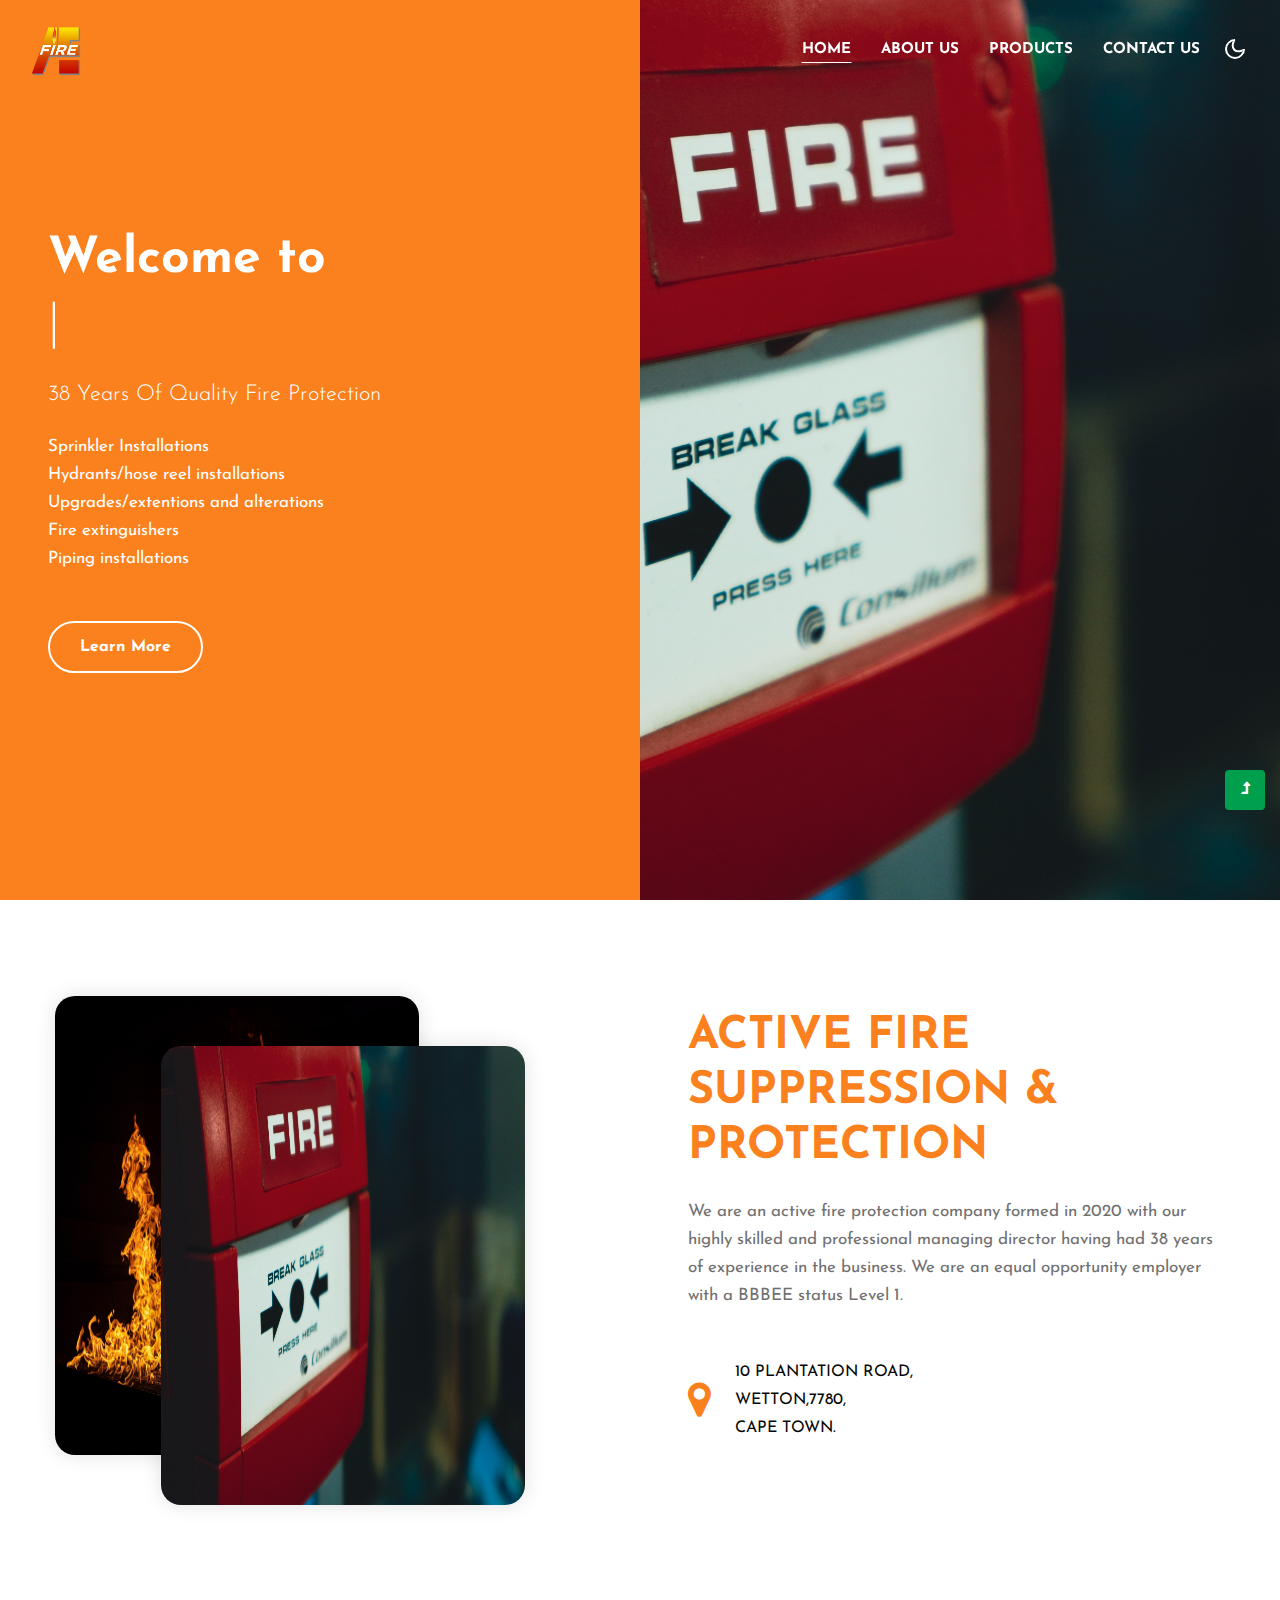
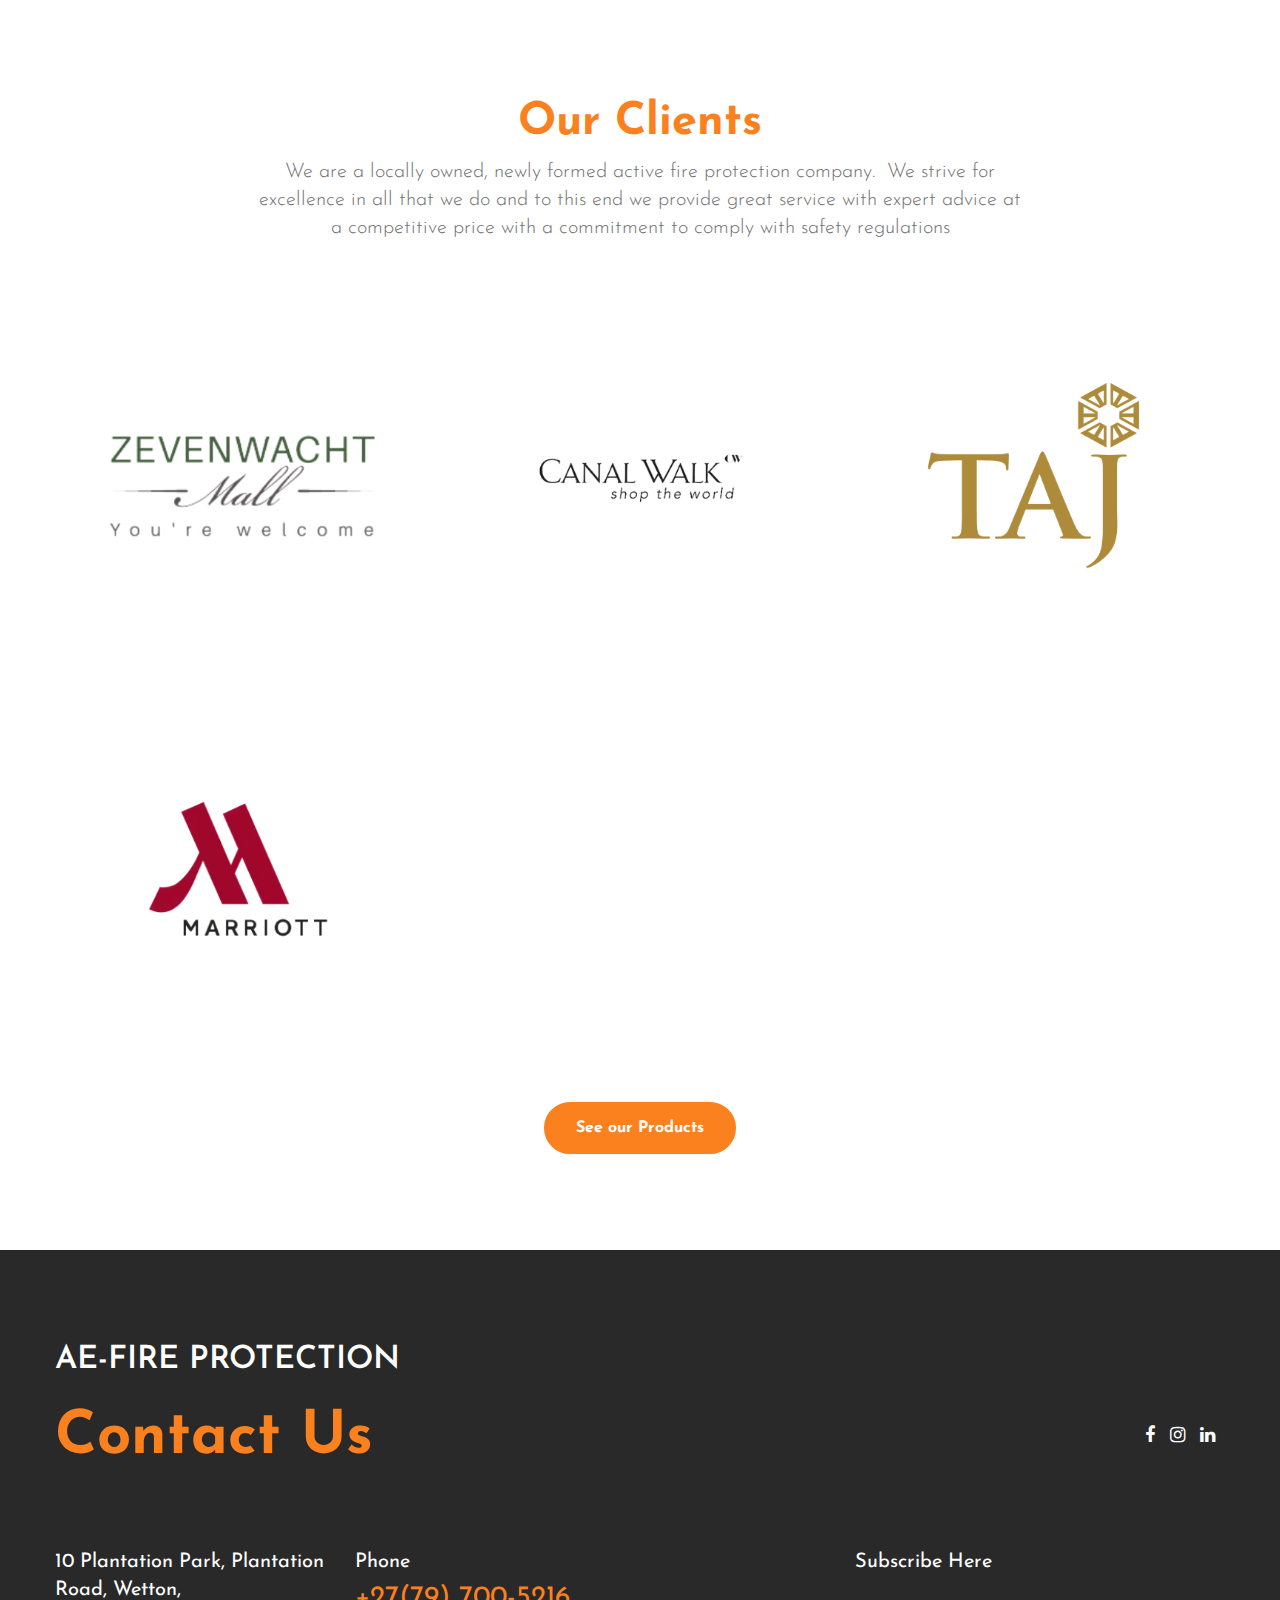
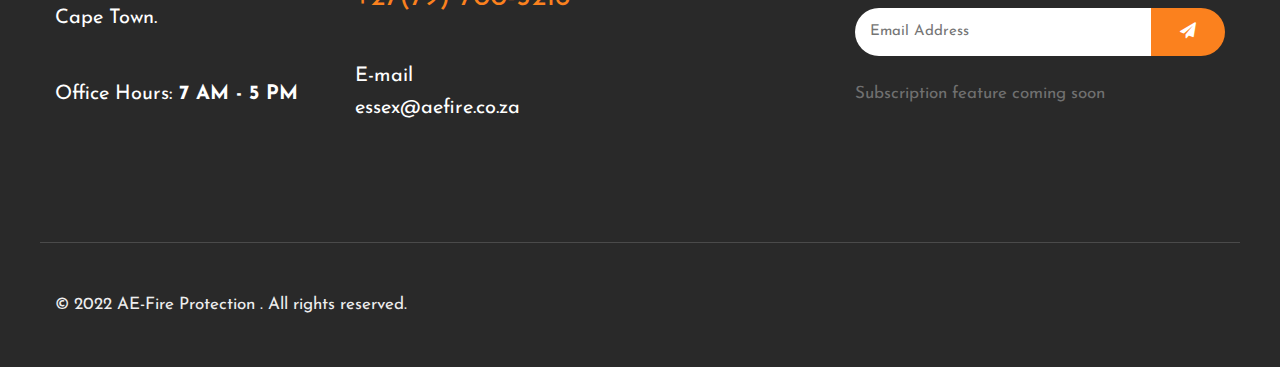
==== commit 0c440a04: "Logo change" ====
--- a/index.html
+++ b/index.html
@@ -22,7 +22,7 @@
             <nav class="navbar navbar-expand-lg stroke">
                 <h1>
                     <a class="navbar-brand" href="">
-                        <img src="assets/images/logoo.png " style="height: 50px; width: 50px;" >
+                        <img src="assets/images/logo.png " style="height: 50px; width: 50px;" >
                     </a>
                 </h1>
                 <!-- if logo is image enable this   
